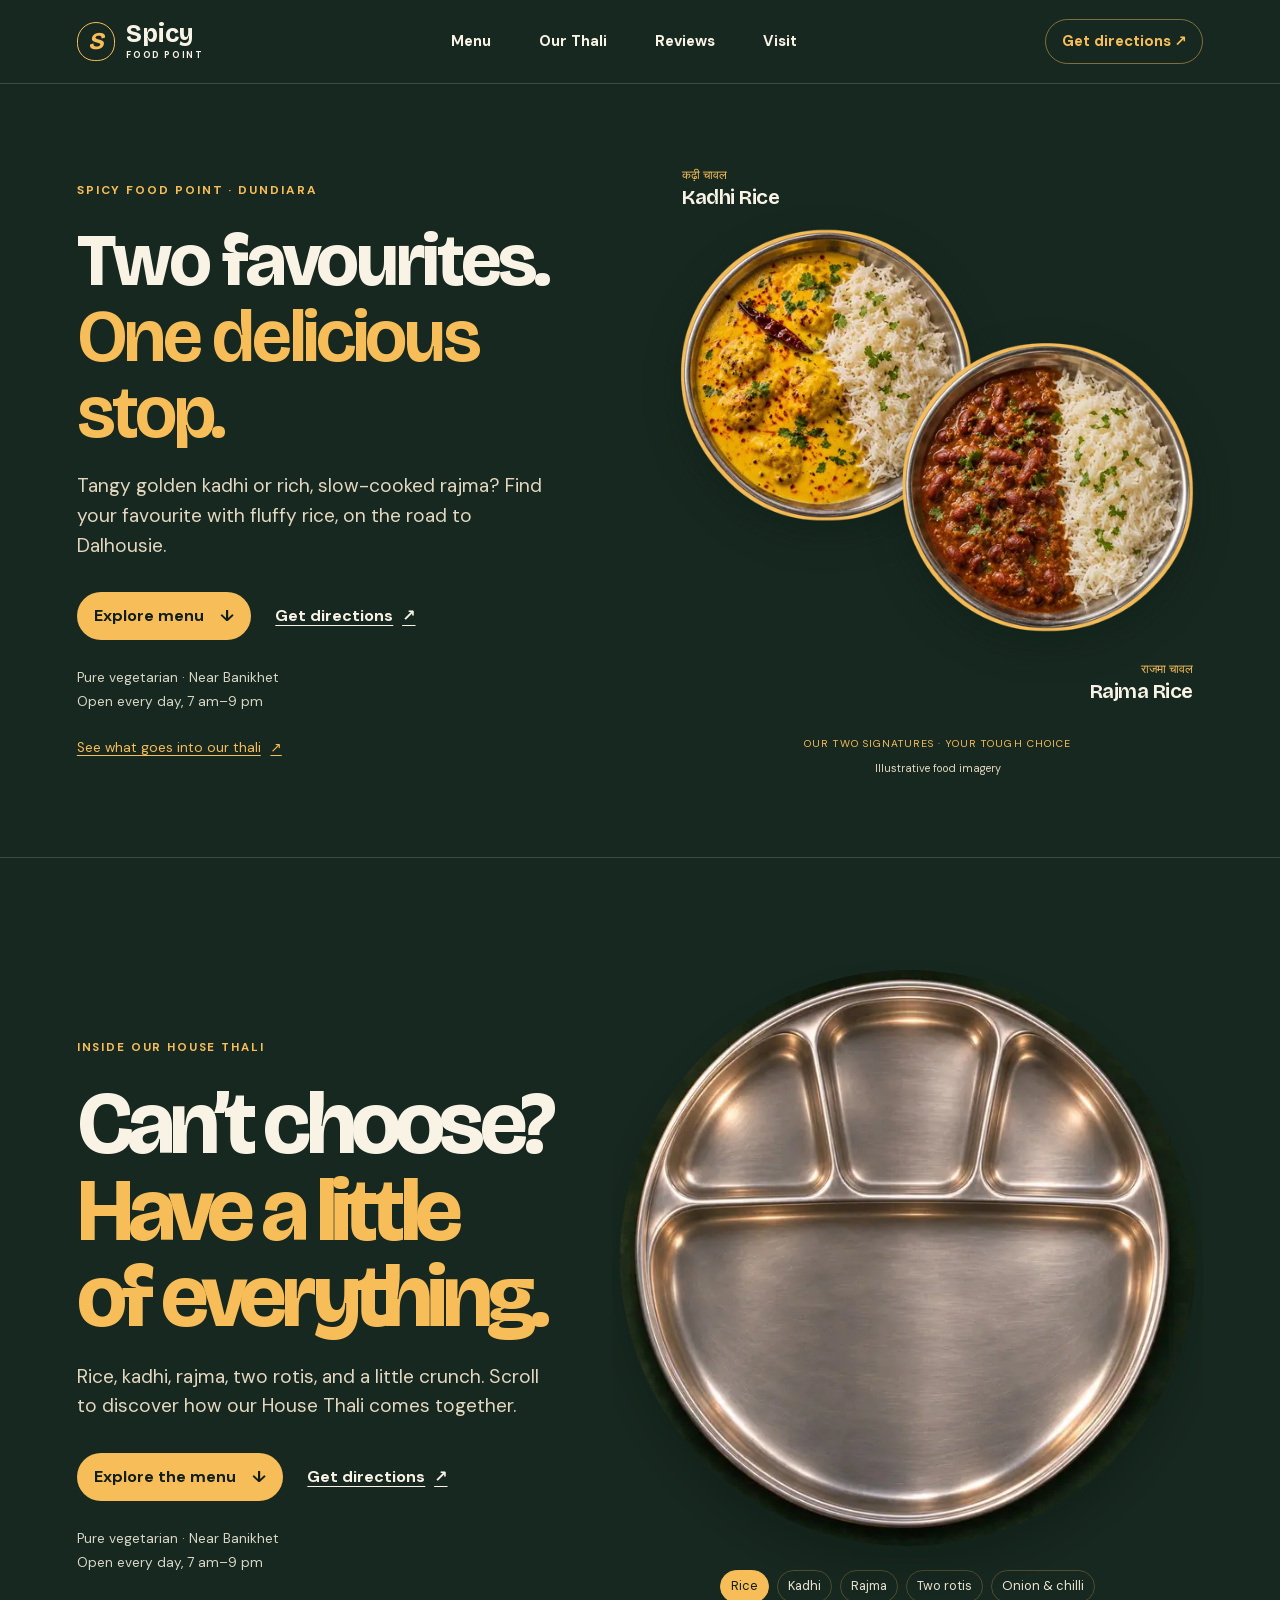
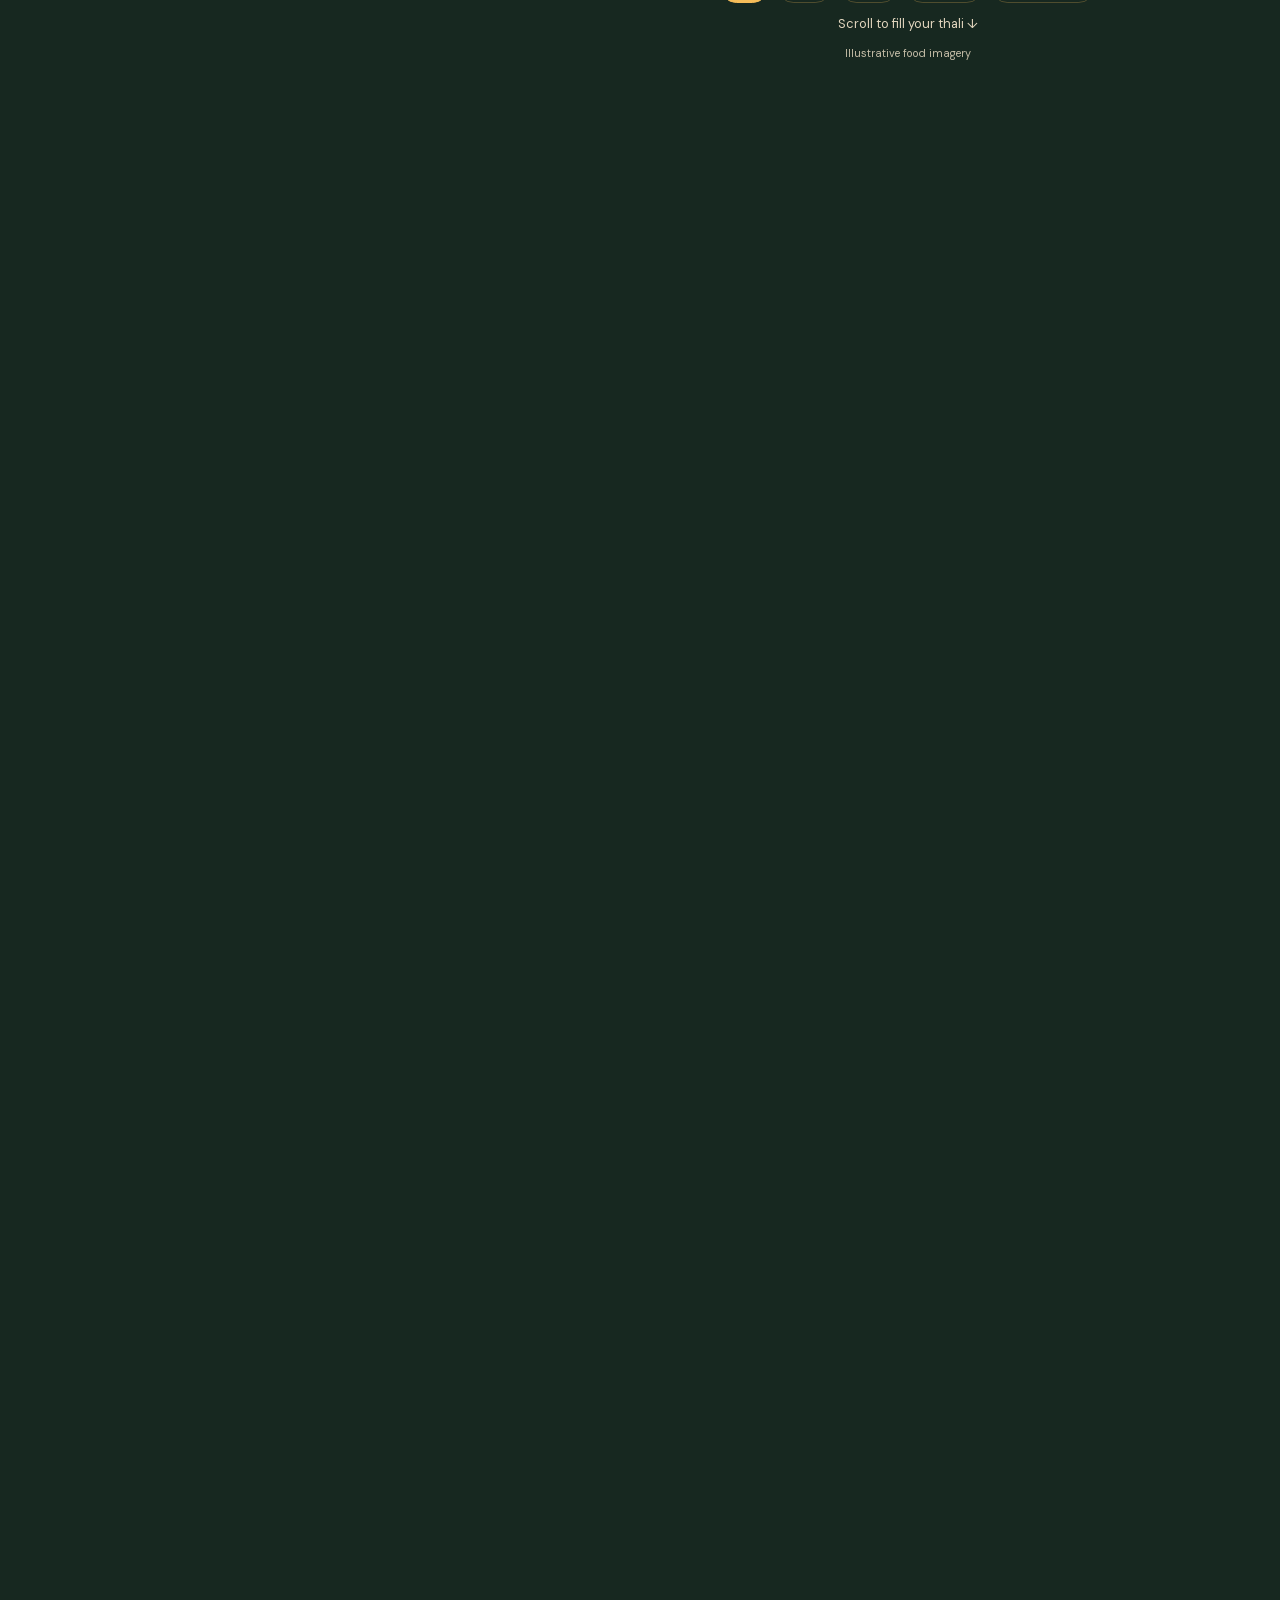
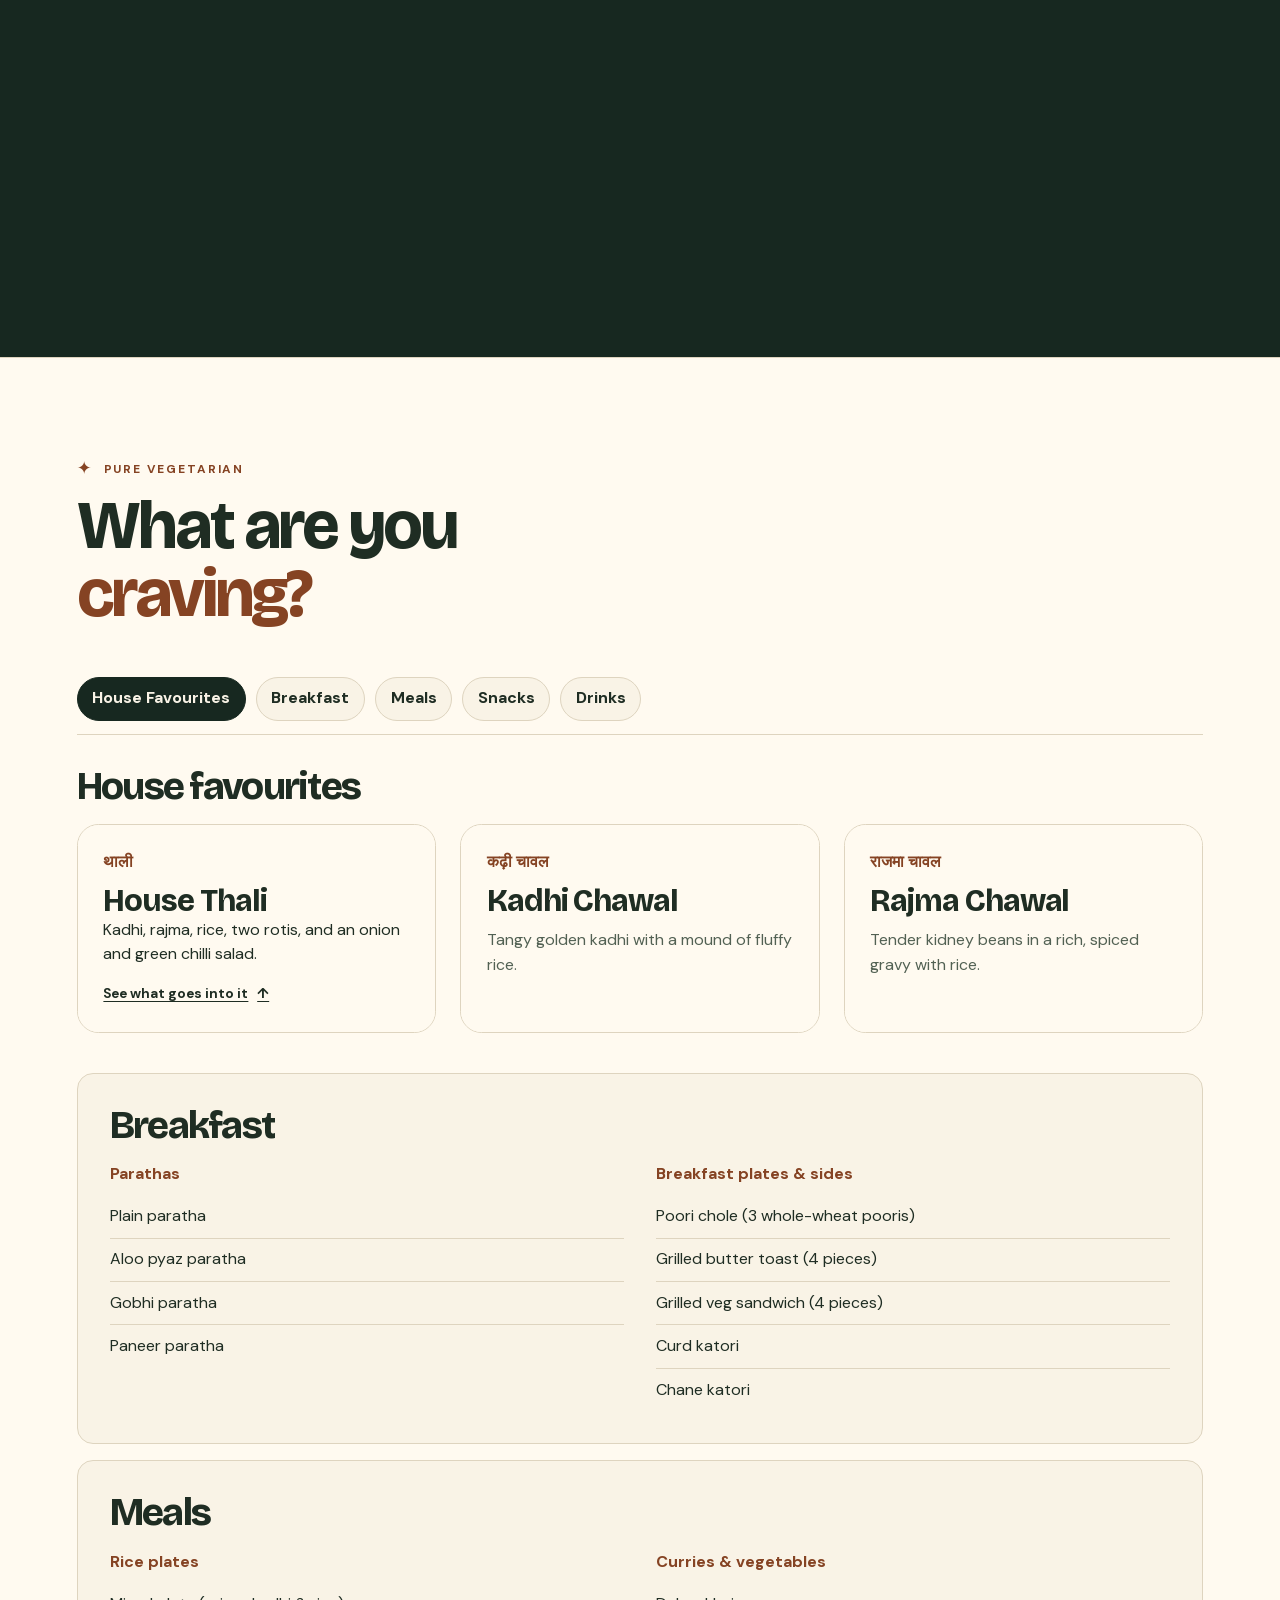
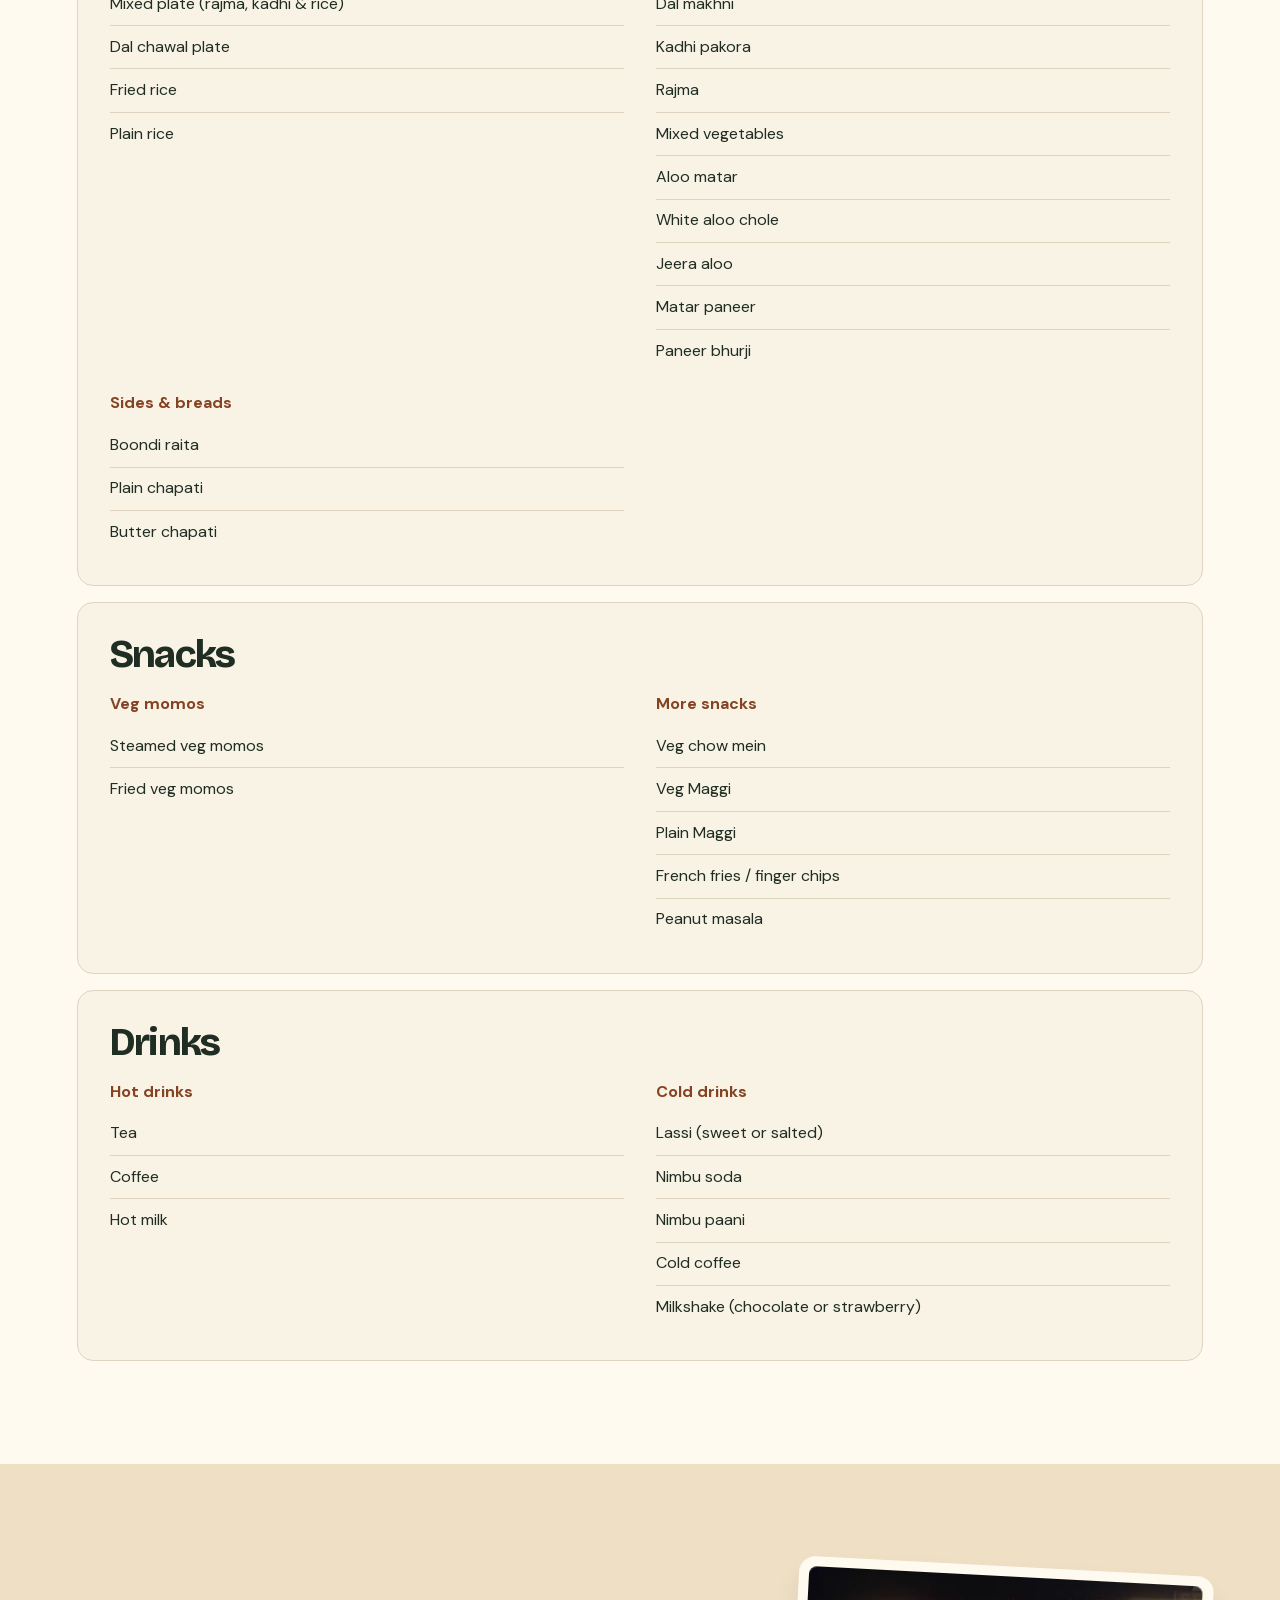
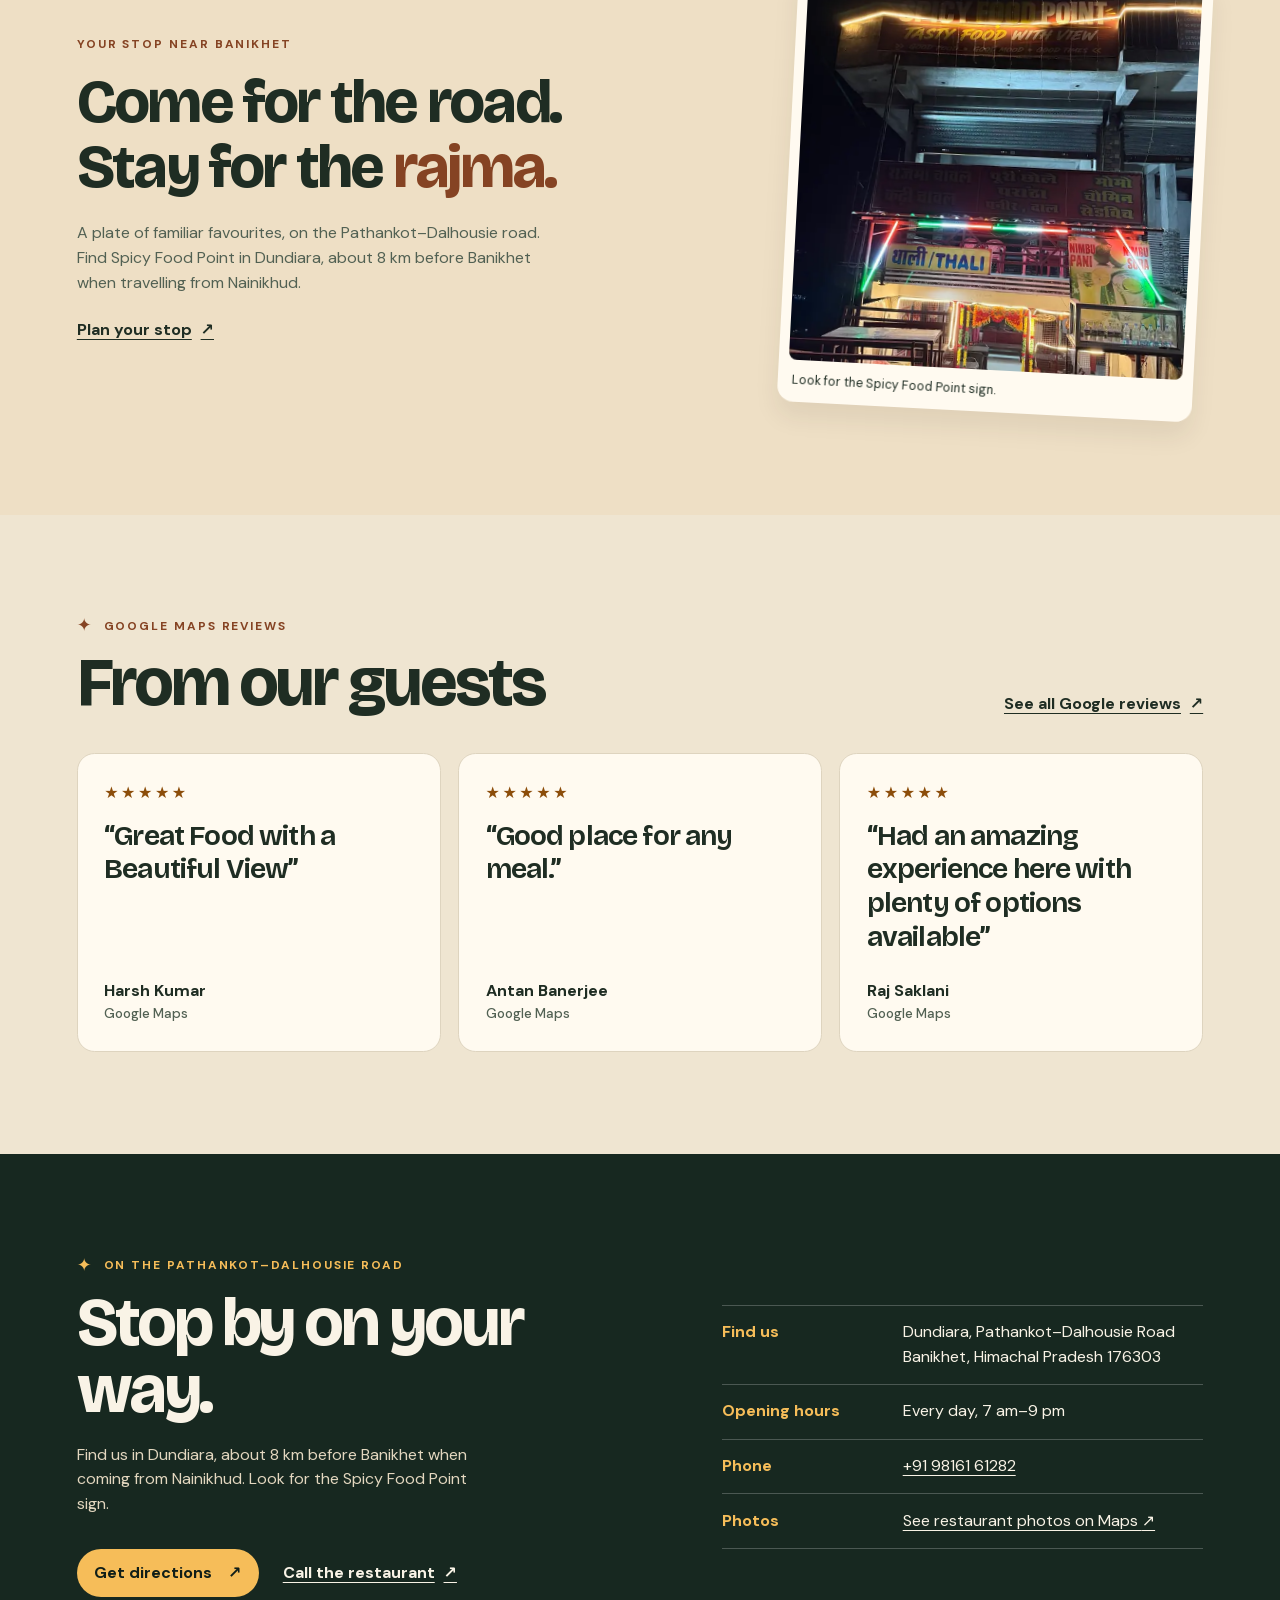
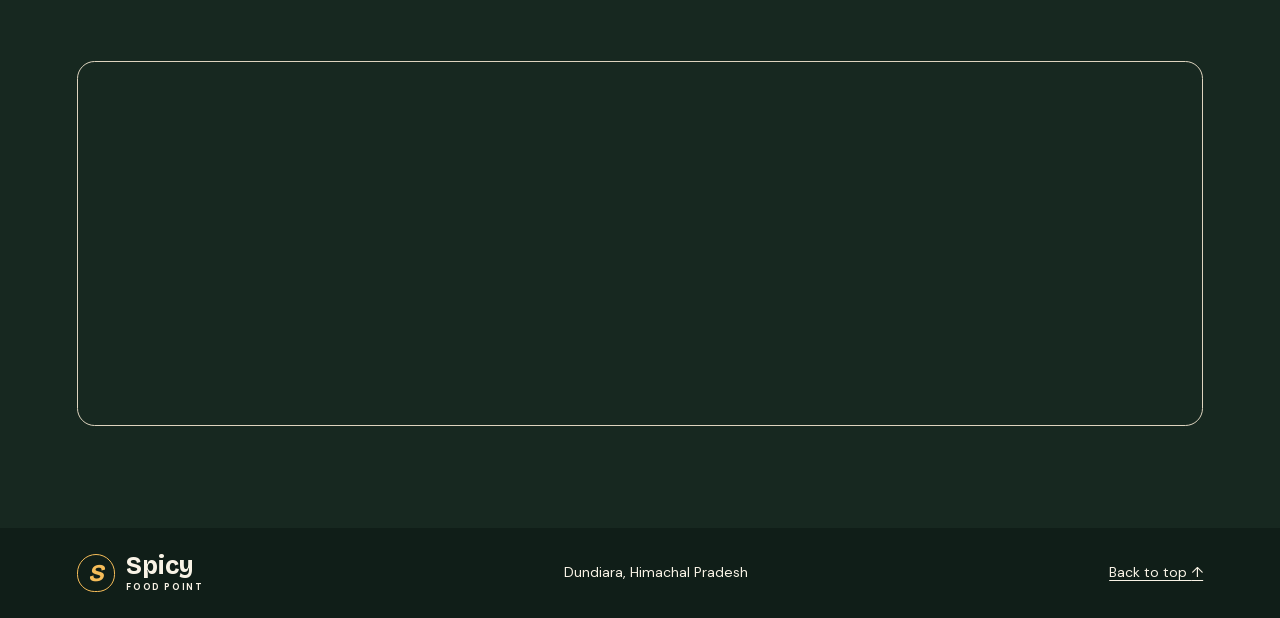
==== index.html @ e5d77de4 "Add a crisp gold border following each plate silhouette" ====
<!doctype html>
<html lang="en-IN">
<head>
  <meta charset="utf-8">
  <meta name="viewport" content="width=device-width, initial-scale=1">
  <meta name="theme-color" content="#172820">
  <meta name="description" content="Stop for kadhi rice and rajma rice at Spicy Food Point on the Pathankot–Dalhousie road near Banikhet, Himachal Pradesh.">
  <meta property="og:title" content="Spicy Food Point | Kadhi &amp; Rajma Rice near Banikhet">
  <meta property="og:description" content="A vegetarian restaurant serving kadhi rice and rajma rice on the road to Dalhousie.">
  <title>Spicy Food Point | Kadhi &amp; Rajma Rice near Banikhet</title>
  <link rel="icon" href="./assets/favicon.svg" type="image/svg+xml">
  <link rel="preload" href="./assets/fonts/bricolage.woff2" as="font" type="font/woff2" crossorigin>
  <link rel="stylesheet" href="./styles.css">
</head>
<body>
  <svg class="image-filters" width="0" height="0" aria-hidden="true" focusable="false" xmlns="http://www.w3.org/2000/svg">
    <defs>
      <filter id="plate-outline" x="-15%" y="-15%" width="130%" height="130%" color-interpolation-filters="sRGB">
        <feMorphology in="SourceAlpha" operator="dilate" radius="3" result="plate-edge"/>
        <feFlood flood-color="#f6bd59" result="gold"/>
        <feComposite in="gold" in2="plate-edge" operator="in" result="gold-border"/>
        <feMerge><feMergeNode in="gold-border"/><feMergeNode in="SourceGraphic"/></feMerge>
      </filter>
    </defs>
  </svg>
  <a class="skip" href="#main">Skip to content</a>
  <header class="site-header" id="top">
    <div class="wrap nav">
      <a class="brand" href="#top" aria-label="Spicy Food Point home"><span class="brand-mark" aria-hidden="true">S</span><span>Spicy<span class="brand-sub">Food Point</span></span></a>
      <nav aria-label="Main navigation">
        <a href="#menu">Menu</a>
        <a href="#our-thali">Our Thali</a>
        <a href="#reviews">Reviews</a>
        <a href="#visit">Visit</a>
      </nav>
      <a class="nav-cta" href="https://www.google.com/maps/dir/?api=1&amp;destination=32.508229%2C75.9344517">Get directions <span aria-hidden="true">↗</span></a>
    </div>
  </header>

  <main id="main">
    <section class="hero home-hero" aria-labelledby="hero-title">
      <div class="wrap home-hero-grid">
        <div class="hero-copy">
          <p class="eyebrow">SPICY FOOD POINT · DUNDIARA</p>
          <h1 id="hero-title">Two favourites.<br><em>One delicious stop.</em></h1>
          <p class="intro">Tangy golden kadhi or rich, slow-cooked rajma? Find your favourite with fluffy rice, on the road to Dalhousie.</p>
          <div class="actions">
            <a class="button button-primary" href="#menu">Explore menu <span aria-hidden="true">↓</span></a>
            <a class="text-link" href="https://www.google.com/maps/dir/?api=1&amp;destination=32.508229%2C75.9344517">Get directions <span aria-hidden="true">↗</span></a>
          </div>
          <p class="hero-practical">Pure vegetarian · Near Banikhet<br>Open every day, 7 am–9 pm</p>
          <a class="thali-discover" href="#our-thali">See what goes into our thali <span aria-hidden="true">↗</span></a>
        </div>
        <div class="specialty-showcase" aria-label="Our signature rice plates">
          <figure class="specialty-plate specialty-kadhi">
            <img src="./assets/kadhi-rice-cutout-640.webp" srcset="./assets/kadhi-rice-cutout-360.webp 360w, ./assets/kadhi-rice-cutout-640.webp 640w" sizes="(max-width: 760px) 42vw, 340px" width="640" height="640" fetchpriority="high" alt="Golden kadhi served alongside fluffy white rice">
            <figcaption><span lang="hi">कढ़ी चावल</span><strong>Kadhi Rice</strong></figcaption>
          </figure>
          <figure class="specialty-plate specialty-rajma">
            <img src="./assets/rajma-rice-cutout-640.webp" srcset="./assets/rajma-rice-cutout-360.webp 360w, ./assets/rajma-rice-cutout-640.webp 640w" sizes="(max-width: 760px) 42vw, 340px" width="640" height="640" alt="Rich red kidney bean curry served with white rice">
            <figcaption><span lang="hi">राजमा चावल</span><strong>Rajma Rice</strong></figcaption>
          </figure>
          <p class="specialty-note">OUR TWO SIGNATURES · YOUR TOUGH CHOICE<small>Illustrative food imagery</small></p>
        </div>
      </div>
    </section>

    <section class="hero plating-hero" id="our-thali" aria-labelledby="thali-title">
      <div class="wrap plating-sticky">
        <div class="hero-copy">
          <p class="eyebrow">INSIDE OUR HOUSE THALI</p>
          <h2 class="plating-title" id="thali-title">Can’t choose?<br><em>Have a little<br>of everything.</em></h2>
          <p class="intro">Rice, kadhi, rajma, two rotis, and a little crunch. Scroll to discover how our House Thali comes together.</p>
          <div class="actions">
            <a class="button button-primary" href="#menu">Explore the menu <span aria-hidden="true">↓</span></a>
            <a class="text-link" href="#visit">Get directions <span aria-hidden="true">↗</span></a>
          </div>
          <p class="hero-practical">Pure vegetarian · Near Banikhet<br>Open every day, 7 am–9 pm</p>
        </div>
        <div class="plating-visual">
          <div class="plate-canvas" role="img" aria-label="Rice, kadhi, rajma, two rotis, and onion and green chilli salad settle into a round House Thali as you scroll.">
            <img class="plate-base" src="./assets/empty-thali-640.webp" srcset="./assets/empty-thali-360.webp 360w, ./assets/empty-thali-640.webp 640w" sizes="(max-width: 760px) 36vh, 600px" decoding="async" loading="lazy" alt="" width="1000" height="1000">
            <img class="food-layer layer-rice" data-start="0.01" data-end="0.195" src="./assets/food-rice.webp" decoding="async" loading="lazy" alt="" width="318" height="400">
            <img class="food-layer layer-kadhi" data-start="0.195" data-end="0.38" src="./assets/food-kadhi.webp" decoding="async" loading="lazy" alt="" width="259" height="260">
            <img class="food-layer layer-rajma" data-start="0.38" data-end="0.565" src="./assets/food-rajma.webp" decoding="async" loading="lazy" alt="" width="224" height="260">
            <img class="food-layer layer-roti" data-start="0.565" data-end="0.75" src="./assets/food-roti.webp" decoding="async" loading="lazy" alt="" width="400" height="360">
            <img class="food-layer layer-salad" data-start="0.75" data-end="0.935" src="./assets/food-salad.webp" decoding="async" loading="lazy" alt="" width="227" height="240">
          </div>
          <ol class="plating-steps" aria-label="House Thali ingredients">
            <li>Rice</li><li>Kadhi</li><li>Rajma</li><li>Two rotis</li><li>Onion &amp; chilli</li>
          </ol>
          <p class="plating-hint">Scroll to fill your thali <span aria-hidden="true">↓</span></p>
          <p class="plating-note">Illustrative food imagery</p>
        </div>
      </div>
    </section>

    <section class="section menu" id="menu" aria-labelledby="menu-title">
      <div class="wrap">
        <div class="section-head">
          <div><p class="eyebrow"><span aria-hidden="true">✦</span> PURE VEGETARIAN</p><h2 id="menu-title">What are you<br><em>craving?</em></h2></div>
        </div>
        <nav class="menu-nav" aria-label="Menu categories">
          <a href="#specialities">House Favourites</a>
          <a href="#breakfast">Breakfast</a>
          <a href="#meals">Meals</a>
          <a href="#snacks">Snacks</a>
          <a href="#drinks">Drinks</a>
        </nav>
        <section class="menu-featured" id="specialities" aria-labelledby="specialities-title">
          <h3 id="specialities-title">House favourites</h3>
          <div class="dish-grid">
            <article class="dish">
              <div class="dish-info">
                <p class="dish-name" lang="hi">थाली</p>
                <div class="dish-heading"><h4>House Thali</h4></div>
                <p>Kadhi, rajma, rice, two rotis, and an onion and green chilli salad.</p>
                <a class="text-link dish-link" href="#our-thali">See what goes into it <span aria-hidden="true">↑</span></a>
              </div>
            </article>
            <article class="dish">
              <div class="dish-info"><p class="dish-name" lang="hi">कढ़ी चावल</p><div class="dish-heading"><h4>Kadhi Chawal</h4></div><p>Tangy golden kadhi with a mound of fluffy rice.</p></div>
            </article>
            <article class="dish">
              <div class="dish-info"><p class="dish-name" lang="hi">राजमा चावल</p><div class="dish-heading"><h4>Rajma Chawal</h4></div><p>Tender kidney beans in a rich, spiced gravy with rice.</p></div>
            </article>
          </div>
        </section>
        <div class="menu-grid">
          <section class="menu-group" id="breakfast" aria-labelledby="breakfast-title">
            <h3 id="breakfast-title">Breakfast</h3>
            <div class="menu-columns">
              <div class="menu-subgroup">
                <h4>Parathas</h4>
                <ul class="menu-items">
<li>Plain paratha</li>
                  <li>Aloo pyaz paratha</li>
                  <li>Gobhi paratha</li>
                  <li>Paneer paratha</li>
                </ul>
              </div>
              <div class="menu-subgroup">
                <h4>Breakfast plates & sides</h4>
                <ul class="menu-items">
<li>Poori chole (3 whole-wheat pooris)</li>
                  <li>Grilled butter toast (4 pieces)</li>
                  <li>Grilled veg sandwich (4 pieces)</li>
                  <li>Curd katori</li>
                  <li>Chane katori</li>
                </ul>
              </div>
            </div>
          </section>
          <section class="menu-group" id="meals" aria-labelledby="meals-title">
            <h3 id="meals-title">Meals</h3>
            <div class="menu-columns">
              <div class="menu-subgroup">
                <h4>Rice plates</h4>
                <ul class="menu-items">
<li id="mixed-plate">Mixed plate (rajma, kadhi &amp; rice)</li>
                  <li>Dal chawal plate</li>
                  <li>Fried rice</li>
                  <li>Plain rice</li>
                </ul>
              </div>
              <div class="menu-subgroup">
                <h4>Curries & vegetables</h4>
                <ul class="menu-items">
<li>Dal makhni</li>
                  <li>Kadhi pakora</li>
                  <li>Rajma</li>
                  <li>Mixed vegetables</li>
                  <li>Aloo matar</li>
                  <li>White aloo chole</li>
                  <li>Jeera aloo</li>
                  <li>Matar paneer</li>
                  <li>Paneer bhurji</li>
                </ul>
              </div>
              <div class="menu-subgroup">
                <h4>Sides & breads</h4>
                <ul class="menu-items">
<li>Boondi raita</li>
                  <li>Plain chapati</li>
                  <li>Butter chapati</li>
                </ul>
              </div>
            </div>
          </section>
          <section class="menu-group" id="snacks" aria-labelledby="snacks-title">
            <h3 id="snacks-title">Snacks</h3>
            <div class="menu-columns">
              <div class="menu-subgroup">
                <h4>Veg momos</h4>
                <ul class="menu-items">
<li>Steamed veg momos</li>
                  <li>Fried veg momos</li>
                </ul>
              </div>
              <div class="menu-subgroup">
                <h4>More snacks</h4>
                <ul class="menu-items">
<li>Veg chow mein</li>
                  <li>Veg Maggi</li>
                  <li>Plain Maggi</li>
                  <li>French fries / finger chips</li>
                  <li>Peanut masala</li>
                </ul>
              </div>
            </div>
          </section>
          <section class="menu-group" id="drinks" aria-labelledby="drinks-title">
            <h3 id="drinks-title">Drinks</h3>
            <div class="menu-columns">
              <div class="menu-subgroup">
                <h4>Hot drinks</h4>
                <ul class="menu-items">
<li>Tea</li>
                  <li>Coffee</li>
                  <li>Hot milk</li>
                </ul>
              </div>
              <div class="menu-subgroup">
                <h4>Cold drinks</h4>
                <ul class="menu-items">
<li>Lassi (sweet or salted)</li>
                  <li>Nimbu soda</li>
                  <li>Nimbu paani</li>
                  <li>Cold coffee</li>
                  <li>Milkshake (chocolate or strawberry)</li>
                </ul>
              </div>
            </div>
          </section>
        </div>
      </div>
    </section>

    <section class="section story" aria-labelledby="story-title">
      <div class="wrap story-grid">
        <div>
          <p class="eyebrow">YOUR STOP NEAR BANIKHET</p>
          <h2 id="story-title">Come for the road.<br>Stay for the <em>rajma.</em></h2>
          <p>A plate of familiar favourites, on the Pathankot–Dalhousie road. Find Spicy Food Point in Dundiara, about 8 km before Banikhet when travelling from Nainikhud.</p>
          <a class="text-link" href="#visit">Plan your stop <span aria-hidden="true">↗</span></a>
        </div>
        <figure class="story-photo">
          <img src="./assets/storefront-640.webp" srcset="./assets/storefront-360.webp 360w, ./assets/storefront-640.webp 640w" sizes="(max-width: 760px) 90vw, 400px" decoding="async" alt="The illuminated Spicy Food Point sign above the restaurant entrance in Dundiara" width="1126" height="1126" loading="lazy">
          <figcaption>Look for the Spicy Food Point sign.</figcaption>
        </figure>
      </div>
    </section>

    <section class="reviews section" id="reviews" aria-labelledby="reviews-title">
      <div class="wrap">
        <div class="section-head">
          <div><p class="eyebrow"><span aria-hidden="true">✦</span> GOOGLE MAPS REVIEWS</p><h2 id="reviews-title">From our guests</h2></div>
          <a class="text-link" href="https://www.google.com/maps?cid=849003724971903692">See all Google reviews <span aria-hidden="true">↗</span></a>
        </div>
        <div class="review-grid">
          <figure class="review">
            <div class="stars" role="img" aria-label="5 out of 5 stars">★★★★★</div>
            <blockquote>“Great Food with a Beautiful View”</blockquote>
            <figcaption>Harsh Kumar <span>Google Maps</span></figcaption>
          </figure>
          <figure class="review">
            <div class="stars" role="img" aria-label="5 out of 5 stars">★★★★★</div>
            <blockquote>“Good place for any meal.”</blockquote>
            <figcaption>Antan Banerjee <span>Google Maps</span></figcaption>
          </figure>
          <figure class="review">
            <div class="stars" role="img" aria-label="5 out of 5 stars">★★★★★</div>
            <blockquote>“Had an amazing experience here with plenty of options available”</blockquote>
            <figcaption>Raj Saklani <span>Google Maps</span></figcaption>
          </figure>
        </div>
      </div>
    </section>

    <section class="visit section" id="visit" aria-labelledby="visit-title">
      <div class="wrap visit-grid">
        <div class="visit-intro">
          <p class="eyebrow"><span aria-hidden="true">✦</span> ON THE PATHANKOT–DALHOUSIE ROAD</p>
          <h2 id="visit-title">Stop by on your way.</h2>
          <p>Find us in Dundiara, about 8 km before Banikhet when coming from Nainikhud. Look for the Spicy Food Point sign.</p>
          <div class="actions">
            <a class="button button-primary" href="https://www.google.com/maps/dir/?api=1&amp;destination=32.508229%2C75.9344517">Get directions <span aria-hidden="true">↗</span></a>
            <a class="text-link" href="tel:+919816161282">Call the restaurant <span aria-hidden="true">↗</span></a>
          </div>
        </div>
        <dl class="visit-details">
          <div><dt>Find us</dt><dd>Dundiara, Pathankot–Dalhousie Road<br>Banikhet, Himachal Pradesh 176303</dd></div>
          <div><dt>Opening hours</dt><dd>Every day, 7 am–9 pm</dd></div>
          <div><dt>Phone</dt><dd><a href="tel:+919816161282">+91 98161 61282</a></dd></div>
          <div><dt>Photos</dt><dd><a href="https://www.google.com/maps?cid=849003724971903692">See restaurant photos on Maps <span aria-hidden="true">↗</span></a></dd></div>
        </dl>
      </div>
      <div class="wrap map-wrap">
        <iframe class="map" title="Map of Spicy Food Point near Banikhet" src="https://www.google.com/maps?cid=849003724971903692&amp;output=embed" loading="lazy" referrerpolicy="no-referrer-when-downgrade" allowfullscreen></iframe>
      </div>
    </section>
  </main>
  <footer>
    <div class="wrap footer-inner">
      <a class="brand" href="#top" aria-label="Spicy Food Point, back to top"><span class="brand-mark" aria-hidden="true">S</span><span>Spicy<span class="brand-sub">Food Point</span></span></a>
      <span>Dundiara, Himachal Pradesh</span>
      <a href="#top">Back to top <span aria-hidden="true">↑</span></a>
    </div>
  </footer>
  <script src="./script.js" defer></script>
</body>
</html>
---- styles.css ----
@font-face { font-family: "Bricolage Grotesque"; font-style: normal; font-weight: 650 750; font-display: swap; src: url("./assets/fonts/bricolage.woff2") format("woff2"); }
@font-face { font-family: "DM Sans"; font-style: normal; font-weight: 400 700; font-display: swap; src: url("./assets/fonts/dm-sans.woff2") format("woff2"); }
:root {
  color-scheme: light;
  --paper: #f9f3e6;
  --surface: #fffaf0;
  --soft: #efe5d1;
  --ink: #1f2d23;
  --muted: #526153;
  --accent: #854323;
  --accent-dark: #6c351b;
  --rule: #ded4bf;
  --deep-green: #101e18;
  --forest: #172820;
  --gold: #f6bd59;
  --display: "Bricolage Grotesque", system-ui, sans-serif;
  --body: "DM Sans", system-ui, sans-serif;
}
* { box-sizing: border-box; }
html { scroll-behavior: smooth; }
body { margin: 0; background: var(--paper); color: var(--ink); font: 16px/1.55 var(--body); }
img { display: block; width: 100%; height: auto; }
figure, blockquote, dl, dd { margin: 0; }
h1, h2, h3, h4, p { margin: 0; }
a { color: inherit; text-underline-offset: .22em; }
a:focus-visible { outline: 3px solid #b55d2e; outline-offset: 5px; }
.wrap { width: min(88%, 1200px); margin-inline: auto; }
.skip { position: fixed; top: .5rem; left: .5rem; padding: .75rem; z-index: 2; background: var(--paper); transform: translateY(-150%); }
.skip:focus { transform: none; }
.site-header { color: var(--paper); background: var(--forest); border-bottom: 1px solid #ffffff28; }
.nav { min-height: 83px; display: flex; align-items: center; justify-content: space-between; gap: 1.4rem; }
.brand { display: inline-flex; align-items: center; gap: .7rem; text-decoration: none; font: 750 1.55rem/.96 var(--display); }
.brand-mark { display: grid; place-items: center; inline-size: 2.4rem; block-size: 2.4rem; border: 1px solid currentColor; color: var(--accent); border-radius: 50% 50% 46% 46%; font-size: 1.5rem; font-style: italic; }
.brand-sub { display: block; margin-top: .29rem; font: 700 .56rem/1 var(--body); text-transform: uppercase; letter-spacing: .18em; }
.nav nav { display: flex; gap: clamp(1rem, 4vw, 3rem); }
.nav nav a, .nav-cta { text-decoration: none; font-size: .93rem; font-weight: 700; }
.nav nav a:hover, footer a:hover { text-decoration: underline; }
.nav-cta { color: var(--gold); border: 1px solid #f6bd5978; border-radius: 999px; padding: .63rem .95rem; white-space: nowrap; }
.nav-cta:hover { color: var(--deep-green); background: var(--gold); border-color: var(--gold); }
.hero { color: var(--paper); background: var(--forest); }
.hero .intro { color: #e3d7bf; }
.hero .button-primary { color: var(--deep-green); background: var(--gold); }
.hero .button-primary:hover { background: #ffcf80; }
.site-header a:focus-visible, .hero a:focus-visible, .visit a:focus-visible, footer a:focus-visible { outline-color: var(--gold); }
.eyebrow { display: flex; gap: .62rem; align-items: center; font-weight: 700; font-size: .75rem; letter-spacing: .16em; }
.eyebrow span { font-size: 1.11rem; line-height: 1; }
.hero .eyebrow, .hero h1 em { color: var(--gold); }
.site-header .brand-mark { color: var(--gold); }
h1, h2, h3 { font-family: var(--display); font-weight: 750; letter-spacing: -.045em; line-height: 1; }
h1 { margin-block: 1.5rem 1.3rem; font-size: clamp(3rem, 6vw, 5.35rem); }
h1 em { color: var(--accent); font-weight: 650; }
h2 { font-size: clamp(2.55rem, 5.3vw, 4.65rem); }
h3 { font-size: clamp(2rem, 3vw, 3rem); }
.intro { max-width: 36ch; color: var(--muted); font-size: clamp(1.02rem, 1.5vw, 1.2rem); }
.actions { margin-top: 2rem; display: flex; flex-wrap: wrap; align-items: center; gap: .95rem 1.5rem; }
.button { display: inline-flex; gap: 1rem; align-items: center; justify-content: center; min-height: 48px; padding: .7rem 1.08rem; font-weight: 700; text-decoration: none; border-radius: 999px; }
.button-primary { color: #fff; background: var(--accent); }
.button-primary:hover { background: var(--accent-dark); }
.text-link { display: inline-flex; gap: .55rem; align-items: center; width: fit-content; font-weight: 700; }
.section { padding-block: clamp(3.6rem, 8vw, 7rem); }
.section-head { display: flex; justify-content: space-between; align-items: flex-end; flex-wrap: wrap; gap: 1.2rem; margin-bottom: 2.25rem; }
.section-head .eyebrow, .visit .eyebrow { margin-bottom: .85rem; }
.section-head > p, .dish-info > p:last-child, .photo-note { color: var(--muted); }
.reviews .eyebrow { color: var(--accent); }
.dish-grid { display: grid; grid-template-columns: repeat(3, minmax(0, 1fr)); gap: clamp(1rem, 2vw, 1.5rem); }
.dish { transition: transform .3s ease, box-shadow .3s ease; overflow: hidden; border: 1px solid var(--rule); border-radius: 1.35rem; background: var(--surface); }
.dish img { aspect-ratio: 1; object-fit: cover; transition: transform .5s ease; }
.dish-info { position: relative; background: var(--surface); padding: clamp(1.2rem, 2vw, 1.6rem); }
.dish-name { margin-bottom: .55rem; color: var(--accent); font-weight: 700; }
.dish-info > p:last-child { margin-top: .65rem; }
.photo-note { margin-top: 1rem; font-size: .82rem; }
.reviews { background: var(--soft); }
.review-grid { display: grid; grid-template-columns: repeat(3, minmax(0, 1fr)); gap: 1.1rem; }
.review { display: flex; flex-direction: column; padding: 1.65rem; background: var(--surface); border: 1px solid var(--rule); border-radius: 1.1rem; }
.stars { color: #8c4d0a; letter-spacing: .16em; }
.review blockquote { flex: 1; margin-block: .9rem 1.5rem; font: 650 clamp(1.35rem, 2.2vw, 1.85rem)/1.2 var(--display); letter-spacing: -.03em; }
.review figcaption { font-weight: 700; }
.review figcaption span { display: block; color: var(--muted); font-size: .83rem; font-weight: 500; }
.visit { color: var(--paper); background: var(--forest); }
.visit-details { --rule: #ffffff39; }
.visit .eyebrow, .visit-details dt { color: var(--gold); }
.visit .button-primary { color: var(--deep-green); background: var(--gold); }
.visit .button-primary:hover { background: #ffcf80; }
.visit-grid { display: grid; grid-template-columns: 1.13fr 1fr; align-items: center; gap: clamp(2.5rem, 8vw, 8rem); }
.visit-intro > p:not(.eyebrow) { color: #e3d7bf; max-width: 38ch; margin-top: 1.15rem; }
.visit-details { border-top: 1px solid var(--rule); }
.visit-details div { display: grid; grid-template-columns: minmax(95px, .56fr) 1fr; gap: .75rem; border-bottom: 1px solid var(--rule); padding: .9rem 0; }
.visit-details dt { font-weight: 700; }
.map-wrap { margin-top: clamp(2rem, 5vw, 4rem); }
.map { display: block; width: 100%; height: clamp(265px, 37vw, 365px); border: 1px solid var(--rule); border-radius: 1.1rem; }
footer { padding-block: 1.6rem; color: var(--paper); background: var(--deep-green); }
footer .brand-mark { color: var(--gold); }
.footer-inner { display: flex; align-items: center; justify-content: space-between; flex-wrap: wrap; gap: 1.1rem; font-size: .88rem; }
@media (max-width: 850px) {
  .review { padding: 1.2rem; }
}
@media (max-width: 660px) {
  .wrap { width: 90%; }
  .nav { flex-wrap: wrap; min-height: auto; padding-block: .9rem .7rem; gap: .9rem .7rem; }
  .nav nav { order: 1; width: 100%; justify-content: center; border-top: 1px solid #ffffff28; padding-top: .58rem; gap: clamp(1.4rem, 8vw, 2.65rem); }
  .visit-grid { grid-template-columns: 1fr; gap: 2.15rem; }
  h1 { font-size: clamp(2.55rem, 12.1vw, 4.75rem); margin-block: 1rem; }
  .actions { margin-top: 1.4rem; }
  .review-grid { grid-template-columns: 1fr; }
}
@media (max-width: 760px) { .dish-grid { grid-template-columns: 1fr; } }
@media (prefers-reduced-motion: reduce) { html { scroll-behavior: auto; } }

.dish-heading { display: flex; flex-wrap: wrap; align-items: baseline; justify-content: space-between; gap: .6rem; }
.section-head > p { max-width: 34ch; }
.menu { background: var(--surface); border-top: 1px solid var(--rule); }
.menu .eyebrow { color: var(--accent); }
.menu-nav { display: flex; flex-wrap: wrap; gap: .65rem; padding-bottom: 1.2rem; border-bottom: 1px solid var(--rule); }
.menu-nav a { display: inline-flex; align-items: center; min-height: 44px; border: 1px solid var(--rule); border-radius: 999px; padding: .55rem .9rem; background: var(--paper); font-weight: 700; text-decoration: none; }
.menu-nav a:hover { background: var(--soft); border-color: var(--accent); }
.menu-featured, .menu-group, #mixed-plate { scroll-margin-top: 1rem; }
.menu-featured { margin-block: 2rem 2.5rem; }
.menu-featured > h3, .menu-group > h3 { margin-bottom: 1.15rem; }
.dish-heading h4 { font: 750 clamp(1.5rem, 2.4vw, 2rem)/1.1 var(--display); letter-spacing: -.035em; }
.menu-grid { display: grid; gap: 1rem; }
.menu-group { padding: clamp(1.05rem, 3vw, 2rem); background: var(--paper); border: 1px solid var(--rule); border-radius: 1rem; }
.menu-columns { display: grid; grid-template-columns: repeat(2, minmax(0, 1fr)); gap: 1.2rem 2rem; }
.menu-subgroup h4 { color: var(--accent); margin-bottom: .5rem; font-size: 1rem; }
.menu-items { list-style: none; padding: 0; margin: 0; }
.menu-items li { padding: .55rem 0; border-bottom: 1px solid var(--rule); }
.menu-items li:last-child { border-bottom: 0; }
#mixed-plate:target { background: #ffe2a4; padding-inline: .5rem; }
@media (max-width: 660px) {
  .menu-columns { grid-template-columns: 1fr; }
  .nav nav { gap: clamp(1rem, 6vw, 2rem); }
}


.button, .nav-cta, .menu-nav a { transition: background-color .2s ease, color .2s ease, border-color .2s ease, transform .2s ease; }
.button span, .text-link span { transition: transform .25s ease; }
.menu-nav a:focus-visible { outline-color: var(--accent); }
@media (hover: hover) and (prefers-reduced-motion: no-preference) {
  .dish:hover { box-shadow: 0 16px 36px #17282014; }
  .dish:hover img { transform: scale(1.035); }
  .button:hover, .nav-cta:hover { transform: translateY(-2px); }
  .button:hover span, .text-link:hover span { transform: translateY(3px); }
}
@keyframes reveal {
  from { opacity: .2; transform: translateY(20px); }
  to { opacity: 1; transform: translateY(0); }
}
.reveal-in { animation: reveal .65s cubic-bezier(.2,.65,.3,1) both; }
@media (prefers-reduced-motion: reduce) {
  .reveal-in { animation: none; }
  .dish, .dish img, .button, .nav-cta, .menu-nav a, .button span, .text-link span { transition: none; }
}


h1 em, h2 em { font-style: normal; }
h2 em { color: var(--accent); }
.plating-hero { position: relative; }
.plating-sticky { display: grid; grid-template-columns: .9fr 1.1fr; align-items: center; gap: clamp(1rem, 4vw, 4rem); min-height: 90svh; padding-block: 3rem; }
.plating-hero .plating-title { font-size: clamp(3.4rem, 6.9vw, 7rem); line-height: .98; letter-spacing: -.065em; }
.plating-hero .eyebrow { font-size: .72rem; }
.hero-practical { margin-top: 1.6rem; color: #d8d7c6; font-size: .85rem; line-height: 1.8; }
.plating-visual { min-width: 0; position: relative; overflow: clip; padding-top: 1rem; }
.plate-canvas { position: relative; width: min(100%, 64svh); aspect-ratio: 1; margin-inline: auto; isolation: isolate; border-radius: 50%; box-shadow: 0 20px 30px #07150d40; }
.plate-canvas img { position: absolute; }
.plate-base { inset: 0; width: 100%; height: 100%; border-radius: 50%; }
.plate-base { z-index: 0; }
.food-layer { z-index: 1; object-fit: fill; }
.layer-rice { left: 8%; top: 43%; width: 41%; height: 48%; }
.layer-kadhi { left: 10%; top: 13%; width: 27%; height: 27%; }
.layer-rajma { left: 36%; top: 7%; width: 28%; height: 32%; }
.layer-roti { left: 39%; top: 43%; width: 51%; height: 46%; }
.layer-salad { left: 66%; top: 15%; width: 23%; height: 24%; }
.plating-steps { display: flex; flex-wrap: wrap; list-style: none; justify-content: center; gap: .45rem; padding: 0; margin: 1.5rem 0 .7rem; }
.plating-steps li { font-size: .8rem; padding: .35rem .65rem; border: 1px solid #f6bd5940; border-radius: 999px; color: #eee6d3; }
.plating-steps li[aria-current="step"] { color: var(--deep-green); background: var(--gold); border-color: var(--gold); }
.plating-hint, .plating-note { text-align: center; font-size: .8rem; color: #e3d7bf; }
.plating-hint { display: none; }
.plating-note { font-size: .68rem; opacity: .85; margin-top: .7rem; }
.story { background: #eedfc5; }
.story-grid { display: grid; grid-template-columns: 1.2fr .8fr; align-items: center; gap: clamp(2rem, 7vw, 6rem); }
.story .eyebrow { color: var(--accent); margin-bottom: 1rem; }
.story h2 { font-size: clamp(2.8rem, 4.8vw, 4.6rem); line-height: 1.05; }
.story p:not(.eyebrow) { max-width: 45ch; margin-block: 1.4rem; color: var(--muted); }
.story-photo { padding: .65rem; background: var(--surface); border-radius: 1rem; rotate: 3deg; box-shadow: 0 15px 25px #38271714; }
.story-photo img { border-radius: .5rem; aspect-ratio: 1; object-fit: cover; }
.story-photo figcaption { padding: .65rem .2rem .1rem; font-size: .78rem; }
.menu-nav { position: sticky; top: 0; z-index: 2; padding: .8rem 0; background: var(--surface); }
.menu-nav a[aria-current="location"] { background: var(--forest); border-color: var(--forest); color: var(--paper); }
.menu-featured, .menu-group, #mixed-plate { scroll-margin-top: 8rem; }
@media (prefers-reduced-motion: no-preference) {
  .plating-motion { height: 300svh; }
  .plating-motion .plating-sticky { position: sticky; top: 0; min-height: 100svh; }
  .plating-motion .food-layer { opacity: var(--food-opacity, 0); transform: translateY(var(--food-y, -22px)); }
  .plating-motion .plating-hint { display: block; }

}
@media (max-width: 760px) {
  .plating-sticky { grid-template-columns: 1fr; gap: 1.6rem; padding-block: 2rem; }
  .plating-hero .plating-title { font-size: clamp(2.8rem, 11vw, 4.7rem); margin-top: .8rem; }
  .plating-hero .intro { font-size: .96rem; max-width: 40ch; }
  .plating-hero .actions { margin-top: 1rem; gap: 1rem; }
  .hero-practical { margin-top: .8rem; font-size: .76rem; line-height: 1.5; }
  .plate-canvas { width: min(82%, 36svh); }
  .plating-steps { margin-top: .75rem; gap: .3rem; }
  .plating-steps li { font-size: .65rem; padding: .25rem .45rem; }
  .plating-note { margin-top: .5rem; }
  .story-grid { grid-template-columns: 1fr; }
  .story-photo { width: min(90%, 410px); margin-inline: auto; }
}
@media (max-width: 760px) and (prefers-reduced-motion: no-preference) {
  .plating-motion { height: 270svh; }
  .plating-motion .plating-sticky { gap: .8rem; padding-block: 1.25rem; align-content: center; }
}

/* Signature rice plates introduce the food before the thali reveal. */
.home-hero-grid { display: grid; grid-template-columns: 1fr 1fr; gap: clamp(2rem, 5vw, 5rem); align-items: center; padding-block: clamp(2.5rem, 5vw, 5rem); }
.home-hero h1 { font-size: clamp(3rem, 5.8vw, 6rem); line-height: 1.02; }
.thali-discover { display: inline-flex; gap: .6rem; margin-top: 1.4rem; color: var(--gold); font-size: .85rem; }
.nav nav a[aria-current="page"] { color: var(--gold); text-decoration: underline; }
.thali-next .eyebrow { color: var(--accent); margin-bottom: 1rem; }
.thali-next > .wrap > p:not(.eyebrow) { margin-top: 1.25rem; color: var(--muted); }
@media (max-width: 760px) {
  .home-hero-grid { grid-template-columns: 1fr; gap: 2rem; padding-block: 2rem 2.5rem; }
  .home-hero h1 { font-size: clamp(2.8rem, 10vw, 4.5rem); }
  .nav nav { gap: clamp(.8rem, 4vw, 2rem); }
  .nav nav a { font-size: .85rem; }
}

#our-thali { scroll-margin-top: 0; border-top: 1px solid #ffffff28; }
.plating-title { margin-block: 1.5rem 1.3rem; }
.hero .plating-title em { color: var(--gold); }

.specialty-showcase { display: grid; grid-template-columns: repeat(12, minmax(0, 1fr)); align-items: start; width: 100%; max-width: 580px; justify-self: center; padding-block: 1rem; }
.specialty-plate { grid-row: 1; min-width: 0; display: flex; flex-direction: column; gap: .85rem; }
.specialty-kadhi { grid-column: 1 / 8; }
.specialty-rajma { grid-column: 6 / -1; margin-top: 55%; }
.specialty-plate img { width: 100%; aspect-ratio: 1; object-fit: contain; filter: url(#plate-outline) drop-shadow(0 14px 18px #07150d50); }
.specialty-plate figcaption { width: fit-content; line-height: 1.2; }
.specialty-kadhi figcaption { order: -1; padding-left: .65rem; }
.specialty-rajma figcaption { align-self: flex-end; text-align: right; padding-right: .65rem; }
.specialty-plate figcaption > span { color: var(--gold); font-size: .75rem; }
.specialty-plate strong { display: block; color: var(--paper); font: 650 clamp(1.1rem, 1.6vw, 1.5rem)/1.1 var(--display); letter-spacing: -.025em; margin-top: .25rem; }
.specialty-note { grid-column: 1 / -1; color: var(--gold); text-align: center; font-size: .65rem; letter-spacing: .1em; margin-top: 2rem; }
.specialty-note small { display: block; color: #e3d7bf; font-size: .68rem; letter-spacing: normal; margin-top: .5rem; }
.dish-link { margin-top: 1rem; font-size: .85rem; }
#specialities .dish-info { height: 100%; }
@keyframes signature-arrive { from { opacity: 0; transform: translateY(24px); } to { opacity: 1; transform: translateY(0); } }
@media (prefers-reduced-motion: no-preference) {
  .specialty-kadhi { animation: signature-arrive .75s .05s both; }
  .specialty-rajma { animation: signature-arrive .75s .2s both; }
}
@media (max-width: 760px) {
  .specialty-showcase { grid-template-columns: repeat(2, minmax(0, 1fr)); width: min(100%, 500px); gap: 1rem; padding-block: .5rem; }
  .specialty-kadhi { grid-column: 1; }
  .specialty-rajma { grid-column: 2; margin-top: 1.5rem; }
  .specialty-kadhi figcaption { order: 0; padding-left: 0; }
  .specialty-rajma figcaption { padding-right: 0; }
  .specialty-note { font-size: .6rem; margin-top: .5rem; }
}

.image-filters { position: absolute; width: 0; height: 0; overflow: hidden; pointer-events: none; }
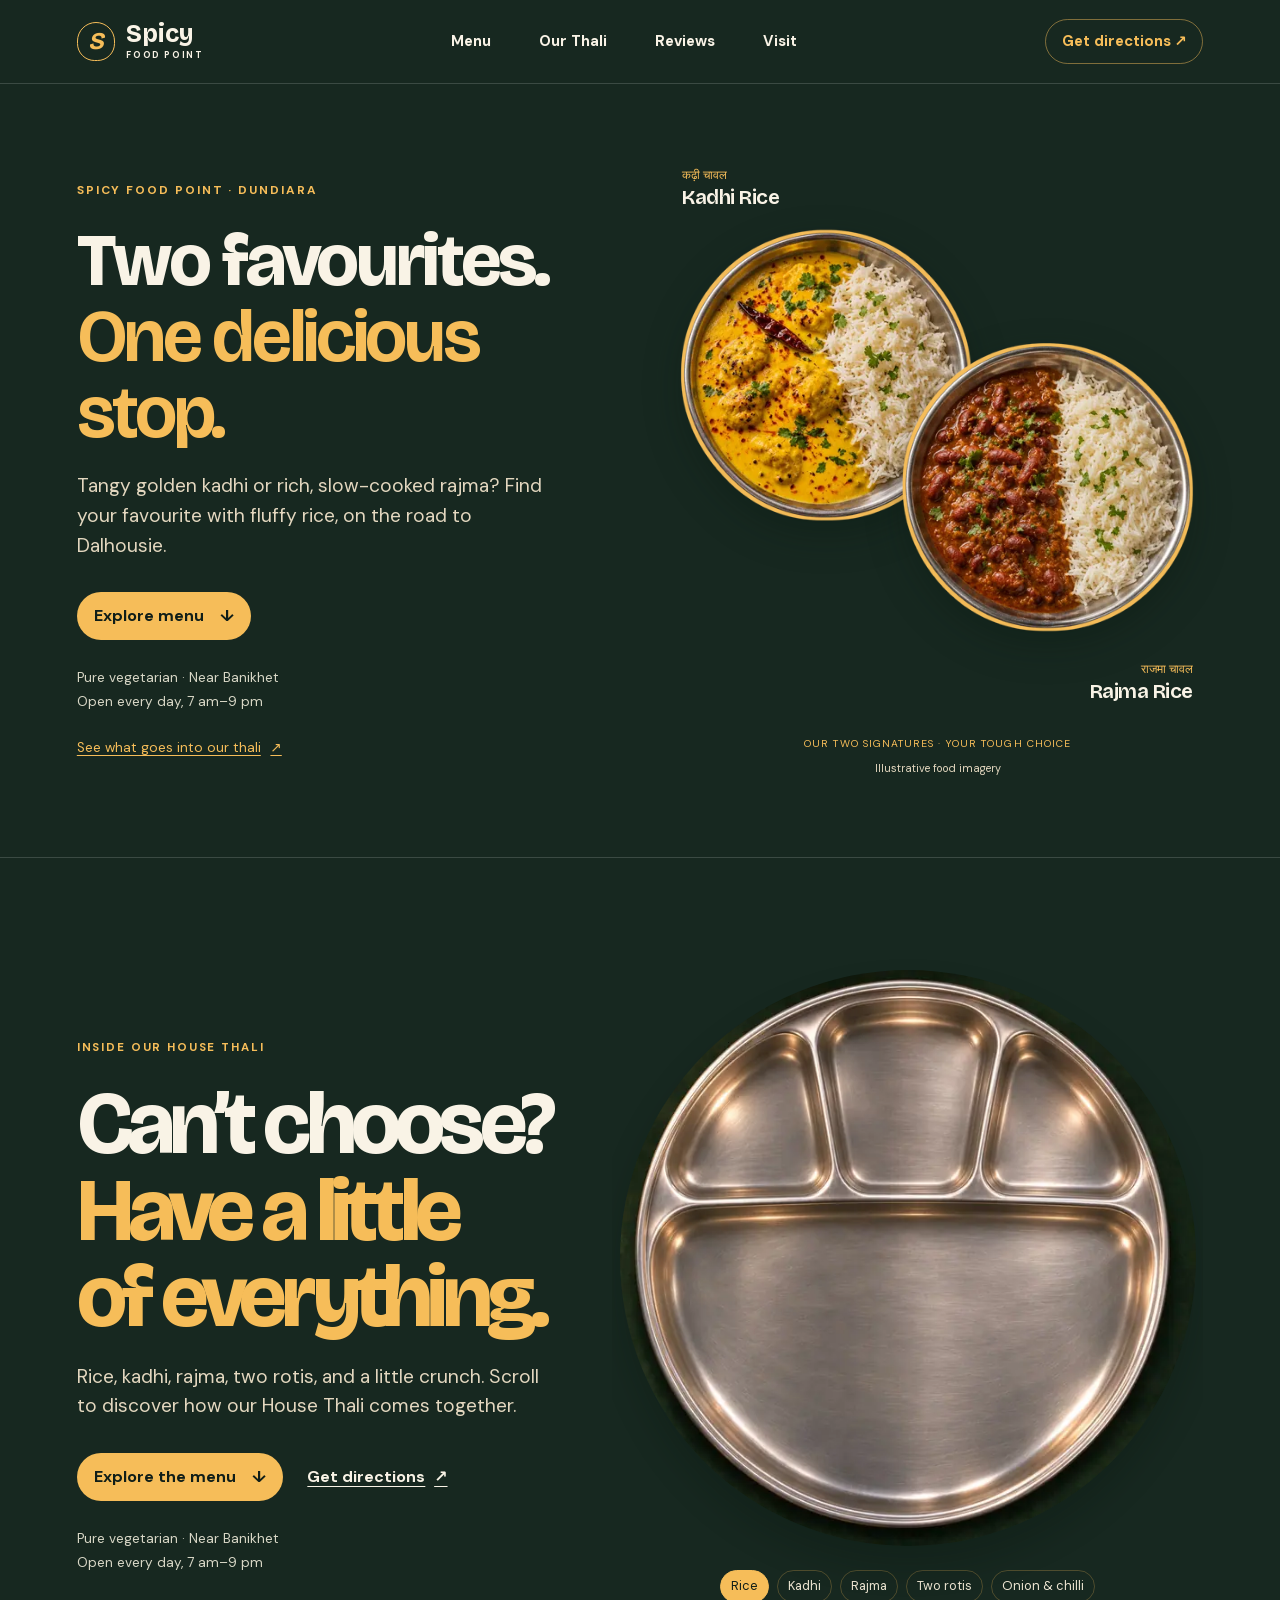
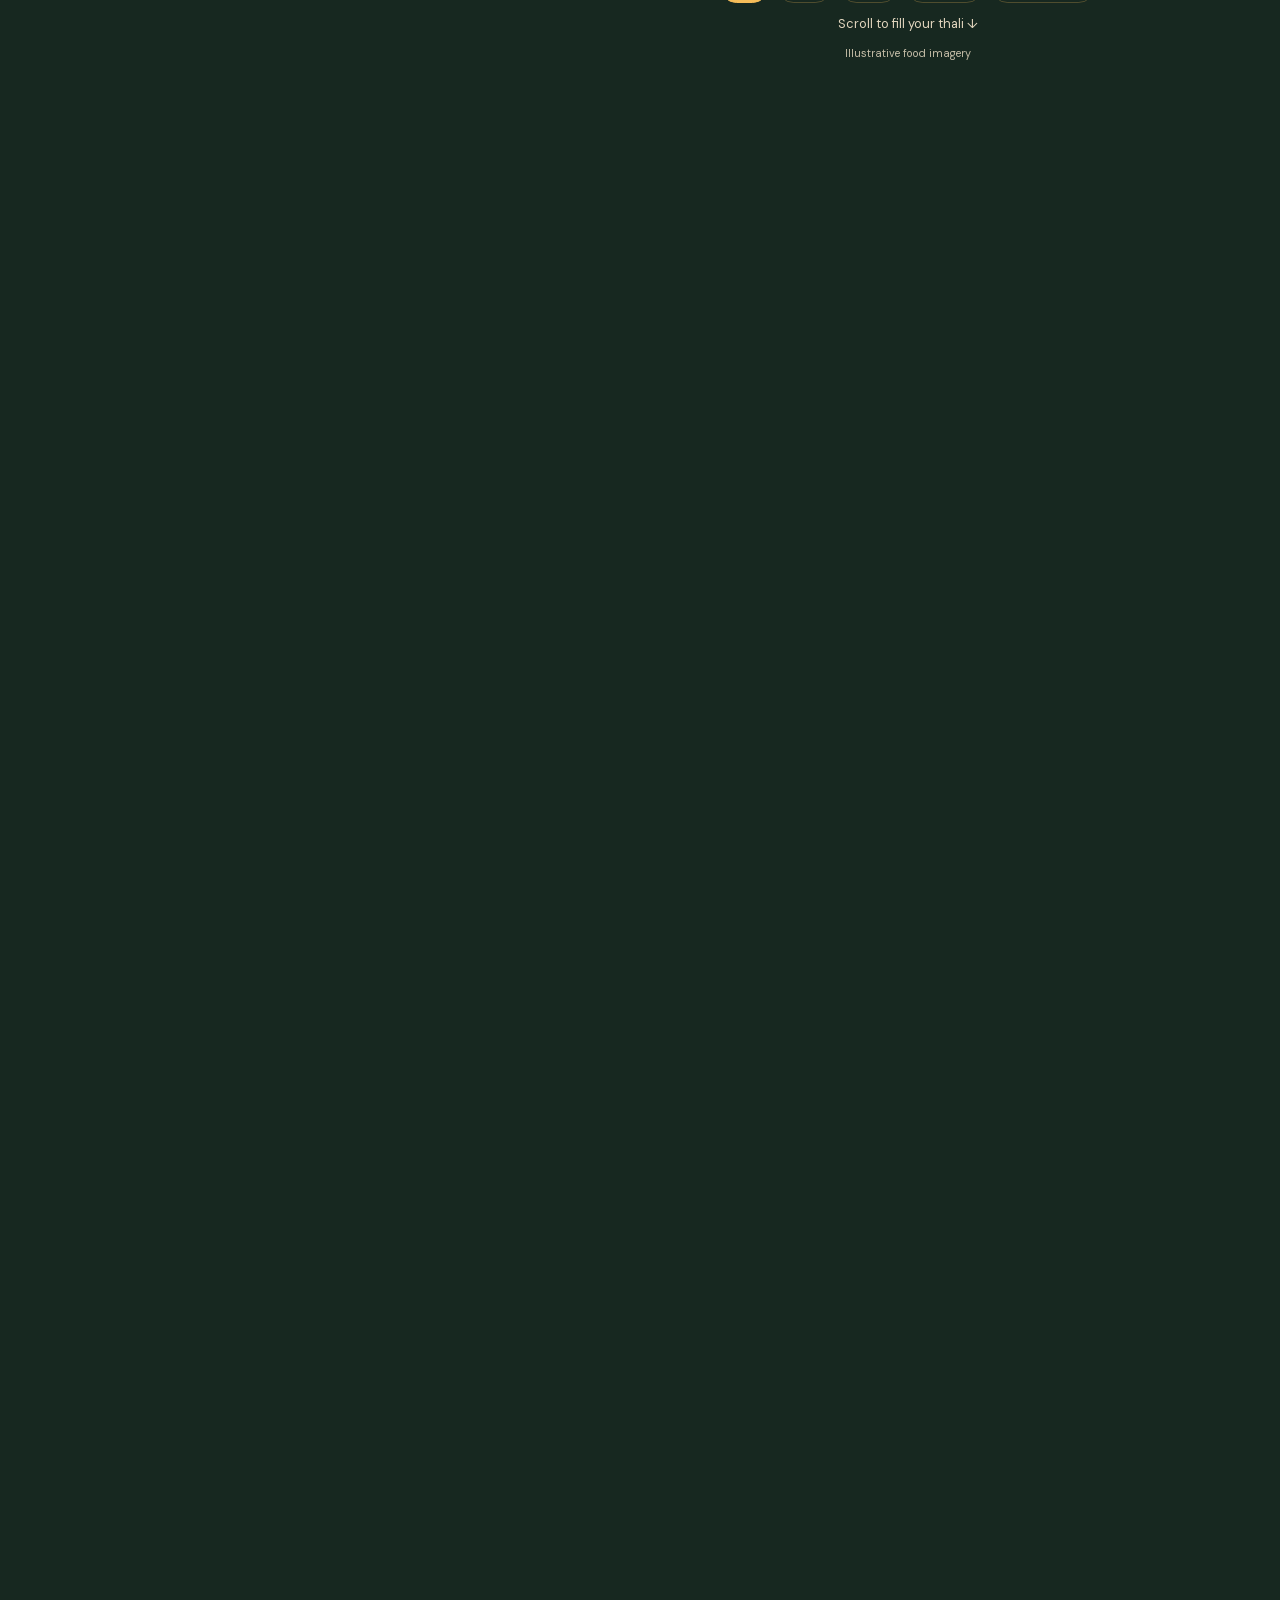
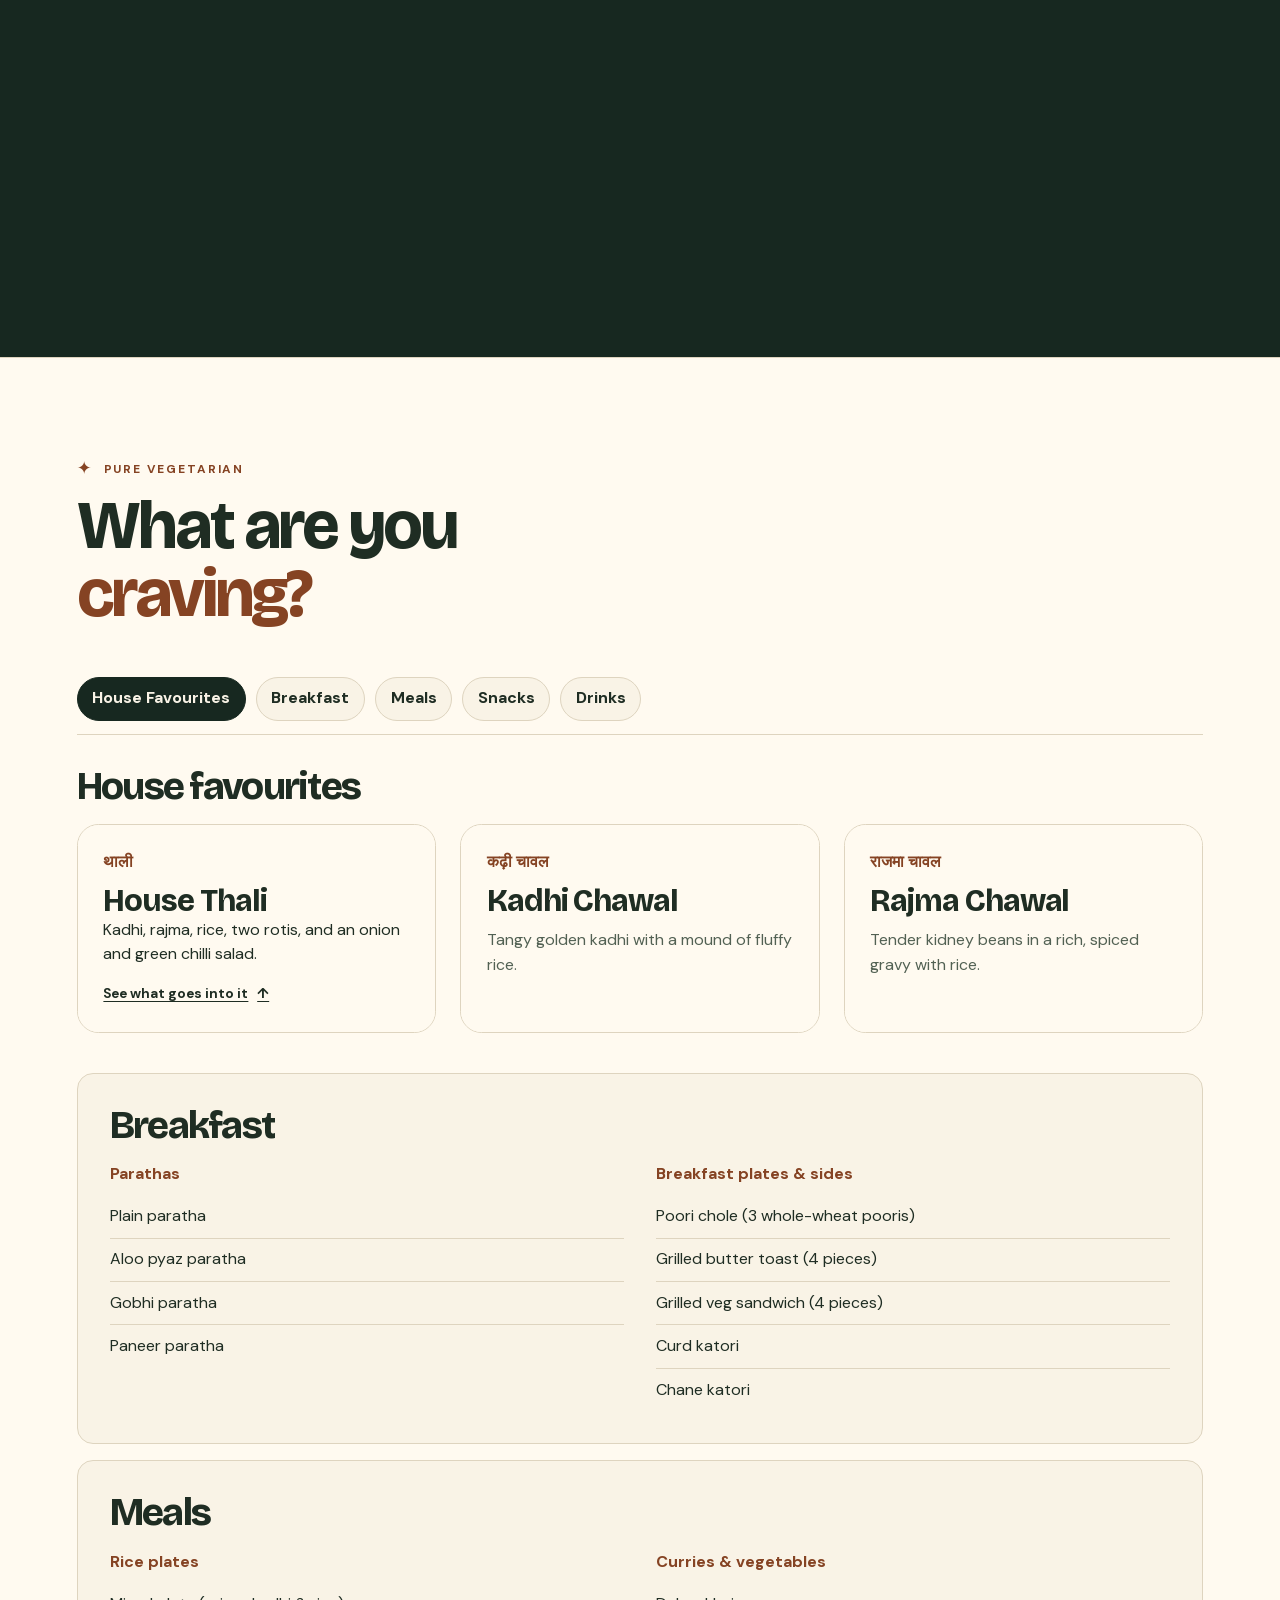
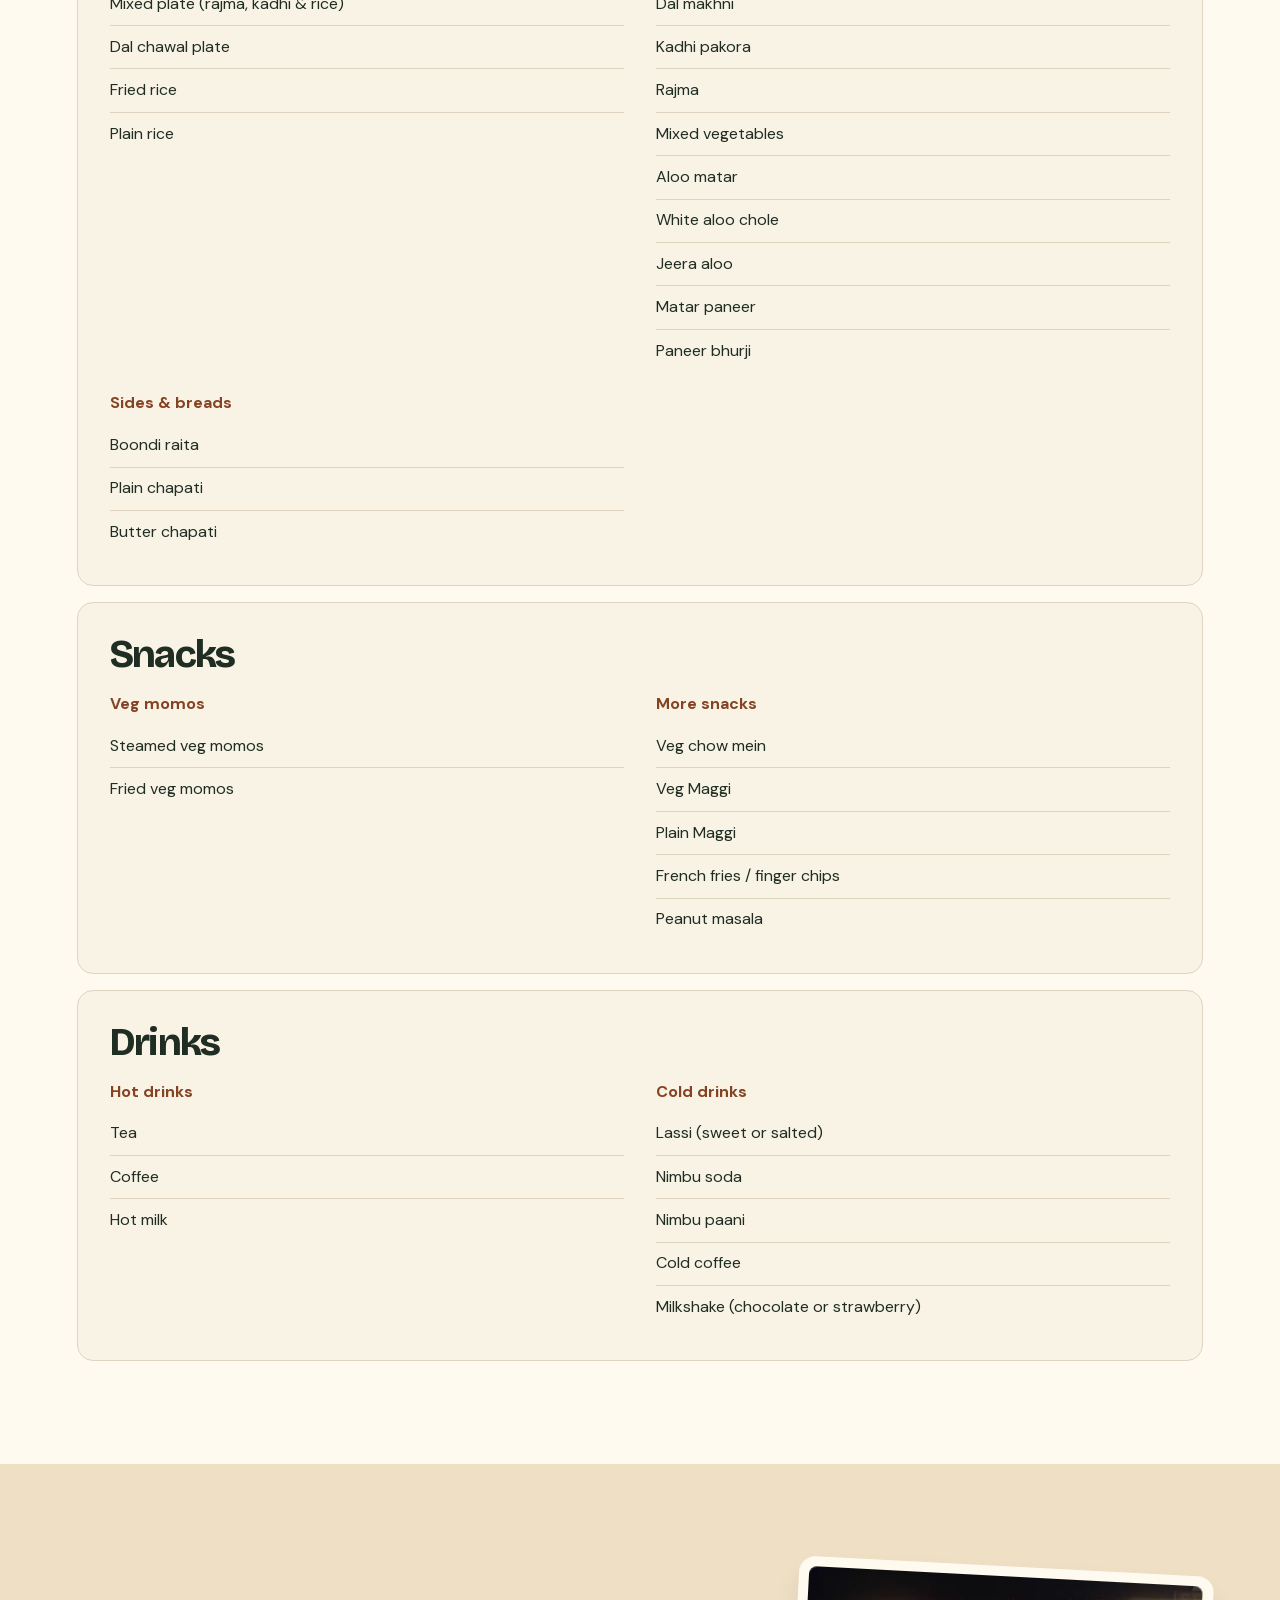
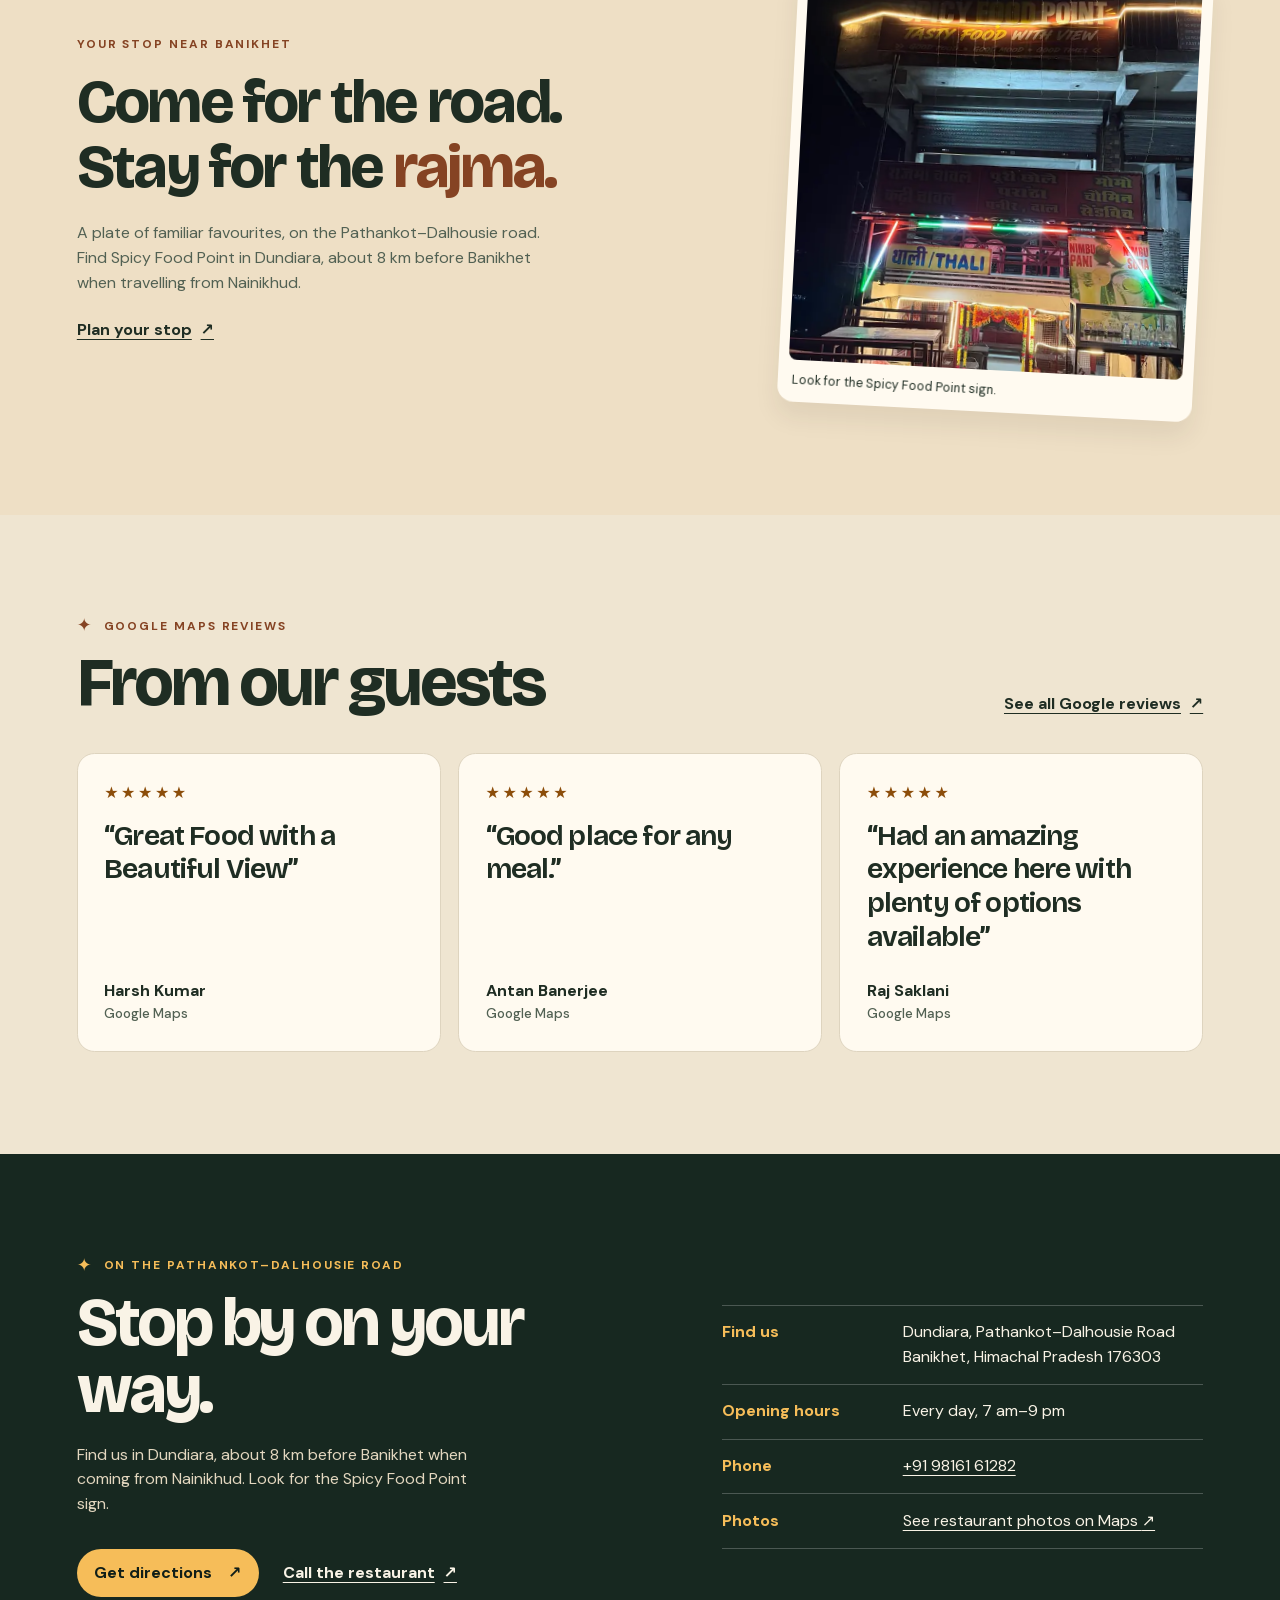
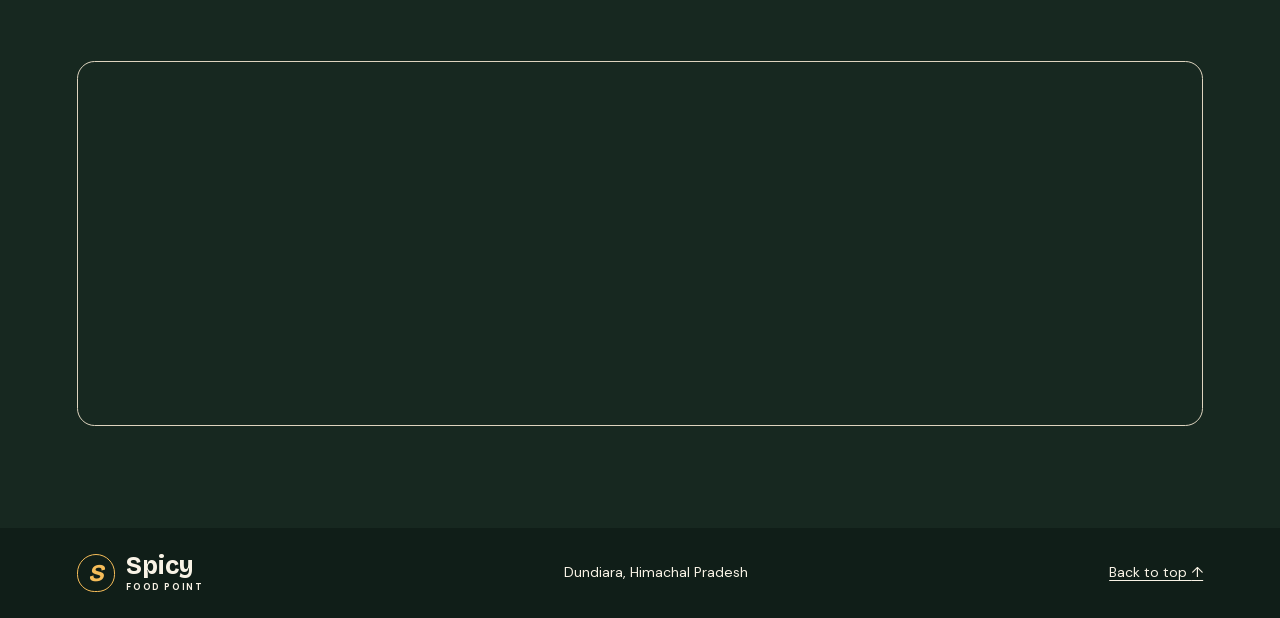
==== commit 37bb0825: "Remove directions link beside the homepage menu button" ====
--- a/index.html
+++ b/index.html
@@ -46,7 +46,6 @@
           <p class="intro">Tangy golden kadhi or rich, slow-cooked rajma? Find your favourite with fluffy rice, on the road to Dalhousie.</p>
           <div class="actions">
             <a class="button button-primary" href="#menu">Explore menu <span aria-hidden="true">↓</span></a>
-            <a class="text-link" href="https://www.google.com/maps/dir/?api=1&amp;destination=32.508229%2C75.9344517">Get directions <span aria-hidden="true">↗</span></a>
           </div>
           <p class="hero-practical">Pure vegetarian · Near Banikhet<br>Open every day, 7 am–9 pm</p>
           <a class="thali-discover" href="#our-thali">See what goes into our thali <span aria-hidden="true">↗</span></a>
--- a/styles.css
+++ b/styles.css
@@ -154,7 +154,7 @@
 h1 em, h2 em { font-style: normal; }
 h2 em { color: var(--accent); }
 .plating-hero { position: relative; }
-.plating-sticky { display: grid; grid-template-columns: .9fr 1.1fr; align-items: center; gap: clamp(1rem, 4vw, 4rem); min-height: 90svh; padding-block: 3rem; }
+.plating-sticky { display: grid; grid-template-columns: minmax(0, .9fr) minmax(0, 1.1fr); align-items: center; gap: clamp(1rem, 4vw, 4rem); min-height: 90svh; padding-block: 3rem; }
 .plating-hero .plating-title { font-size: clamp(3.4rem, 6.9vw, 7rem); line-height: .98; letter-spacing: -.065em; }
 .plating-hero .eyebrow { font-size: .72rem; }
 .hero-practical { margin-top: 1.6rem; color: #d8d7c6; font-size: .85rem; line-height: 1.8; }
@@ -195,11 +195,12 @@
 }
 @media (max-width: 760px) {
   .plating-sticky { grid-template-columns: 1fr; gap: 1.6rem; padding-block: 2rem; }
-  .plating-hero .plating-title { font-size: clamp(2.8rem, 11vw, 4.7rem); margin-top: .8rem; }
-  .plating-hero .intro { font-size: .96rem; max-width: 40ch; }
+  .plating-hero .plating-title { font-size: clamp(1.9rem, 7vw, 2.6rem); margin-block: .5rem .75rem; }
+  .plating-hero .intro { font-size: .875rem; line-height: 1.45; max-width: 44ch; }
+  .plating-hero .actions, .plating-hero .hero-practical { display: none; }
   .plating-hero .actions { margin-top: 1rem; gap: 1rem; }
   .hero-practical { margin-top: .8rem; font-size: .76rem; line-height: 1.5; }
-  .plate-canvas { width: min(82%, 36svh); }
+  .plate-canvas { width: min(72%, 30svh); }
   .plating-steps { margin-top: .75rem; gap: .3rem; }
   .plating-steps li { font-size: .65rem; padding: .25rem .45rem; }
   .plating-note { margin-top: .5rem; }
@@ -208,7 +209,7 @@
 }
 @media (max-width: 760px) and (prefers-reduced-motion: no-preference) {
   .plating-motion { height: 270svh; }
-  .plating-motion .plating-sticky { gap: .8rem; padding-block: 1.25rem; align-content: center; }
+  .plating-motion .plating-sticky { gap: .65rem; padding-block: 1rem; align-content: center; }
 }
 
 /* Signature rice plates introduce the food before the thali reveal. */
@@ -258,3 +259,13 @@
 }
 
 .image-filters { position: absolute; width: 0; height: 0; overflow: hidden; pointer-events: none; }
+
+/* Keep narrow layouts within their tracks and the menu controls in one row. */
+.home-hero-grid > *, .plating-sticky > *, .visit-grid > *, .story-grid > * { min-width: 0; }
+@media (max-width: 760px) {
+  .menu-nav { flex-wrap: nowrap; overflow-x: auto; gap: .5rem; scrollbar-width: thin; overscroll-behavior-x: contain; }
+  .menu-nav a { flex: 0 0 auto; font-size: .85rem; }
+  .menu-featured, .menu-group, #mixed-plate { scroll-margin-top: 6rem; }
+  .nav nav a { min-height: 44px; display: inline-flex; align-items: center; }
+  .visit-details dd { overflow-wrap: anywhere; }
+}
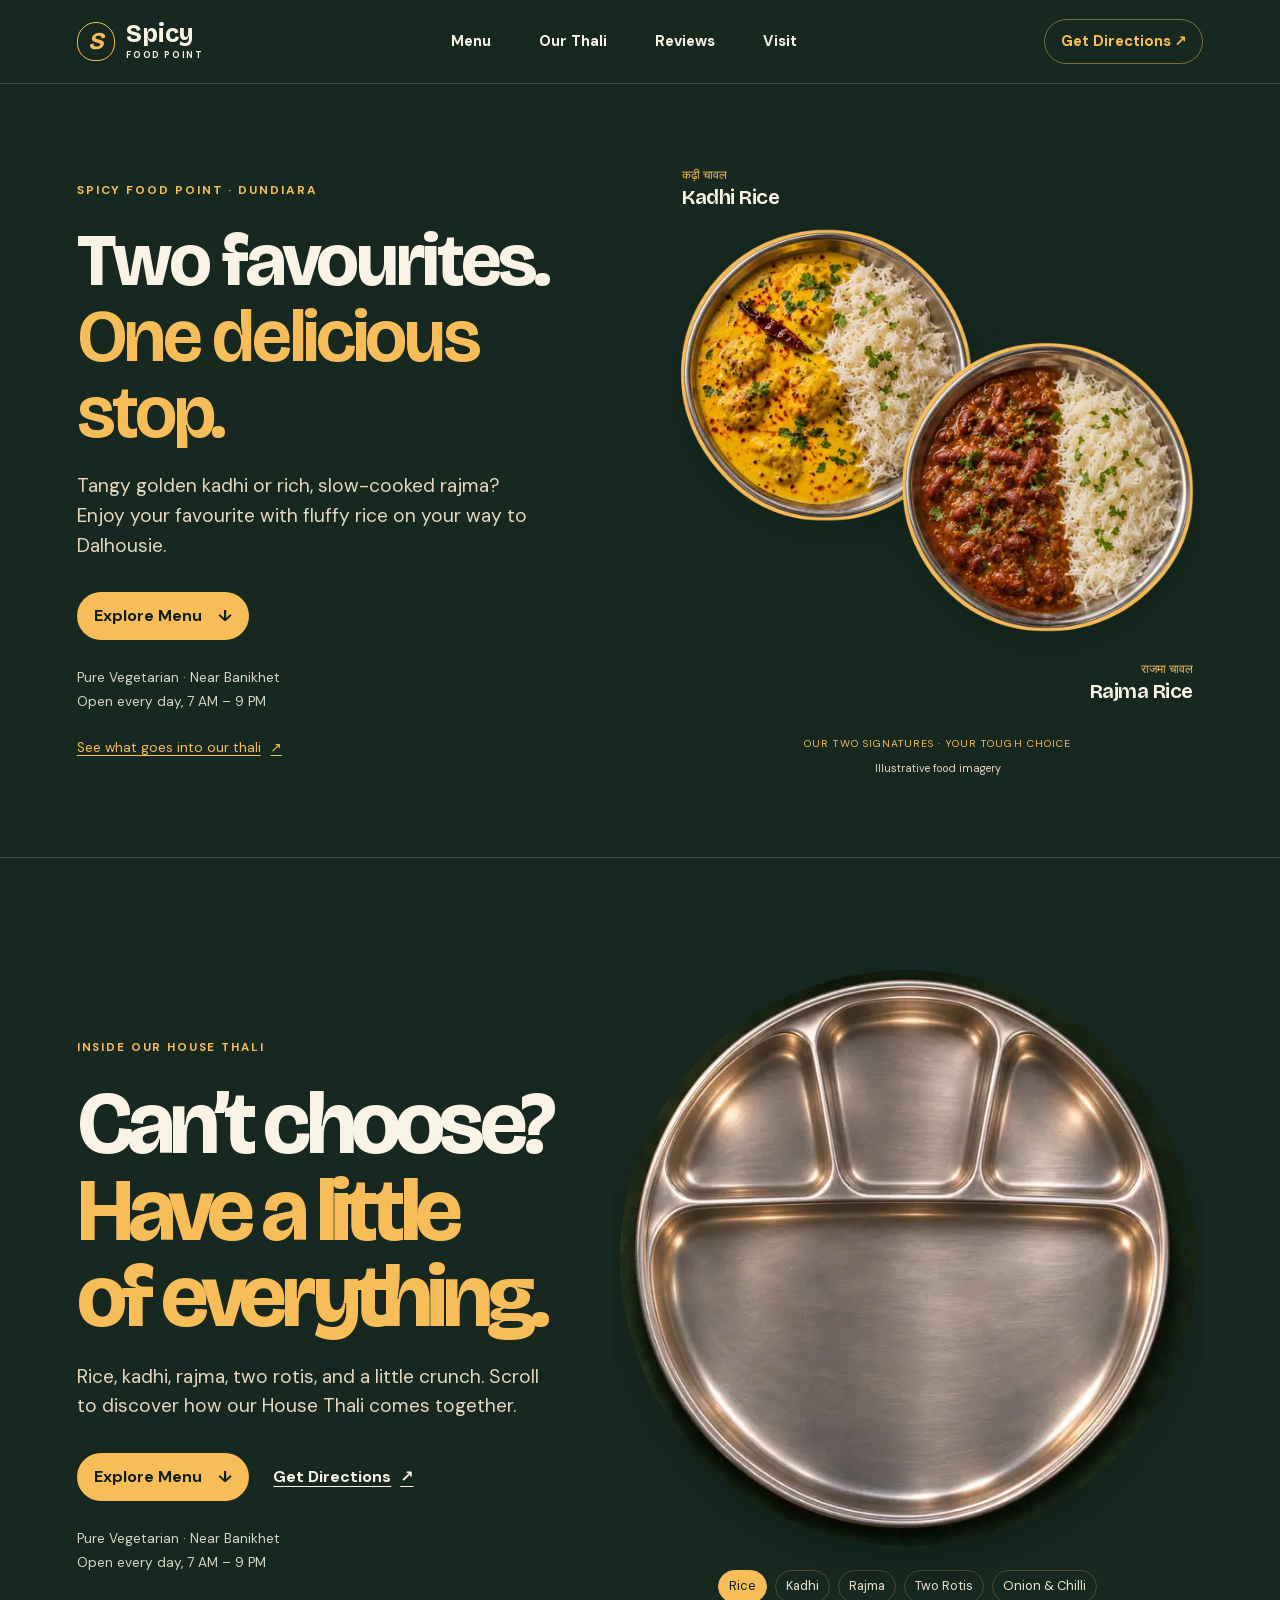
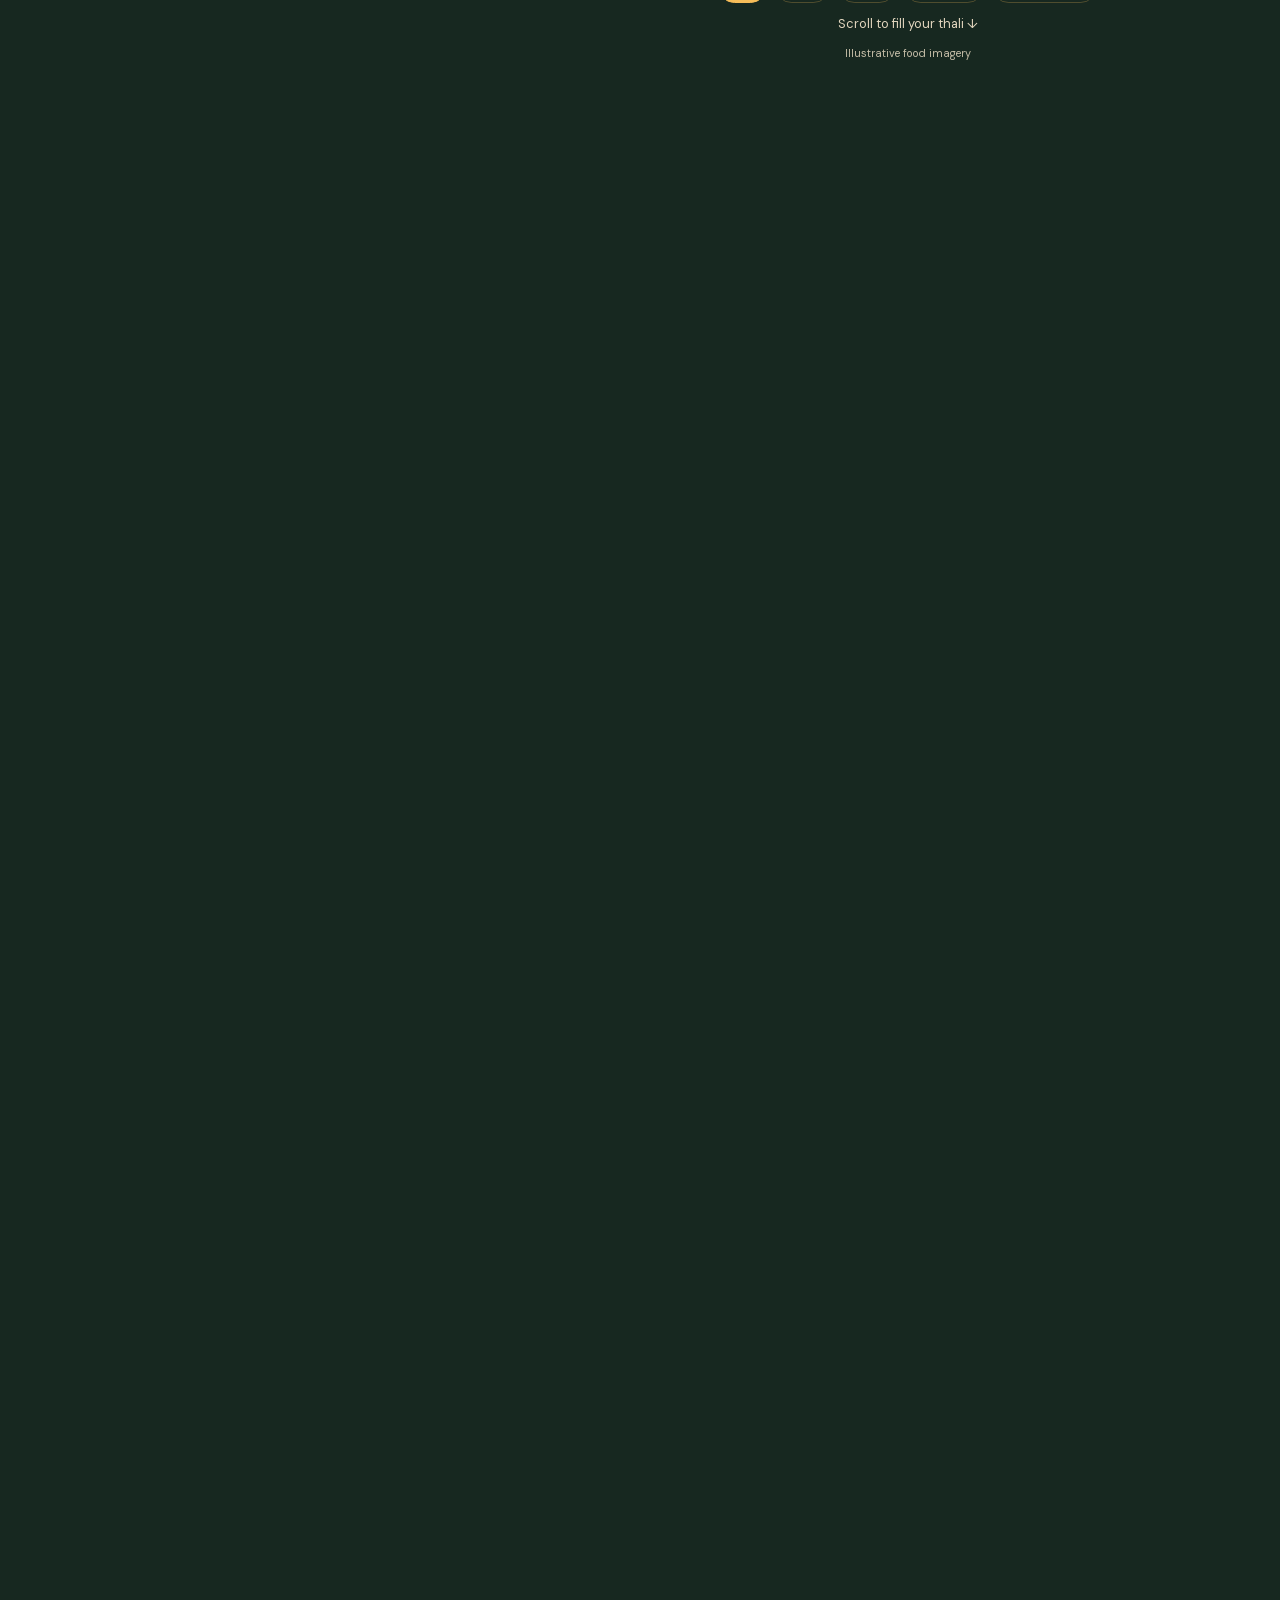
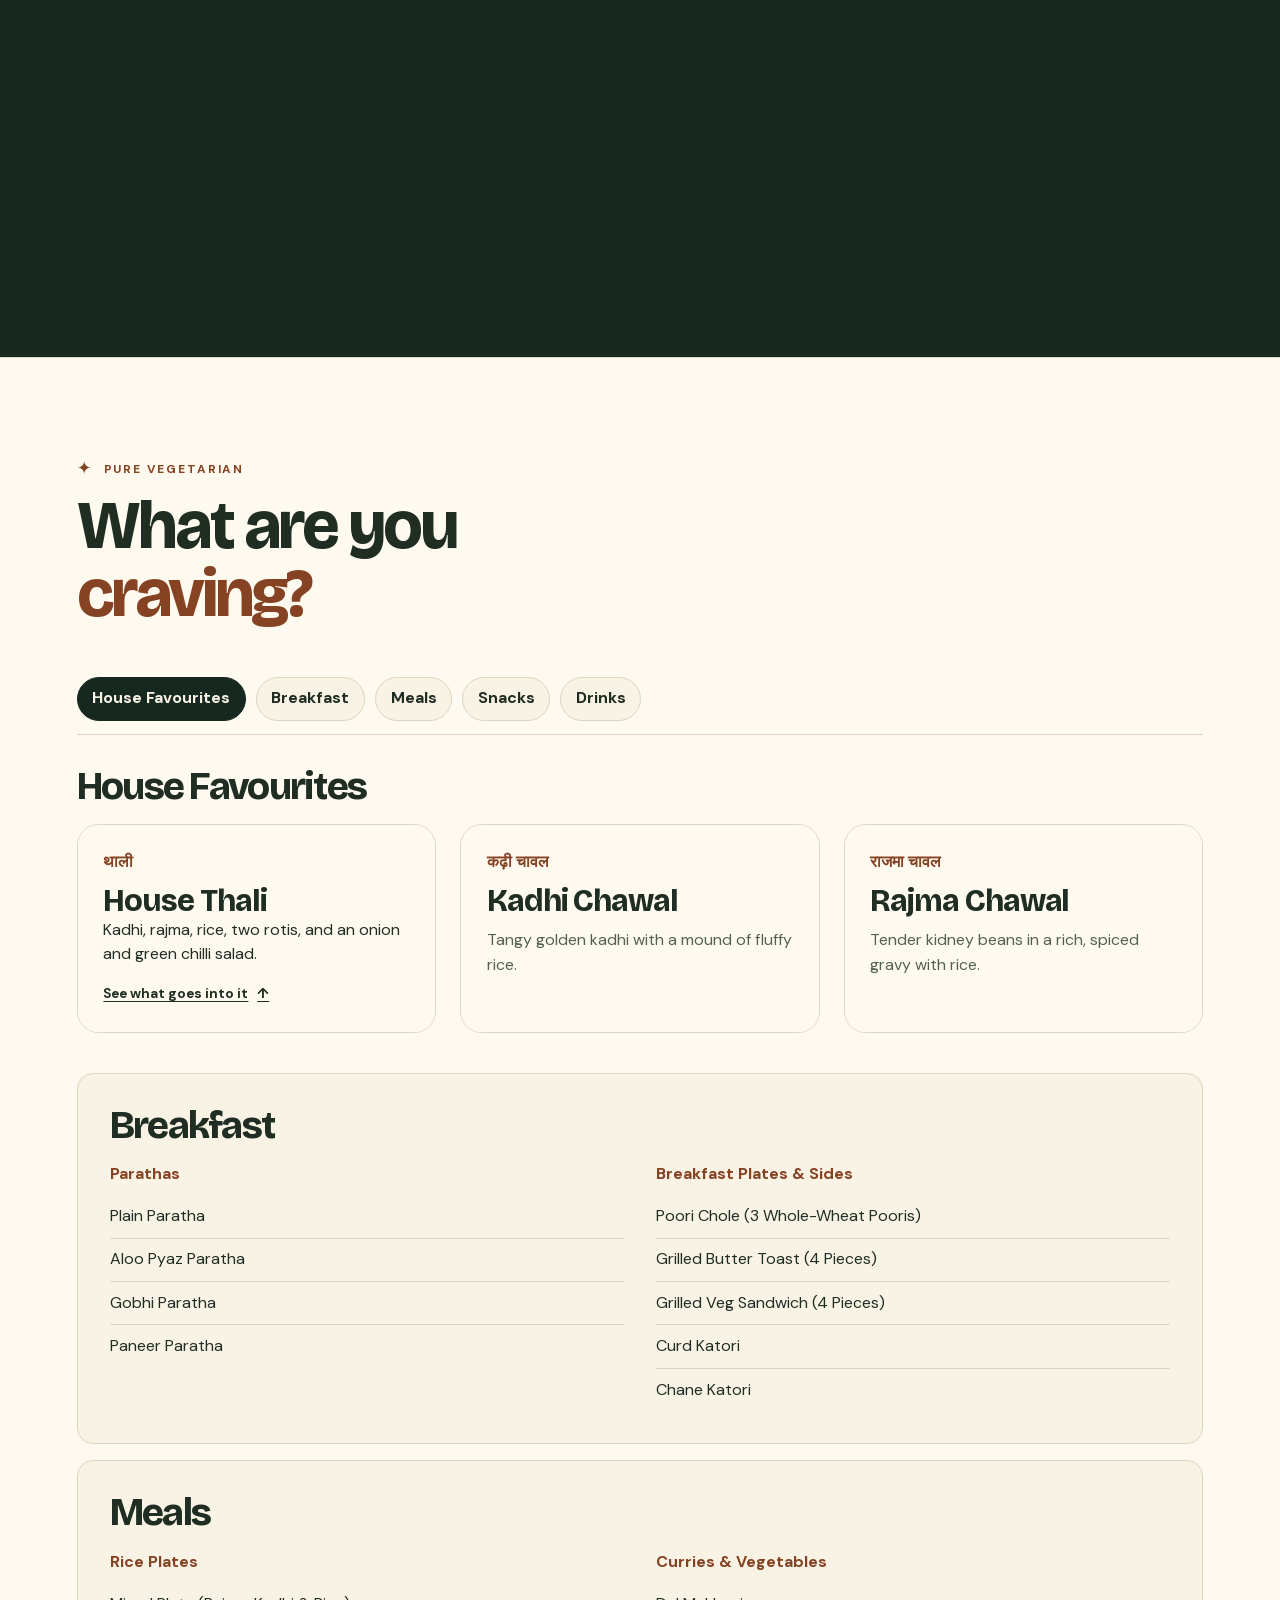
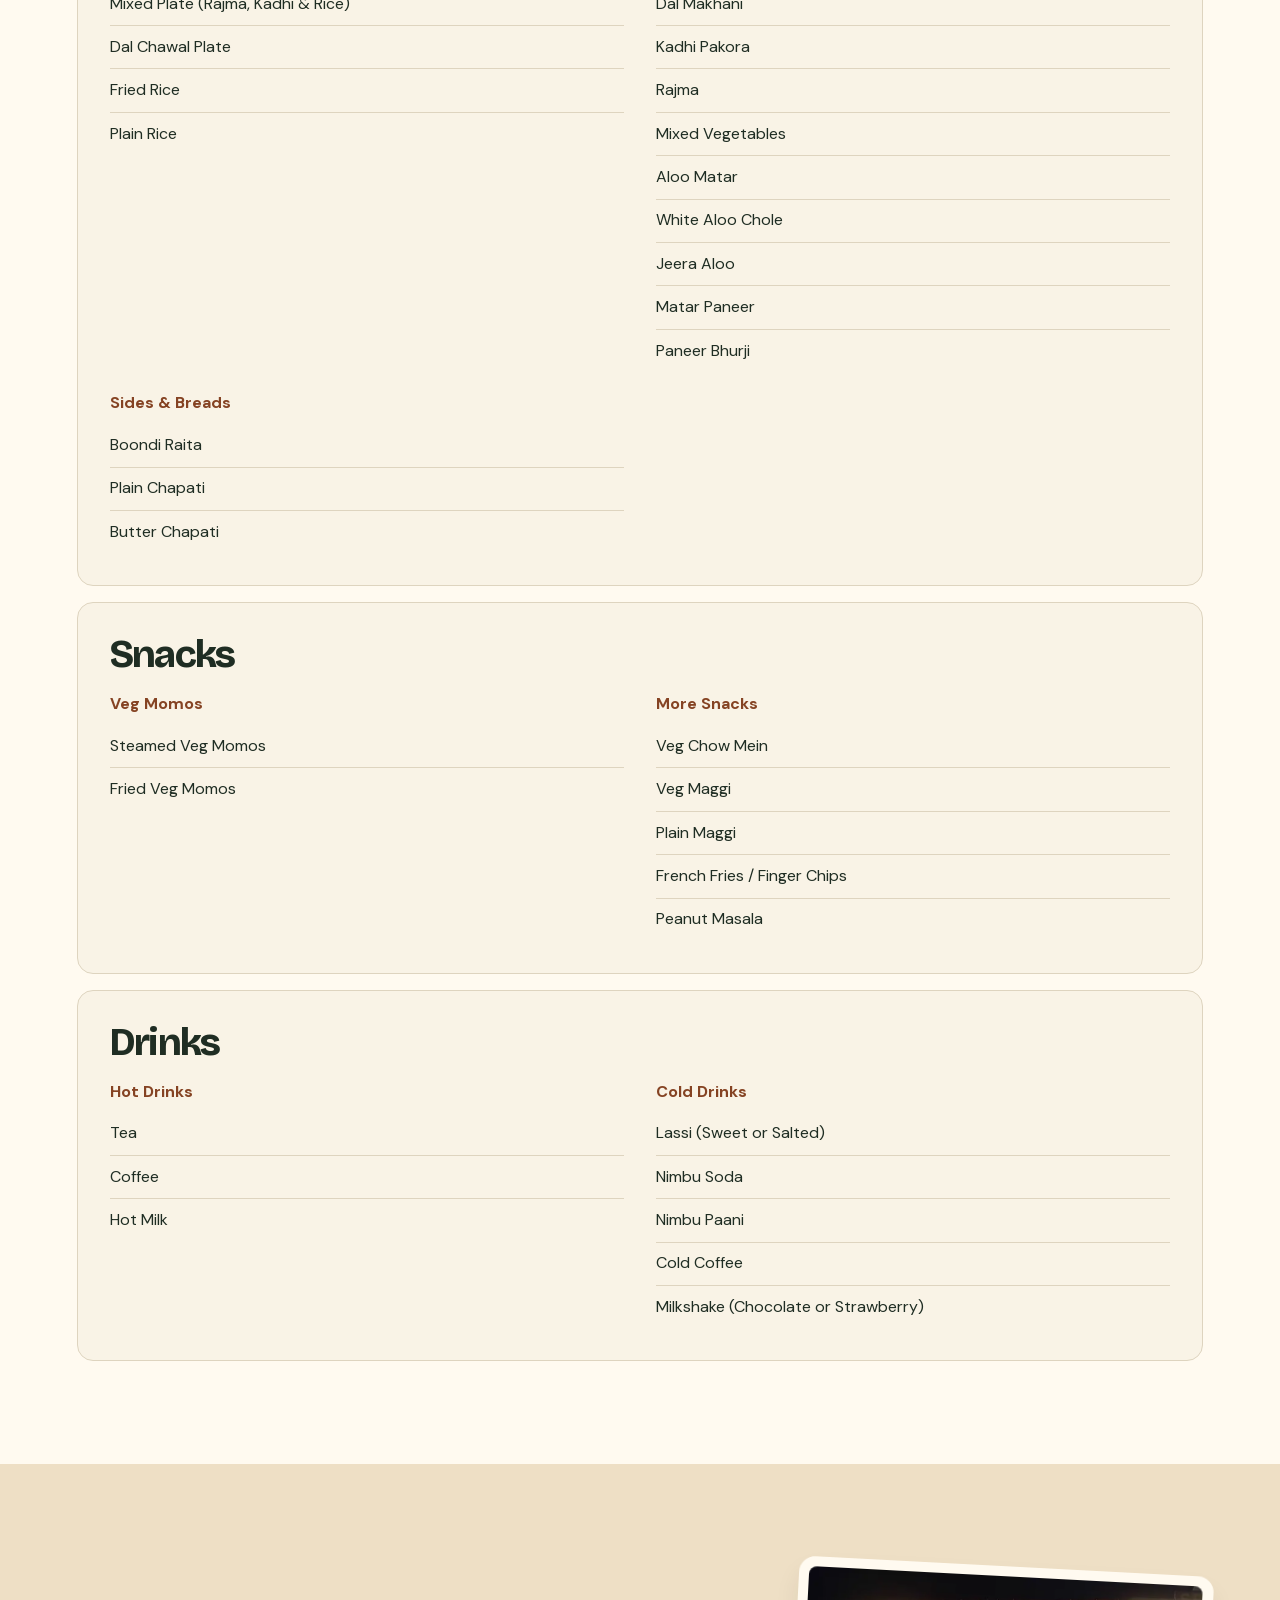
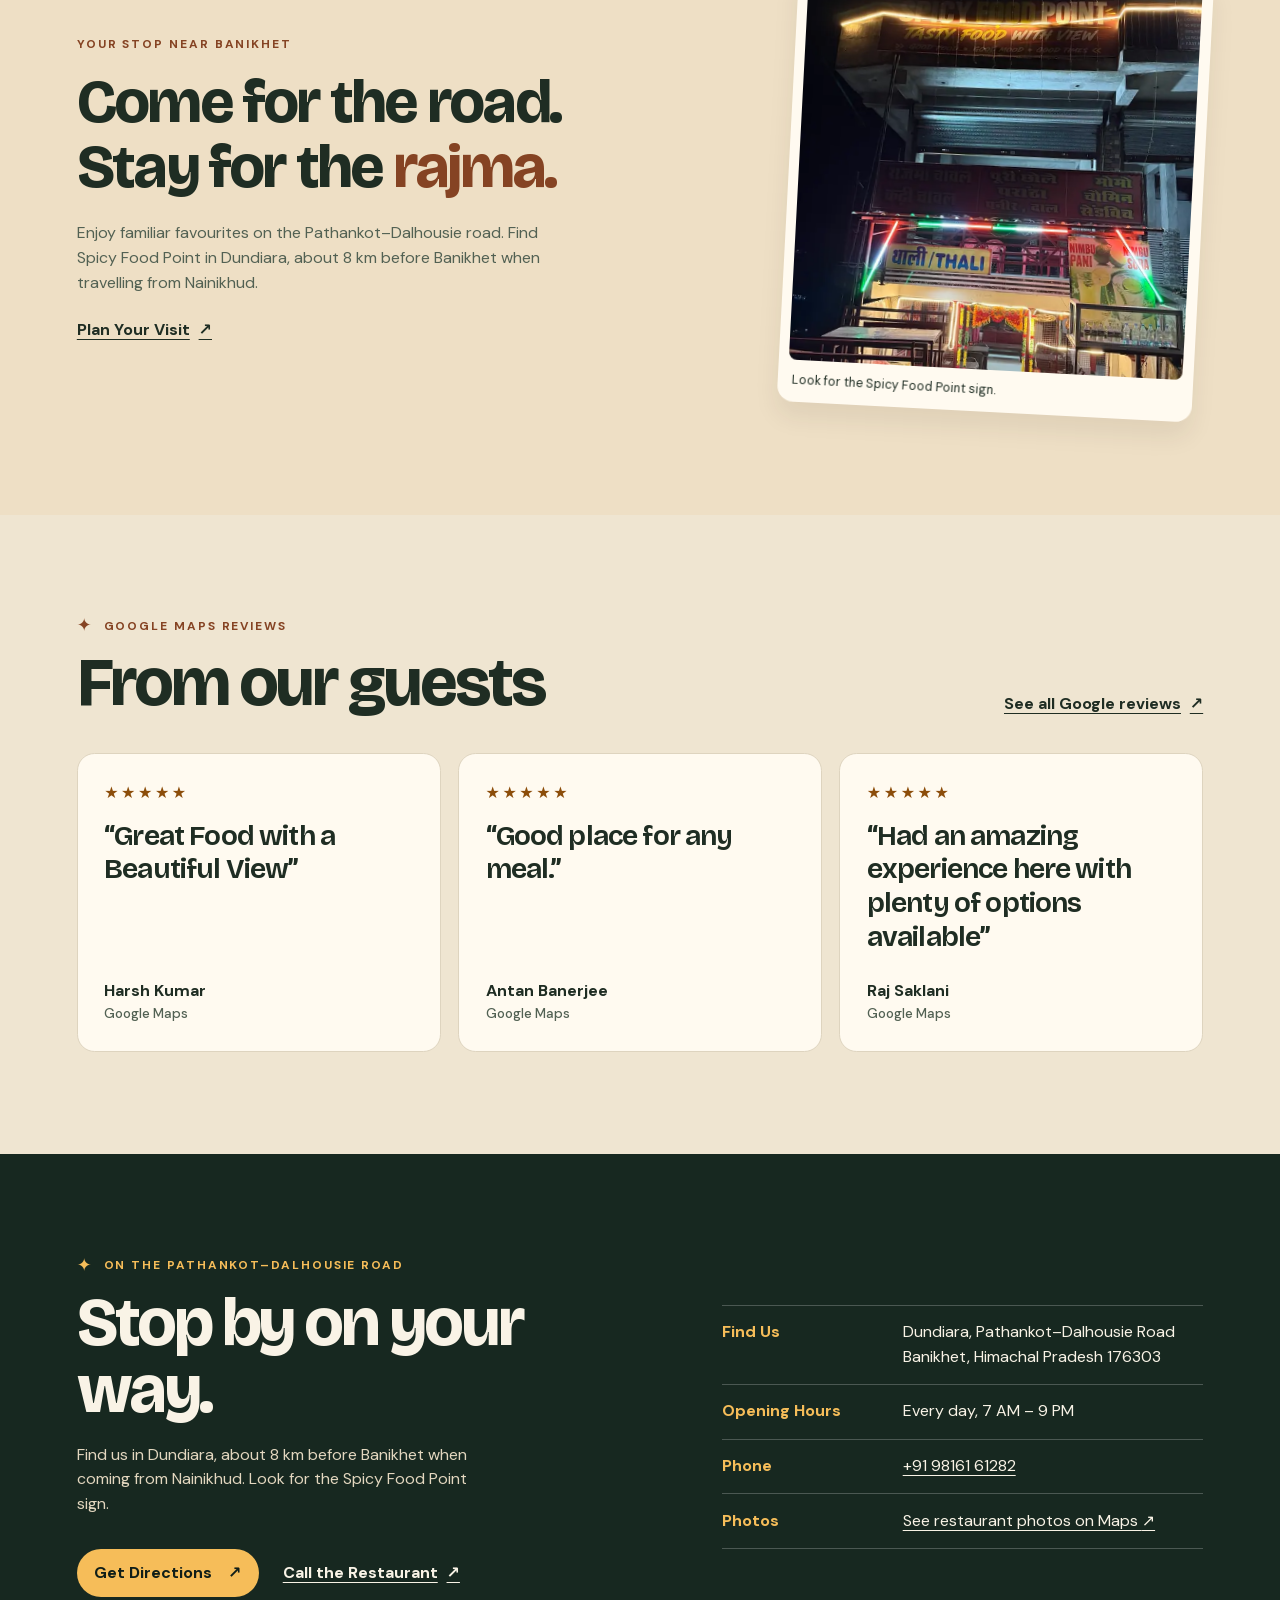
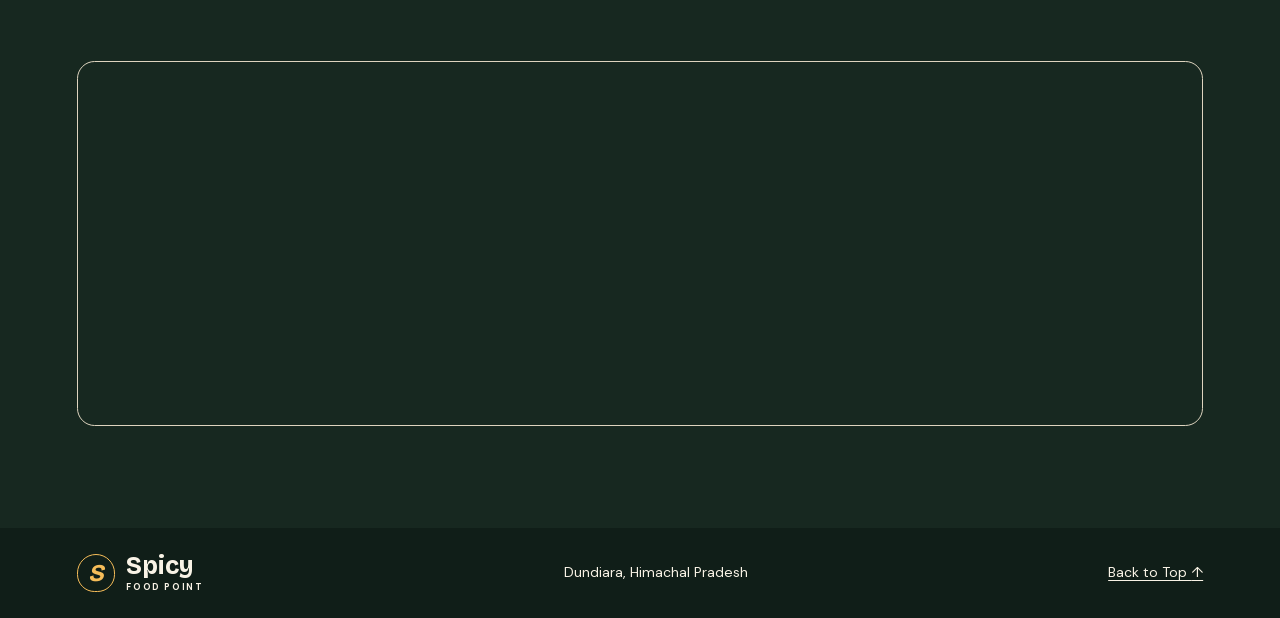
==== commit 14e577b3: "Polish website copy, menu capitalization and opening-hour formatting" ====
--- a/index.html
+++ b/index.html
@@ -33,7 +33,7 @@
         <a href="#reviews">Reviews</a>
         <a href="#visit">Visit</a>
       </nav>
-      <a class="nav-cta" href="https://www.google.com/maps/dir/?api=1&amp;destination=32.508229%2C75.9344517">Get directions <span aria-hidden="true">↗</span></a>
+      <a class="nav-cta" href="https://www.google.com/maps/dir/?api=1&amp;destination=32.508229%2C75.9344517">Get Directions <span aria-hidden="true">↗</span></a>
     </div>
   </header>
 
@@ -43,11 +43,11 @@
         <div class="hero-copy">
           <p class="eyebrow">SPICY FOOD POINT · DUNDIARA</p>
           <h1 id="hero-title">Two favourites.<br><em>One delicious stop.</em></h1>
-          <p class="intro">Tangy golden kadhi or rich, slow-cooked rajma? Find your favourite with fluffy rice, on the road to Dalhousie.</p>
+          <p class="intro">Tangy golden kadhi or rich, slow-cooked rajma? Enjoy your favourite with fluffy rice on your way to Dalhousie.</p>
           <div class="actions">
-            <a class="button button-primary" href="#menu">Explore menu <span aria-hidden="true">↓</span></a>
-          </div>
-          <p class="hero-practical">Pure vegetarian · Near Banikhet<br>Open every day, 7 am–9 pm</p>
+            <a class="button button-primary" href="#menu">Explore Menu <span aria-hidden="true">↓</span></a>
+          </div>
+          <p class="hero-practical">Pure Vegetarian · Near Banikhet<br>Open every day, 7 AM – 9 PM</p>
           <a class="thali-discover" href="#our-thali">See what goes into our thali <span aria-hidden="true">↗</span></a>
         </div>
         <div class="specialty-showcase" aria-label="Our signature rice plates">
@@ -71,10 +71,10 @@
           <h2 class="plating-title" id="thali-title">Can’t choose?<br><em>Have a little<br>of everything.</em></h2>
           <p class="intro">Rice, kadhi, rajma, two rotis, and a little crunch. Scroll to discover how our House Thali comes together.</p>
           <div class="actions">
-            <a class="button button-primary" href="#menu">Explore the menu <span aria-hidden="true">↓</span></a>
-            <a class="text-link" href="#visit">Get directions <span aria-hidden="true">↗</span></a>
-          </div>
-          <p class="hero-practical">Pure vegetarian · Near Banikhet<br>Open every day, 7 am–9 pm</p>
+            <a class="button button-primary" href="#menu">Explore Menu <span aria-hidden="true">↓</span></a>
+            <a class="text-link" href="#visit">Get Directions <span aria-hidden="true">↗</span></a>
+          </div>
+          <p class="hero-practical">Pure Vegetarian · Near Banikhet<br>Open every day, 7 AM – 9 PM</p>
         </div>
         <div class="plating-visual">
           <div class="plate-canvas" role="img" aria-label="Rice, kadhi, rajma, two rotis, and onion and green chilli salad settle into a round House Thali as you scroll.">
@@ -86,7 +86,7 @@
             <img class="food-layer layer-salad" data-start="0.75" data-end="0.935" src="./assets/food-salad.webp" decoding="async" loading="lazy" alt="" width="227" height="240">
           </div>
           <ol class="plating-steps" aria-label="House Thali ingredients">
-            <li>Rice</li><li>Kadhi</li><li>Rajma</li><li>Two rotis</li><li>Onion &amp; chilli</li>
+            <li>Rice</li><li>Kadhi</li><li>Rajma</li><li>Two Rotis</li><li>Onion &amp; Chilli</li>
           </ol>
           <p class="plating-hint">Scroll to fill your thali <span aria-hidden="true">↓</span></p>
           <p class="plating-note">Illustrative food imagery</p>
@@ -107,7 +107,7 @@
           <a href="#drinks">Drinks</a>
         </nav>
         <section class="menu-featured" id="specialities" aria-labelledby="specialities-title">
-          <h3 id="specialities-title">House favourites</h3>
+          <h3 id="specialities-title">House Favourites</h3>
           <div class="dish-grid">
             <article class="dish">
               <div class="dish-info">
@@ -132,20 +132,20 @@
               <div class="menu-subgroup">
                 <h4>Parathas</h4>
                 <ul class="menu-items">
-<li>Plain paratha</li>
-                  <li>Aloo pyaz paratha</li>
-                  <li>Gobhi paratha</li>
-                  <li>Paneer paratha</li>
-                </ul>
-              </div>
-              <div class="menu-subgroup">
-                <h4>Breakfast plates & sides</h4>
-                <ul class="menu-items">
-<li>Poori chole (3 whole-wheat pooris)</li>
-                  <li>Grilled butter toast (4 pieces)</li>
-                  <li>Grilled veg sandwich (4 pieces)</li>
-                  <li>Curd katori</li>
-                  <li>Chane katori</li>
+<li>Plain Paratha</li>
+                  <li>Aloo Pyaz Paratha</li>
+                  <li>Gobhi Paratha</li>
+                  <li>Paneer Paratha</li>
+                </ul>
+              </div>
+              <div class="menu-subgroup">
+                <h4>Breakfast Plates &amp; Sides</h4>
+                <ul class="menu-items">
+<li>Poori Chole (3 Whole-Wheat Pooris)</li>
+                  <li>Grilled Butter Toast (4 Pieces)</li>
+                  <li>Grilled Veg Sandwich (4 Pieces)</li>
+                  <li>Curd Katori</li>
+                  <li>Chane Katori</li>
                 </ul>
               </div>
             </div>
@@ -154,34 +154,34 @@
             <h3 id="meals-title">Meals</h3>
             <div class="menu-columns">
               <div class="menu-subgroup">
-                <h4>Rice plates</h4>
-                <ul class="menu-items">
-<li id="mixed-plate">Mixed plate (rajma, kadhi &amp; rice)</li>
-                  <li>Dal chawal plate</li>
-                  <li>Fried rice</li>
-                  <li>Plain rice</li>
-                </ul>
-              </div>
-              <div class="menu-subgroup">
-                <h4>Curries & vegetables</h4>
-                <ul class="menu-items">
-<li>Dal makhni</li>
-                  <li>Kadhi pakora</li>
+                <h4>Rice Plates</h4>
+                <ul class="menu-items">
+<li id="mixed-plate">Mixed Plate (Rajma, Kadhi &amp; Rice)</li>
+                  <li>Dal Chawal Plate</li>
+                  <li>Fried Rice</li>
+                  <li>Plain Rice</li>
+                </ul>
+              </div>
+              <div class="menu-subgroup">
+                <h4>Curries &amp; Vegetables</h4>
+                <ul class="menu-items">
+<li>Dal Makhani</li>
+                  <li>Kadhi Pakora</li>
                   <li>Rajma</li>
-                  <li>Mixed vegetables</li>
-                  <li>Aloo matar</li>
-                  <li>White aloo chole</li>
-                  <li>Jeera aloo</li>
-                  <li>Matar paneer</li>
-                  <li>Paneer bhurji</li>
-                </ul>
-              </div>
-              <div class="menu-subgroup">
-                <h4>Sides & breads</h4>
-                <ul class="menu-items">
-<li>Boondi raita</li>
-                  <li>Plain chapati</li>
-                  <li>Butter chapati</li>
+                  <li>Mixed Vegetables</li>
+                  <li>Aloo Matar</li>
+                  <li>White Aloo Chole</li>
+                  <li>Jeera Aloo</li>
+                  <li>Matar Paneer</li>
+                  <li>Paneer Bhurji</li>
+                </ul>
+              </div>
+              <div class="menu-subgroup">
+                <h4>Sides &amp; Breads</h4>
+                <ul class="menu-items">
+<li>Boondi Raita</li>
+                  <li>Plain Chapati</li>
+                  <li>Butter Chapati</li>
                 </ul>
               </div>
             </div>
@@ -190,20 +190,20 @@
             <h3 id="snacks-title">Snacks</h3>
             <div class="menu-columns">
               <div class="menu-subgroup">
-                <h4>Veg momos</h4>
-                <ul class="menu-items">
-<li>Steamed veg momos</li>
-                  <li>Fried veg momos</li>
-                </ul>
-              </div>
-              <div class="menu-subgroup">
-                <h4>More snacks</h4>
-                <ul class="menu-items">
-<li>Veg chow mein</li>
+                <h4>Veg Momos</h4>
+                <ul class="menu-items">
+<li>Steamed Veg Momos</li>
+                  <li>Fried Veg Momos</li>
+                </ul>
+              </div>
+              <div class="menu-subgroup">
+                <h4>More Snacks</h4>
+                <ul class="menu-items">
+<li>Veg Chow Mein</li>
                   <li>Veg Maggi</li>
                   <li>Plain Maggi</li>
-                  <li>French fries / finger chips</li>
-                  <li>Peanut masala</li>
+                  <li>French Fries / Finger Chips</li>
+                  <li>Peanut Masala</li>
                 </ul>
               </div>
             </div>
@@ -212,21 +212,21 @@
             <h3 id="drinks-title">Drinks</h3>
             <div class="menu-columns">
               <div class="menu-subgroup">
-                <h4>Hot drinks</h4>
+                <h4>Hot Drinks</h4>
                 <ul class="menu-items">
 <li>Tea</li>
                   <li>Coffee</li>
-                  <li>Hot milk</li>
-                </ul>
-              </div>
-              <div class="menu-subgroup">
-                <h4>Cold drinks</h4>
-                <ul class="menu-items">
-<li>Lassi (sweet or salted)</li>
-                  <li>Nimbu soda</li>
-                  <li>Nimbu paani</li>
-                  <li>Cold coffee</li>
-                  <li>Milkshake (chocolate or strawberry)</li>
+                  <li>Hot Milk</li>
+                </ul>
+              </div>
+              <div class="menu-subgroup">
+                <h4>Cold Drinks</h4>
+                <ul class="menu-items">
+<li>Lassi (Sweet or Salted)</li>
+                  <li>Nimbu Soda</li>
+                  <li>Nimbu Paani</li>
+                  <li>Cold Coffee</li>
+                  <li>Milkshake (Chocolate or Strawberry)</li>
                 </ul>
               </div>
             </div>
@@ -240,8 +240,8 @@
         <div>
           <p class="eyebrow">YOUR STOP NEAR BANIKHET</p>
           <h2 id="story-title">Come for the road.<br>Stay for the <em>rajma.</em></h2>
-          <p>A plate of familiar favourites, on the Pathankot–Dalhousie road. Find Spicy Food Point in Dundiara, about 8 km before Banikhet when travelling from Nainikhud.</p>
-          <a class="text-link" href="#visit">Plan your stop <span aria-hidden="true">↗</span></a>
+          <p>Enjoy familiar favourites on the Pathankot–Dalhousie road. Find Spicy Food Point in Dundiara, about 8 km before Banikhet when travelling from Nainikhud.</p>
+          <a class="text-link" href="#visit">Plan Your Visit <span aria-hidden="true">↗</span></a>
         </div>
         <figure class="story-photo">
           <img src="./assets/storefront-640.webp" srcset="./assets/storefront-360.webp 360w, ./assets/storefront-640.webp 640w" sizes="(max-width: 760px) 90vw, 400px" decoding="async" alt="The illuminated Spicy Food Point sign above the restaurant entrance in Dundiara" width="1126" height="1126" loading="lazy">
@@ -283,13 +283,13 @@
           <h2 id="visit-title">Stop by on your way.</h2>
           <p>Find us in Dundiara, about 8 km before Banikhet when coming from Nainikhud. Look for the Spicy Food Point sign.</p>
           <div class="actions">
-            <a class="button button-primary" href="https://www.google.com/maps/dir/?api=1&amp;destination=32.508229%2C75.9344517">Get directions <span aria-hidden="true">↗</span></a>
-            <a class="text-link" href="tel:+919816161282">Call the restaurant <span aria-hidden="true">↗</span></a>
+            <a class="button button-primary" href="https://www.google.com/maps/dir/?api=1&amp;destination=32.508229%2C75.9344517">Get Directions <span aria-hidden="true">↗</span></a>
+            <a class="text-link" href="tel:+919816161282">Call the Restaurant <span aria-hidden="true">↗</span></a>
           </div>
         </div>
         <dl class="visit-details">
-          <div><dt>Find us</dt><dd>Dundiara, Pathankot–Dalhousie Road<br>Banikhet, Himachal Pradesh 176303</dd></div>
-          <div><dt>Opening hours</dt><dd>Every day, 7 am–9 pm</dd></div>
+          <div><dt>Find Us</dt><dd>Dundiara, Pathankot–Dalhousie Road<br>Banikhet, Himachal Pradesh 176303</dd></div>
+          <div><dt>Opening Hours</dt><dd>Every day, 7 AM – 9 PM</dd></div>
           <div><dt>Phone</dt><dd><a href="tel:+919816161282">+91 98161 61282</a></dd></div>
           <div><dt>Photos</dt><dd><a href="https://www.google.com/maps?cid=849003724971903692">See restaurant photos on Maps <span aria-hidden="true">↗</span></a></dd></div>
         </dl>
@@ -303,7 +303,7 @@
     <div class="wrap footer-inner">
       <a class="brand" href="#top" aria-label="Spicy Food Point, back to top"><span class="brand-mark" aria-hidden="true">S</span><span>Spicy<span class="brand-sub">Food Point</span></span></a>
       <span>Dundiara, Himachal Pradesh</span>
-      <a href="#top">Back to top <span aria-hidden="true">↑</span></a>
+      <a href="#top">Back to Top <span aria-hidden="true">↑</span></a>
     </div>
   </footer>
   <script src="./script.js" defer></script>
--- a/styles.css
+++ b/styles.css
@@ -250,11 +250,7 @@
   .specialty-rajma { animation: signature-arrive .75s .2s both; }
 }
 @media (max-width: 760px) {
-  .specialty-showcase { grid-template-columns: repeat(2, minmax(0, 1fr)); width: min(100%, 500px); gap: 1rem; padding-block: .5rem; }
-  .specialty-kadhi { grid-column: 1; }
-  .specialty-rajma { grid-column: 2; margin-top: 1.5rem; }
-  .specialty-kadhi figcaption { order: 0; padding-left: 0; }
-  .specialty-rajma figcaption { padding-right: 0; }
+  .specialty-showcase { width: min(100%, 500px); padding-block: .5rem; }
   .specialty-note { font-size: .6rem; margin-top: .5rem; }
 }
 
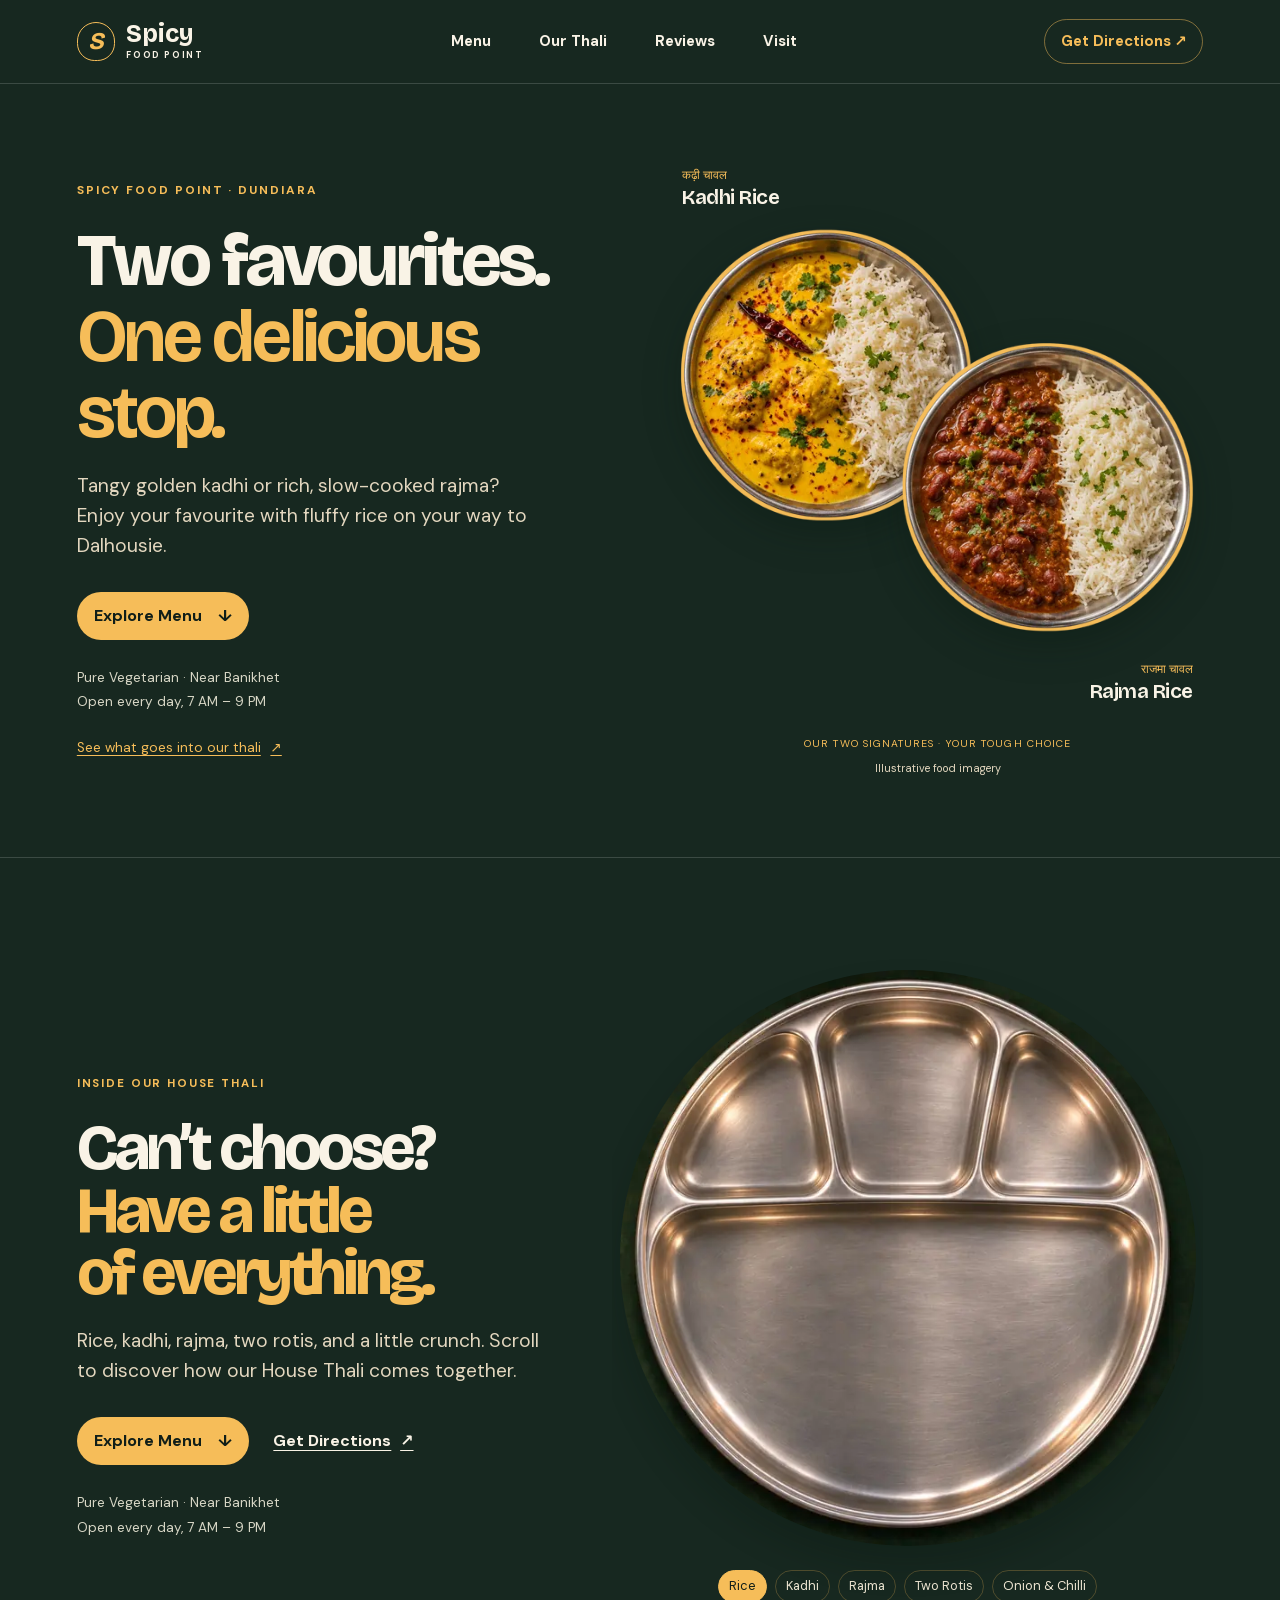
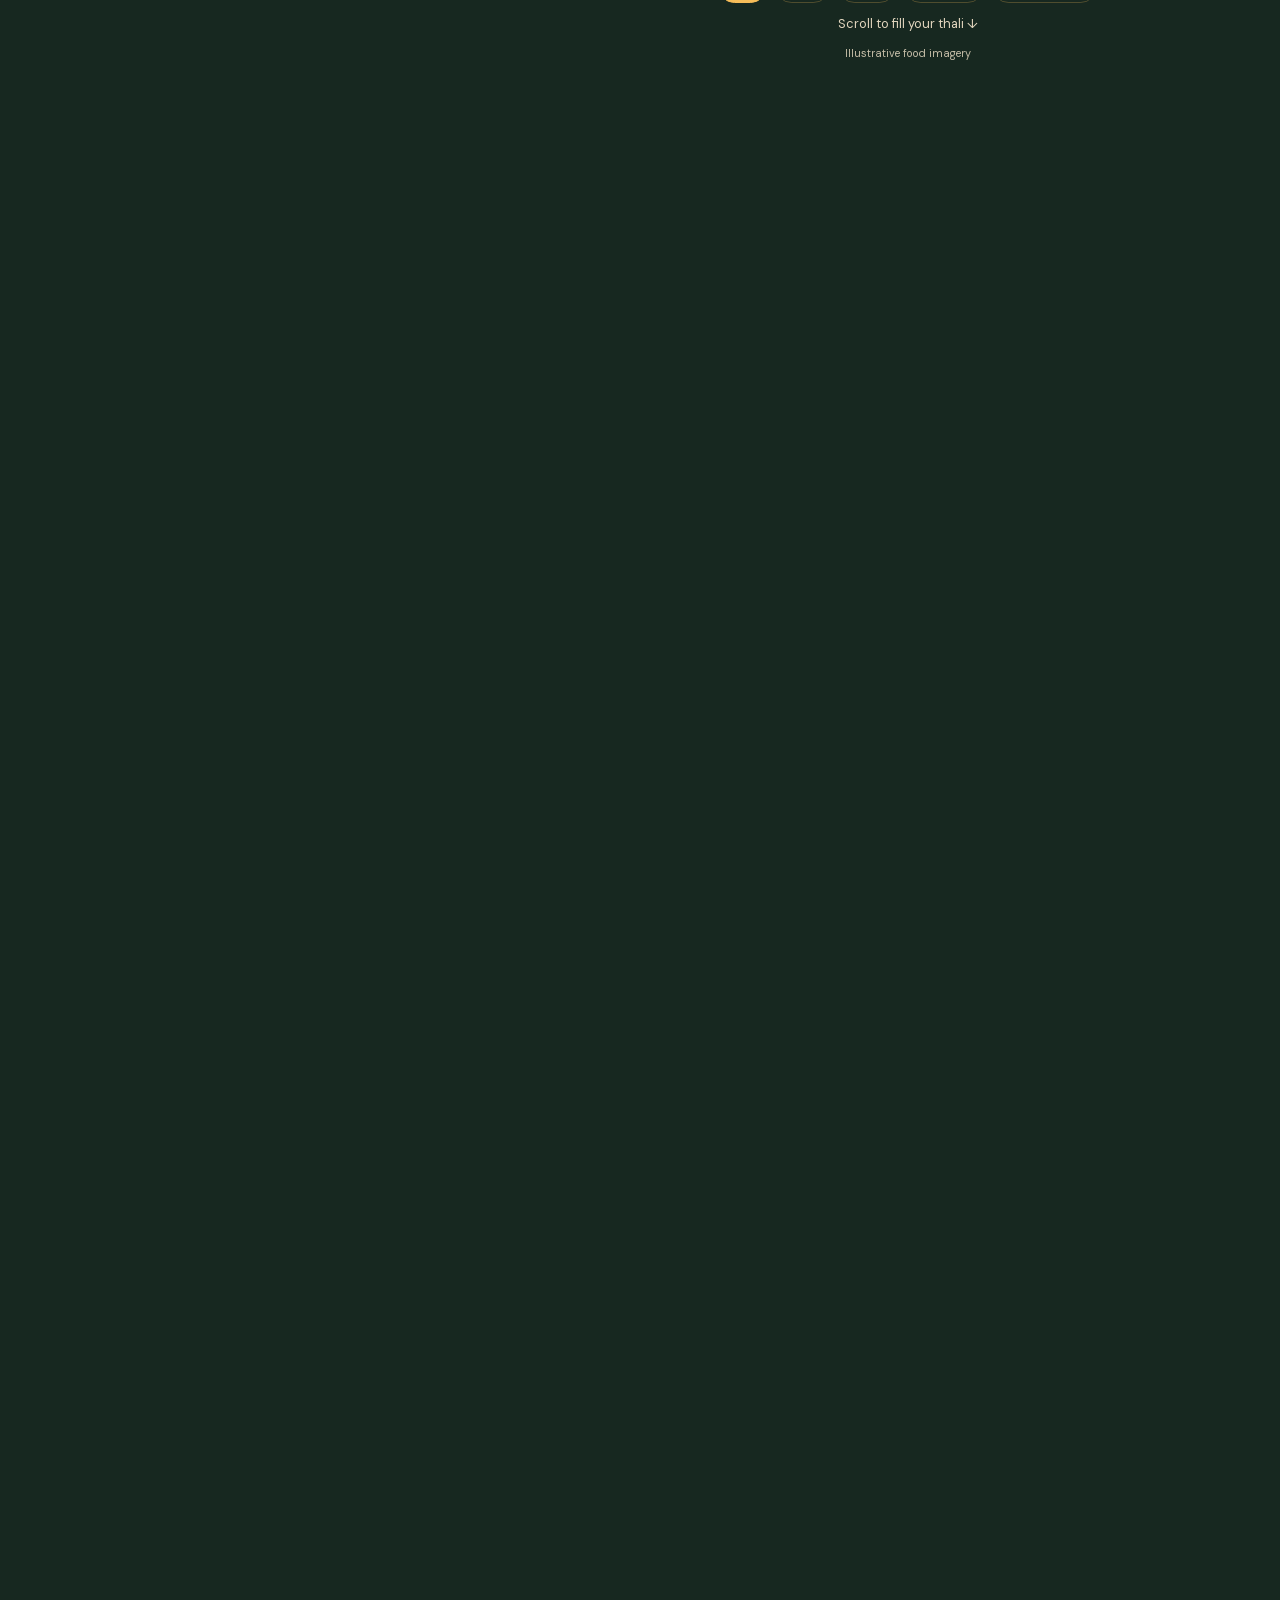
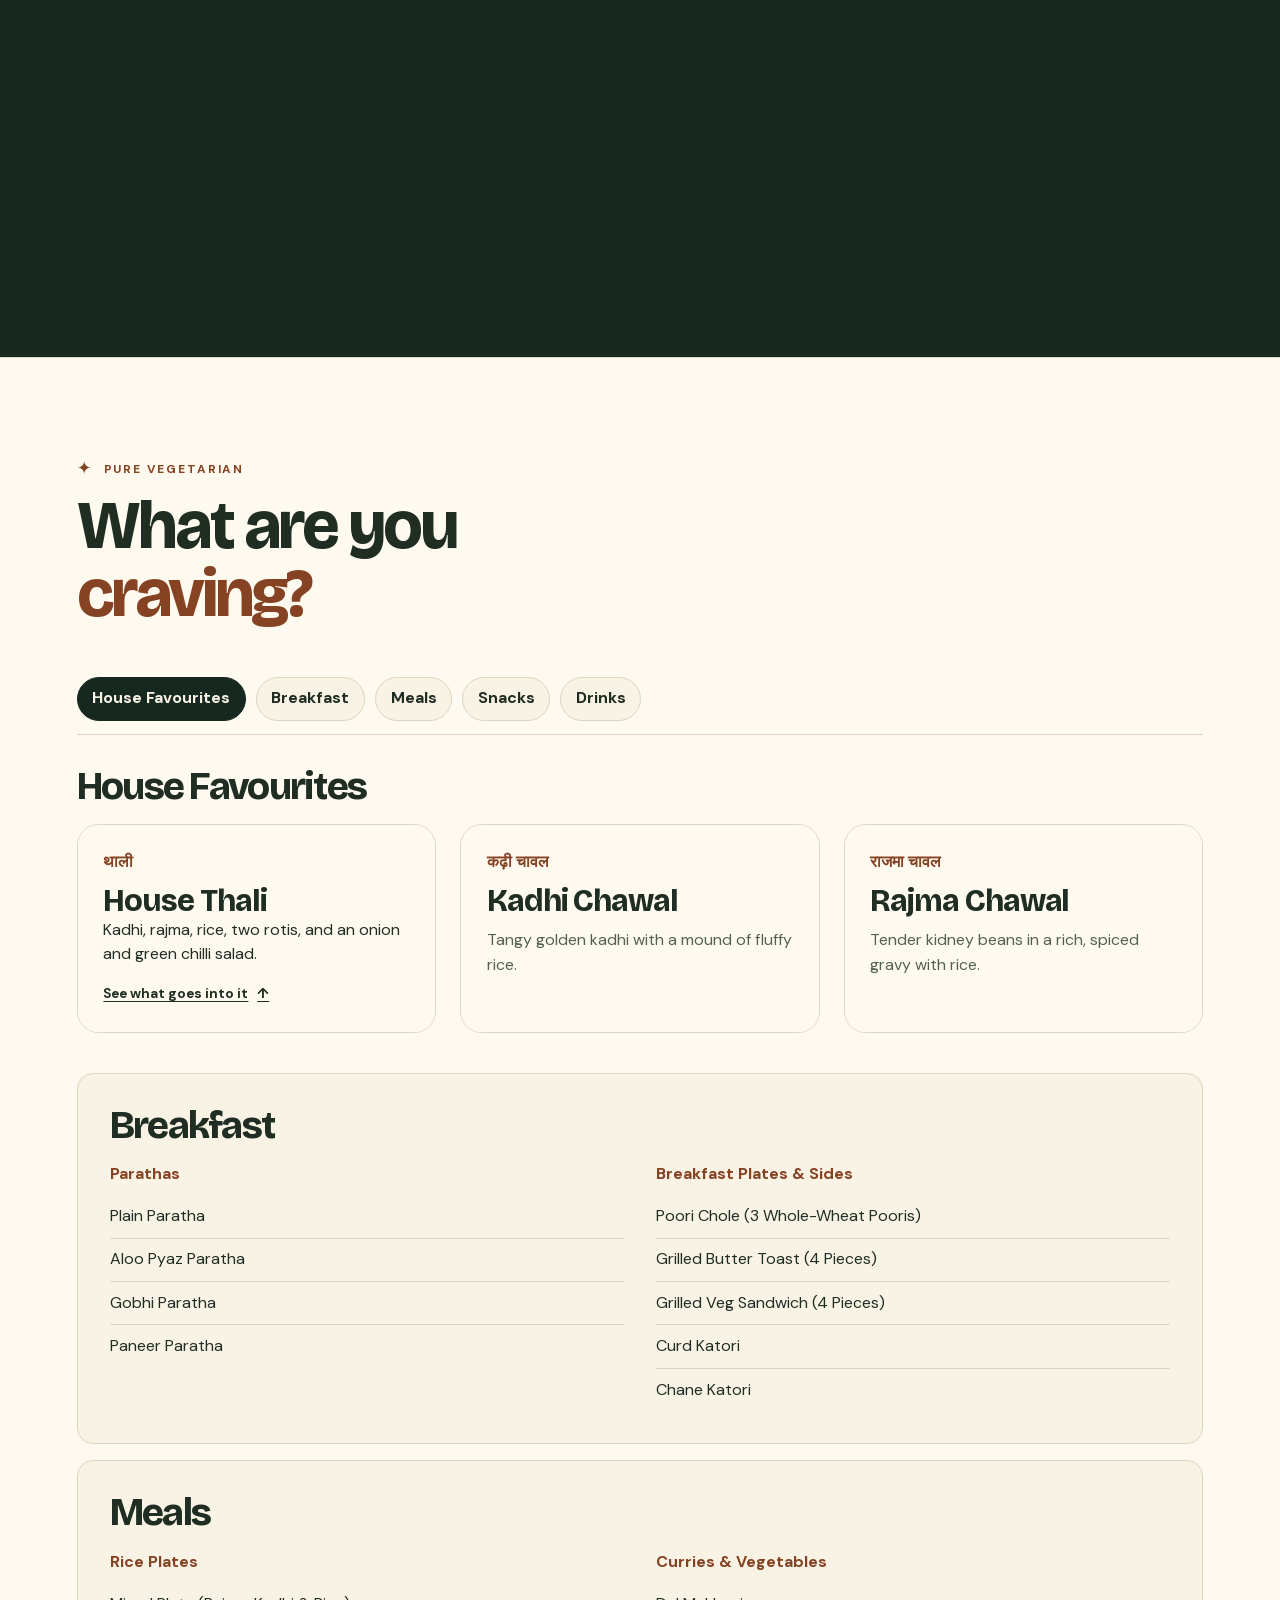
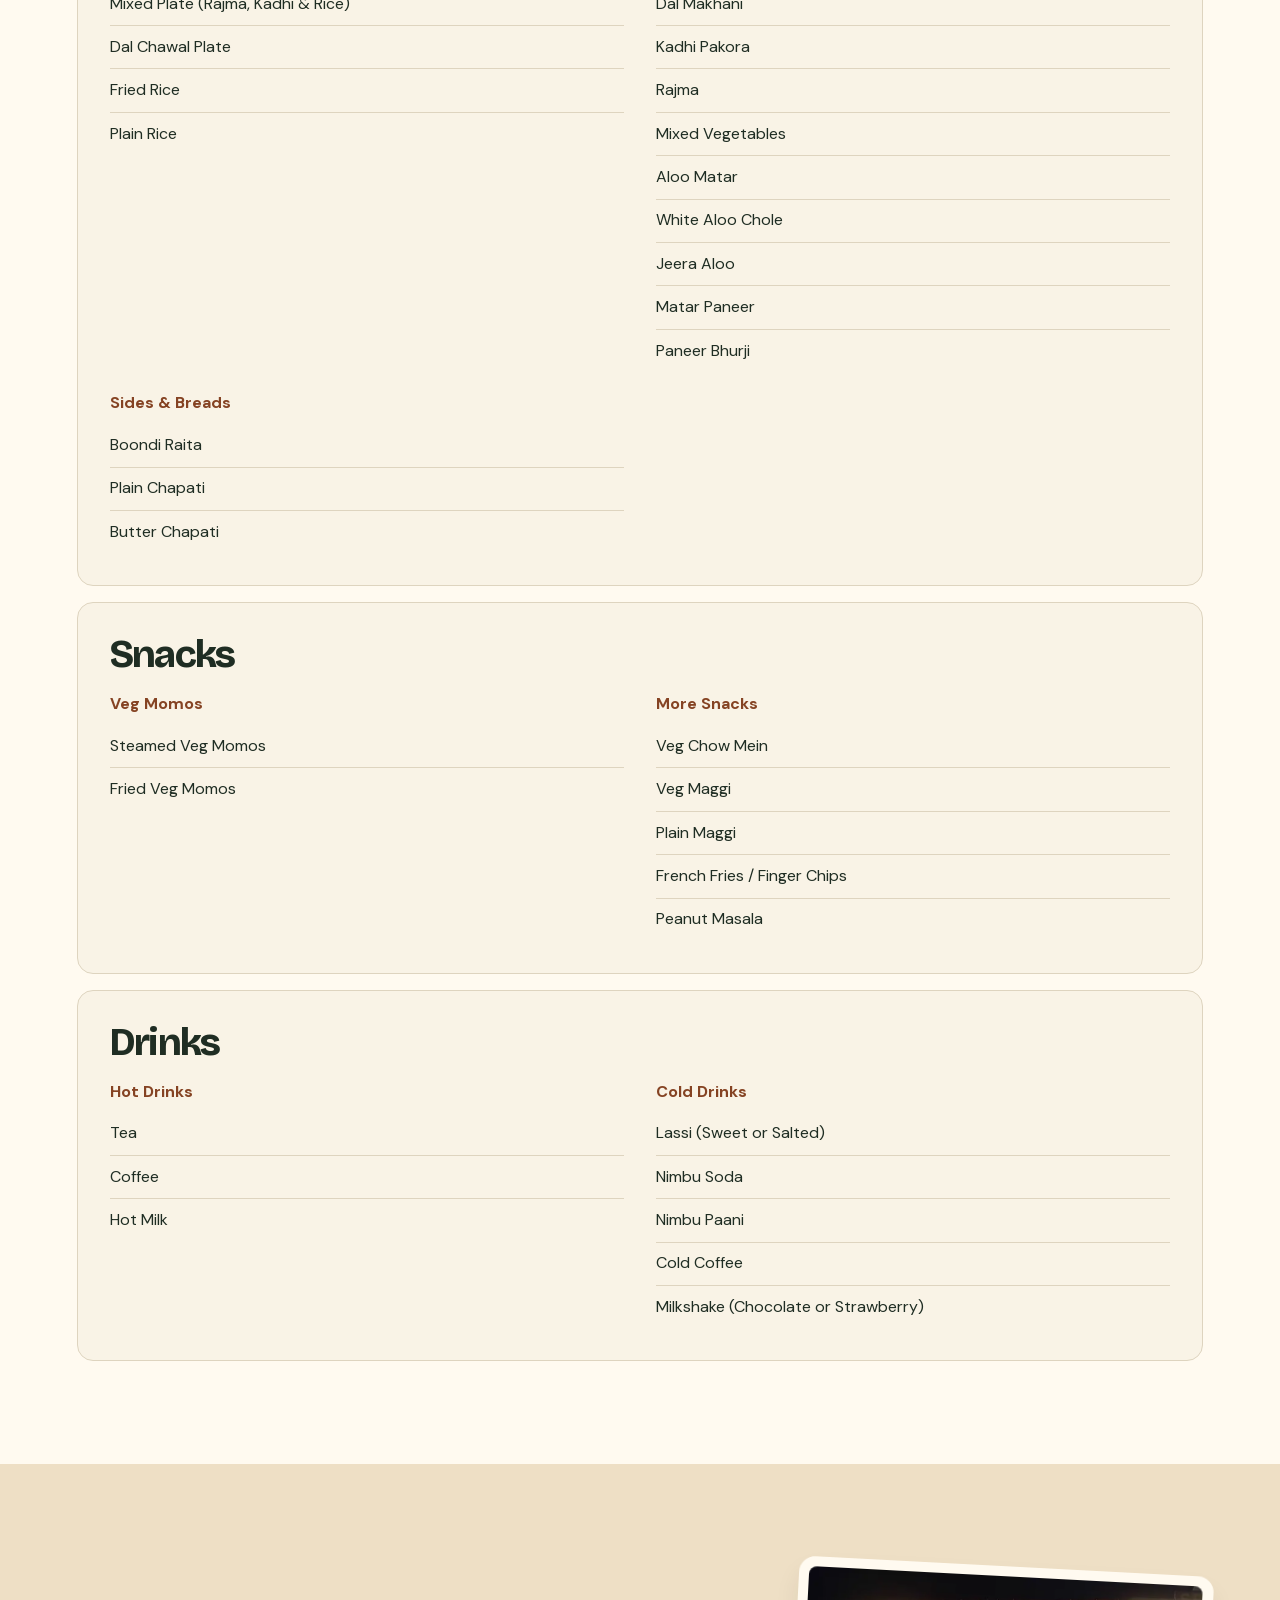
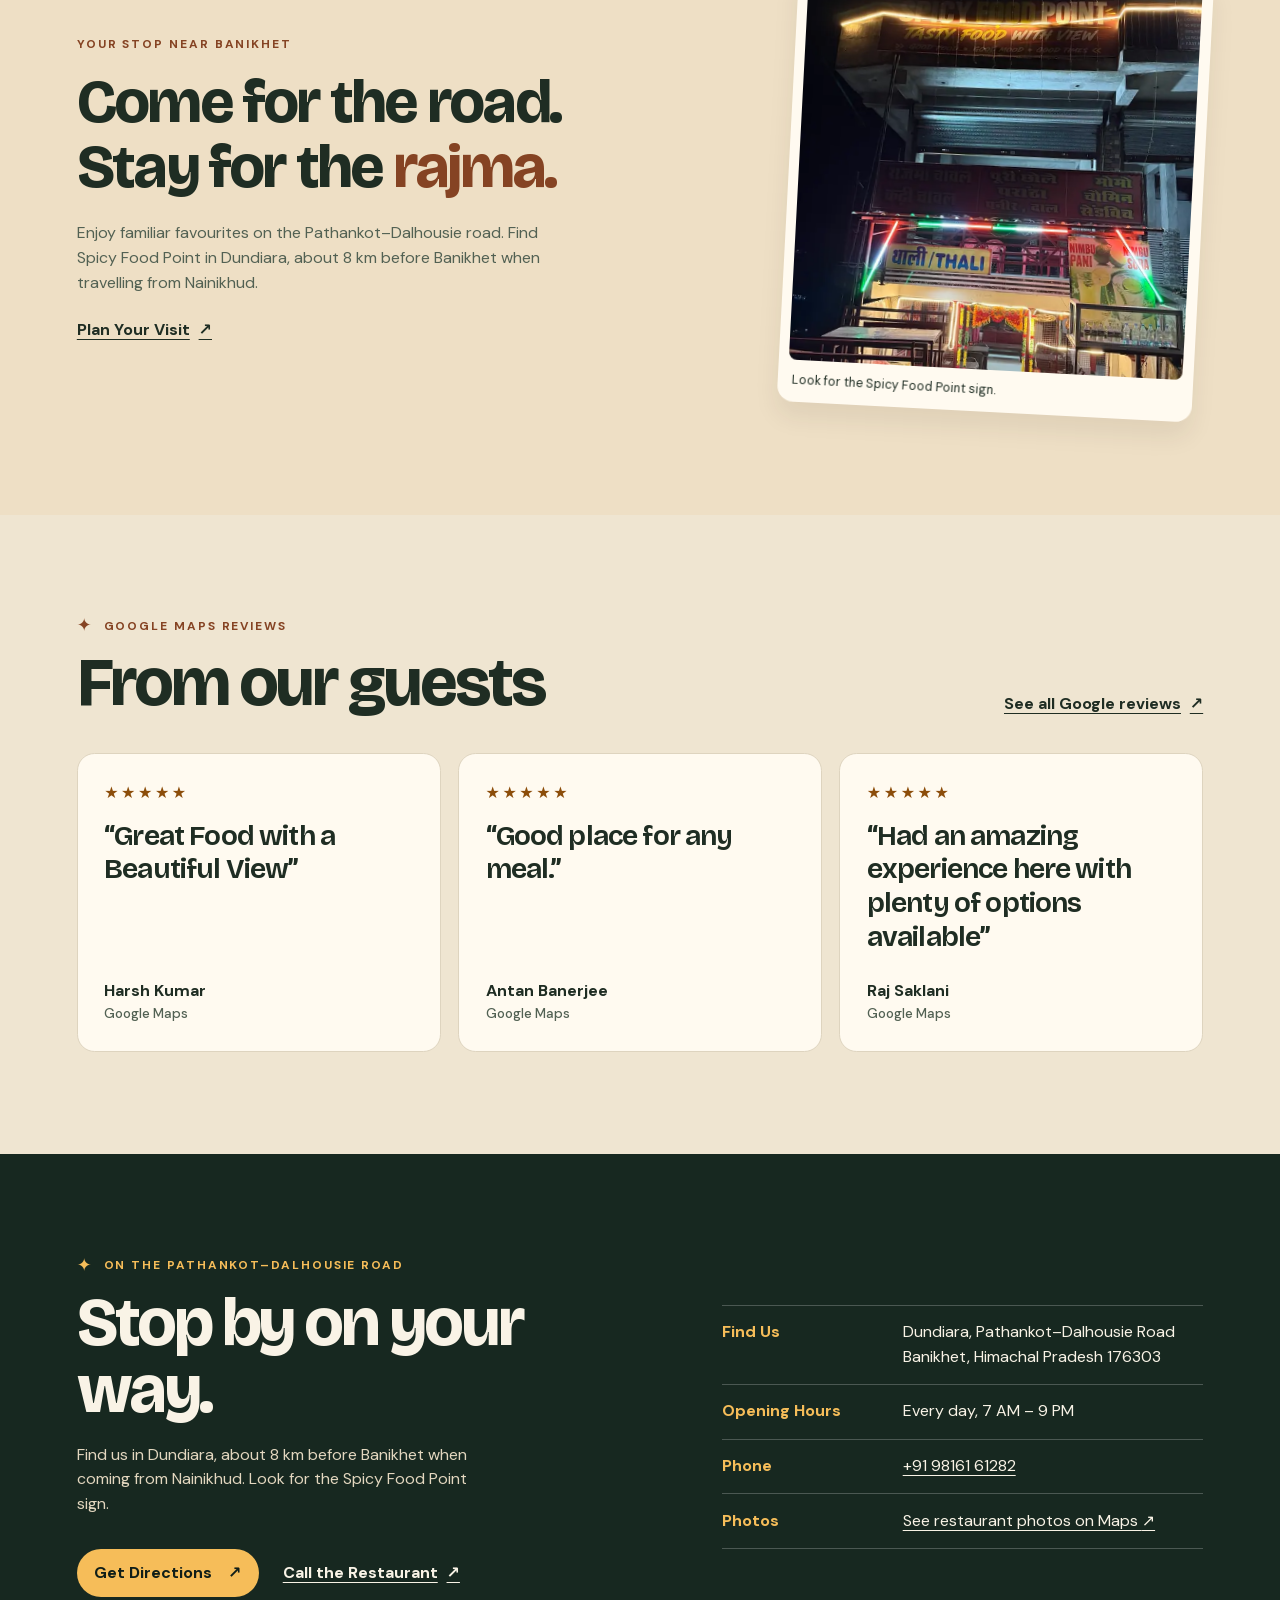
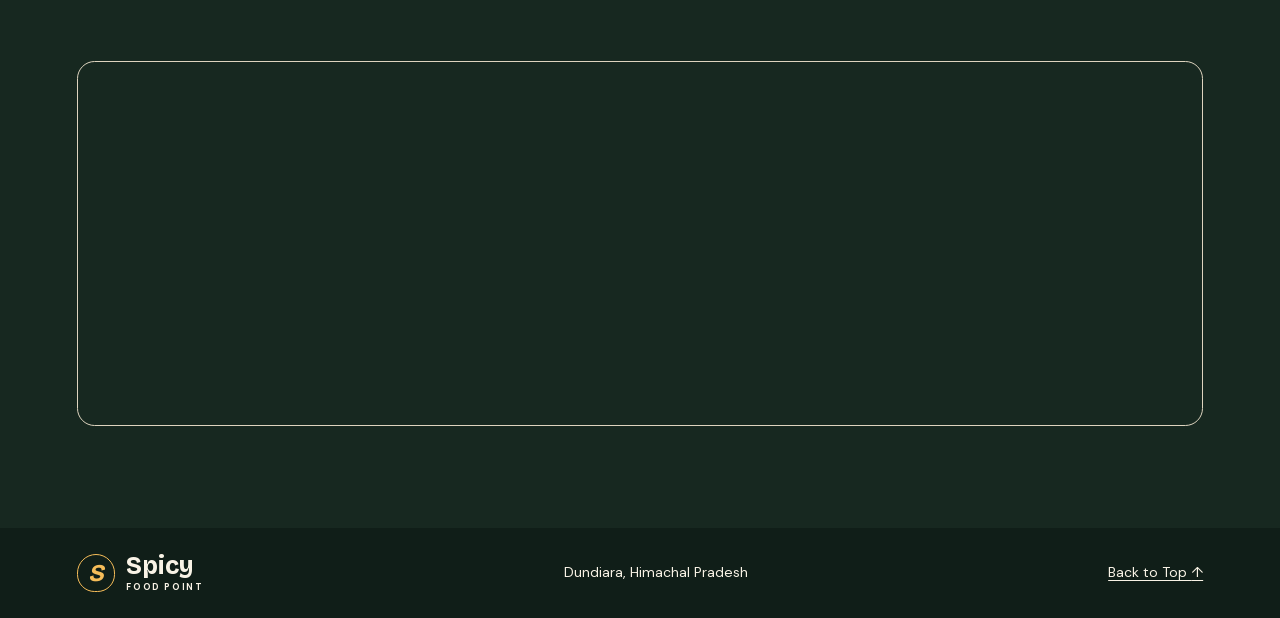
==== commit 41010fda: "Audit navigation, accessibility and metadata with regression coverage" ====
--- a/index.html
+++ b/index.html
@@ -5,6 +5,14 @@
   <meta name="viewport" content="width=device-width, initial-scale=1">
   <meta name="theme-color" content="#172820">
   <meta name="description" content="Stop for kadhi rice and rajma rice at Spicy Food Point on the Pathankot–Dalhousie road near Banikhet, Himachal Pradesh.">
+  <link rel="canonical" href="https://spicy-banikhet.netlify.app/">
+  <meta property="og:type" content="website">
+  <meta property="og:url" content="https://spicy-banikhet.netlify.app/">
+  <meta property="og:image" content="https://spicy-banikhet.netlify.app/assets/storefront.jpg">
+  <meta property="og:image:width" content="1126">
+  <meta property="og:image:height" content="1126">
+  <meta property="og:image:alt" content="The illuminated Spicy Food Point storefront in Dundiara">
+  <meta name="twitter:card" content="summary">
   <meta property="og:title" content="Spicy Food Point | Kadhi &amp; Rajma Rice near Banikhet">
   <meta property="og:description" content="A vegetarian restaurant serving kadhi rice and rajma rice on the road to Dalhousie.">
   <title>Spicy Food Point | Kadhi &amp; Rajma Rice near Banikhet</title>
@@ -37,7 +45,7 @@
     </div>
   </header>
 
-  <main id="main">
+  <main id="main" tabindex="-1">
     <section class="hero home-hero" aria-labelledby="hero-title">
       <div class="wrap home-hero-grid">
         <div class="hero-copy">
@@ -52,11 +60,11 @@
         </div>
         <div class="specialty-showcase" aria-label="Our signature rice plates">
           <figure class="specialty-plate specialty-kadhi">
-            <img src="./assets/kadhi-rice-cutout-640.webp" srcset="./assets/kadhi-rice-cutout-360.webp 360w, ./assets/kadhi-rice-cutout-640.webp 640w" sizes="(max-width: 760px) 42vw, 340px" width="640" height="640" fetchpriority="high" alt="Golden kadhi served alongside fluffy white rice">
+            <img src="./assets/kadhi-rice-cutout-640.webp" srcset="./assets/kadhi-rice-cutout-360.webp 360w, ./assets/kadhi-rice-cutout-640.webp 640w" sizes="(max-width: 760px) 53vw, 340px" width="640" height="640" fetchpriority="high" alt="Golden kadhi served alongside fluffy white rice">
             <figcaption><span lang="hi">कढ़ी चावल</span><strong>Kadhi Rice</strong></figcaption>
           </figure>
           <figure class="specialty-plate specialty-rajma">
-            <img src="./assets/rajma-rice-cutout-640.webp" srcset="./assets/rajma-rice-cutout-360.webp 360w, ./assets/rajma-rice-cutout-640.webp 640w" sizes="(max-width: 760px) 42vw, 340px" width="640" height="640" alt="Rich red kidney bean curry served with white rice">
+            <img src="./assets/rajma-rice-cutout-640.webp" srcset="./assets/rajma-rice-cutout-360.webp 360w, ./assets/rajma-rice-cutout-640.webp 640w" sizes="(max-width: 760px) 53vw, 340px" width="640" height="640" alt="Rich red kidney bean curry served with white rice">
             <figcaption><span lang="hi">राजमा चावल</span><strong>Rajma Rice</strong></figcaption>
           </figure>
           <p class="specialty-note">OUR TWO SIGNATURES · YOUR TOUGH CHOICE<small>Illustrative food imagery</small></p>
--- a/styles.css
+++ b/styles.css
@@ -155,7 +155,7 @@
 h2 em { color: var(--accent); }
 .plating-hero { position: relative; }
 .plating-sticky { display: grid; grid-template-columns: minmax(0, .9fr) minmax(0, 1.1fr); align-items: center; gap: clamp(1rem, 4vw, 4rem); min-height: 90svh; padding-block: 3rem; }
-.plating-hero .plating-title { font-size: clamp(3.4rem, 6.9vw, 7rem); line-height: .98; letter-spacing: -.065em; }
+.plating-hero .plating-title { font-size: clamp(2.6rem, min(5vw, 8svh), 5rem); line-height: .98; letter-spacing: -.065em; }
 .plating-hero .eyebrow { font-size: .72rem; }
 .hero-practical { margin-top: 1.6rem; color: #d8d7c6; font-size: .85rem; line-height: 1.8; }
 .plating-visual { min-width: 0; position: relative; overflow: clip; padding-top: 1rem; }
@@ -265,3 +265,12 @@
   .nav nav a { min-height: 44px; display: inline-flex; align-items: center; }
   .visit-details dd { overflow-wrap: anywhere; }
 }
+
+/* Fit the complete desktop scene inside shorter laptop windows. */
+@media (min-width: 761px) and (max-height: 740px) {
+  .plating-sticky { padding-block: 1.25rem; }
+  .plate-canvas { width: min(100%, 54svh); }
+  .plating-hero .hero-practical { display: none; }
+  .plating-hero .actions { margin-top: 1.25rem; }
+  .plating-steps { margin-top: .75rem; }
+}
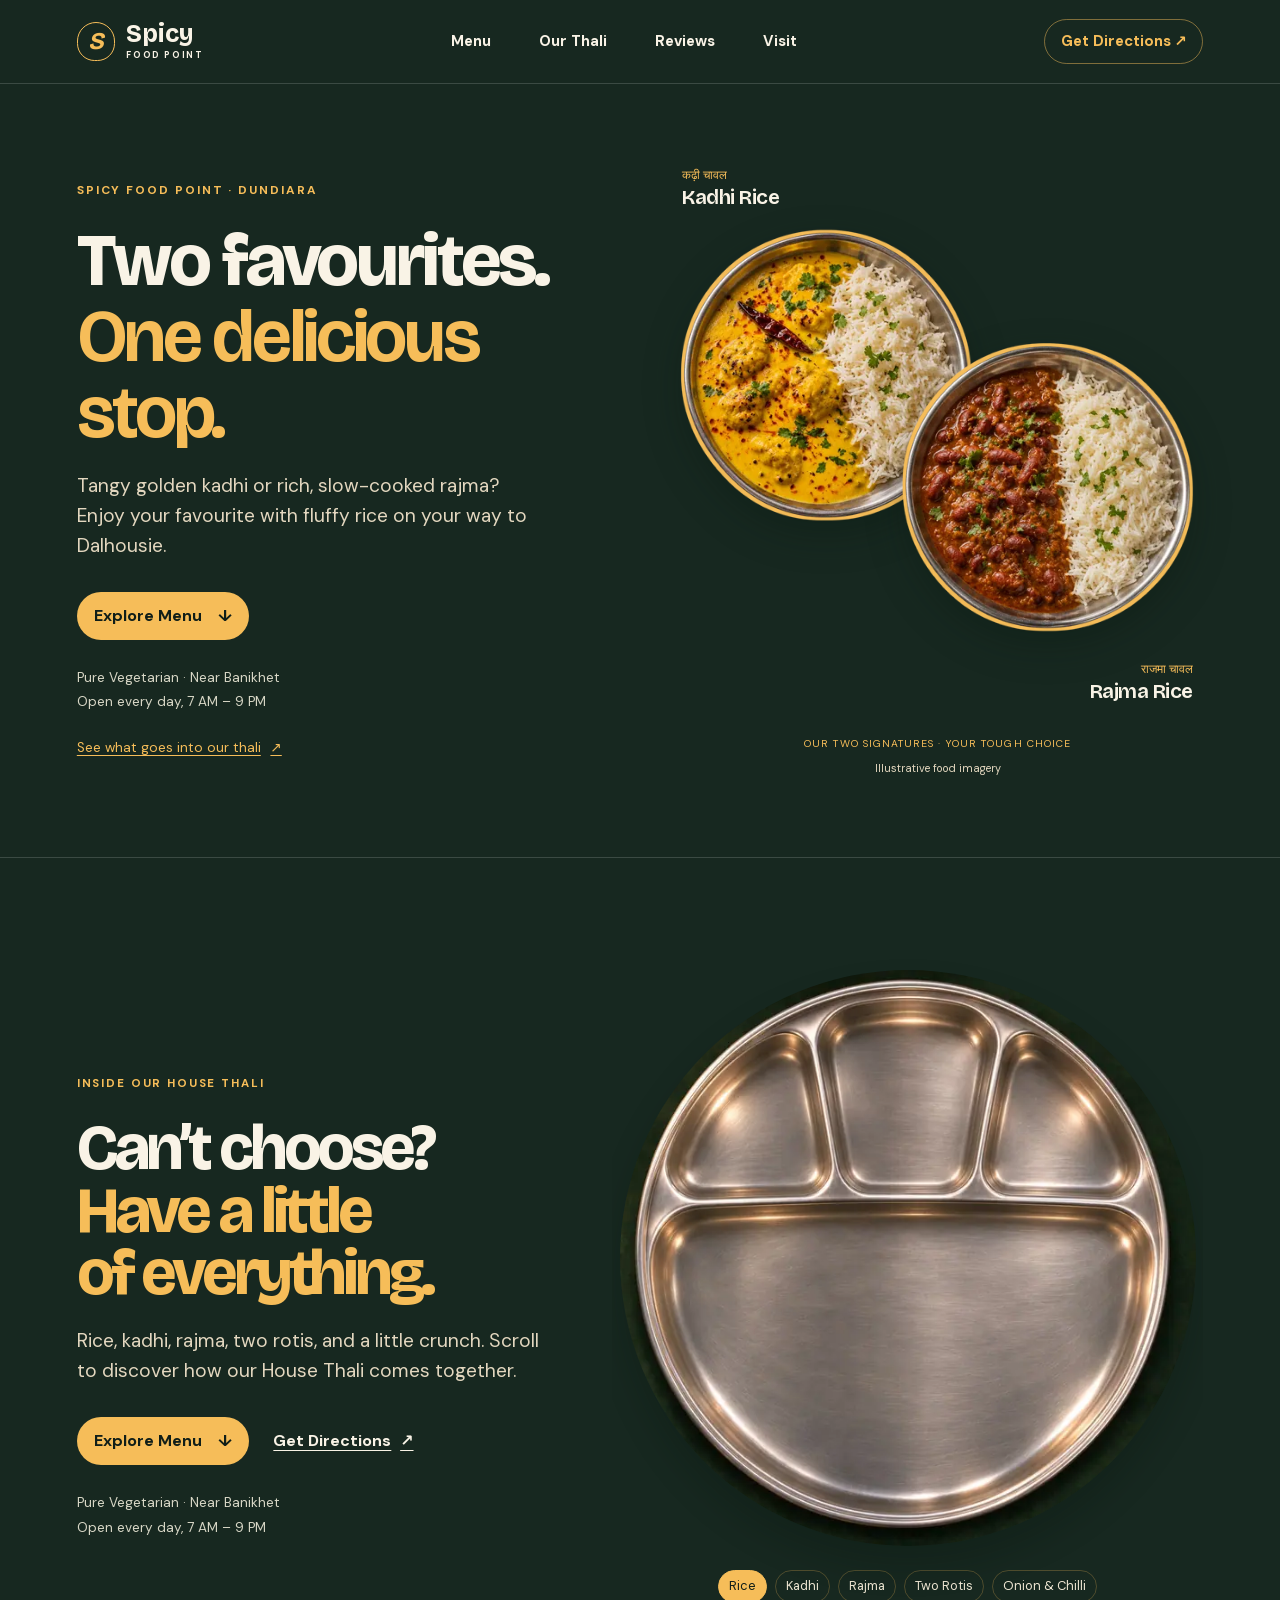
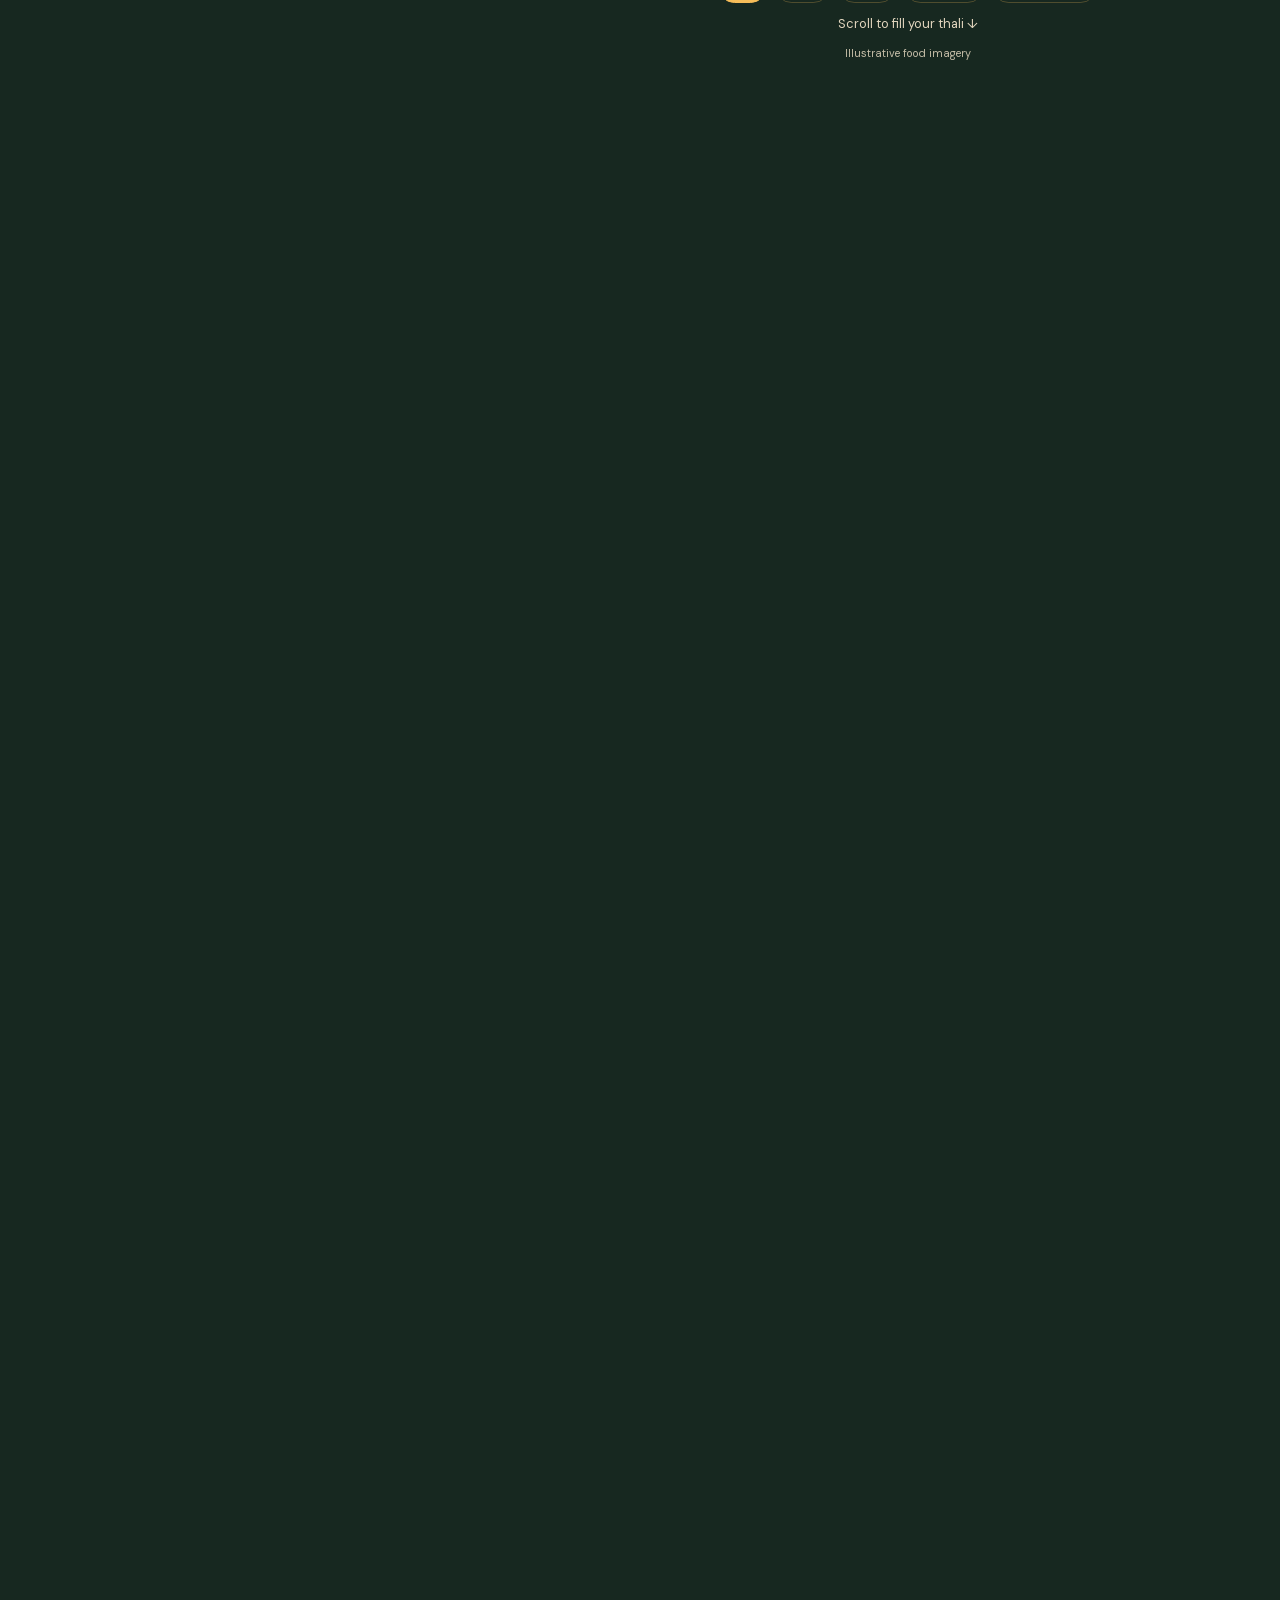
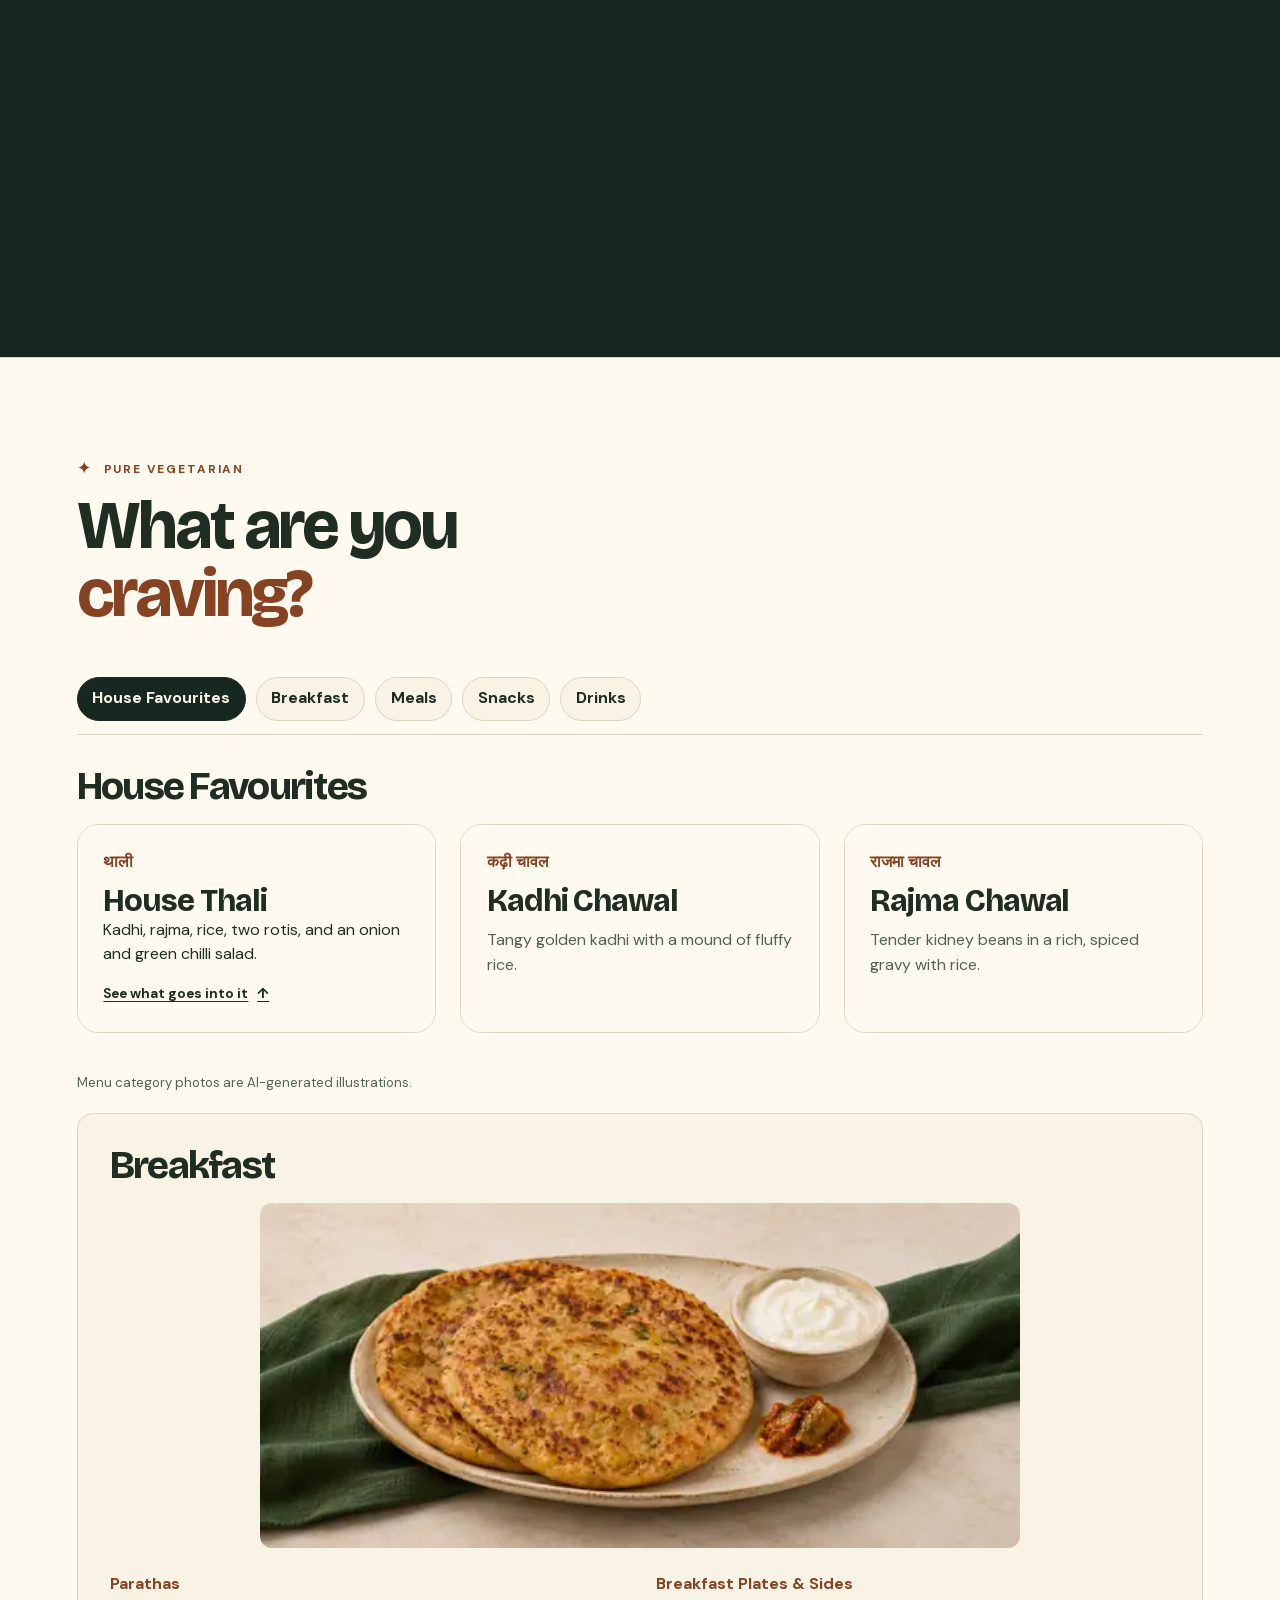
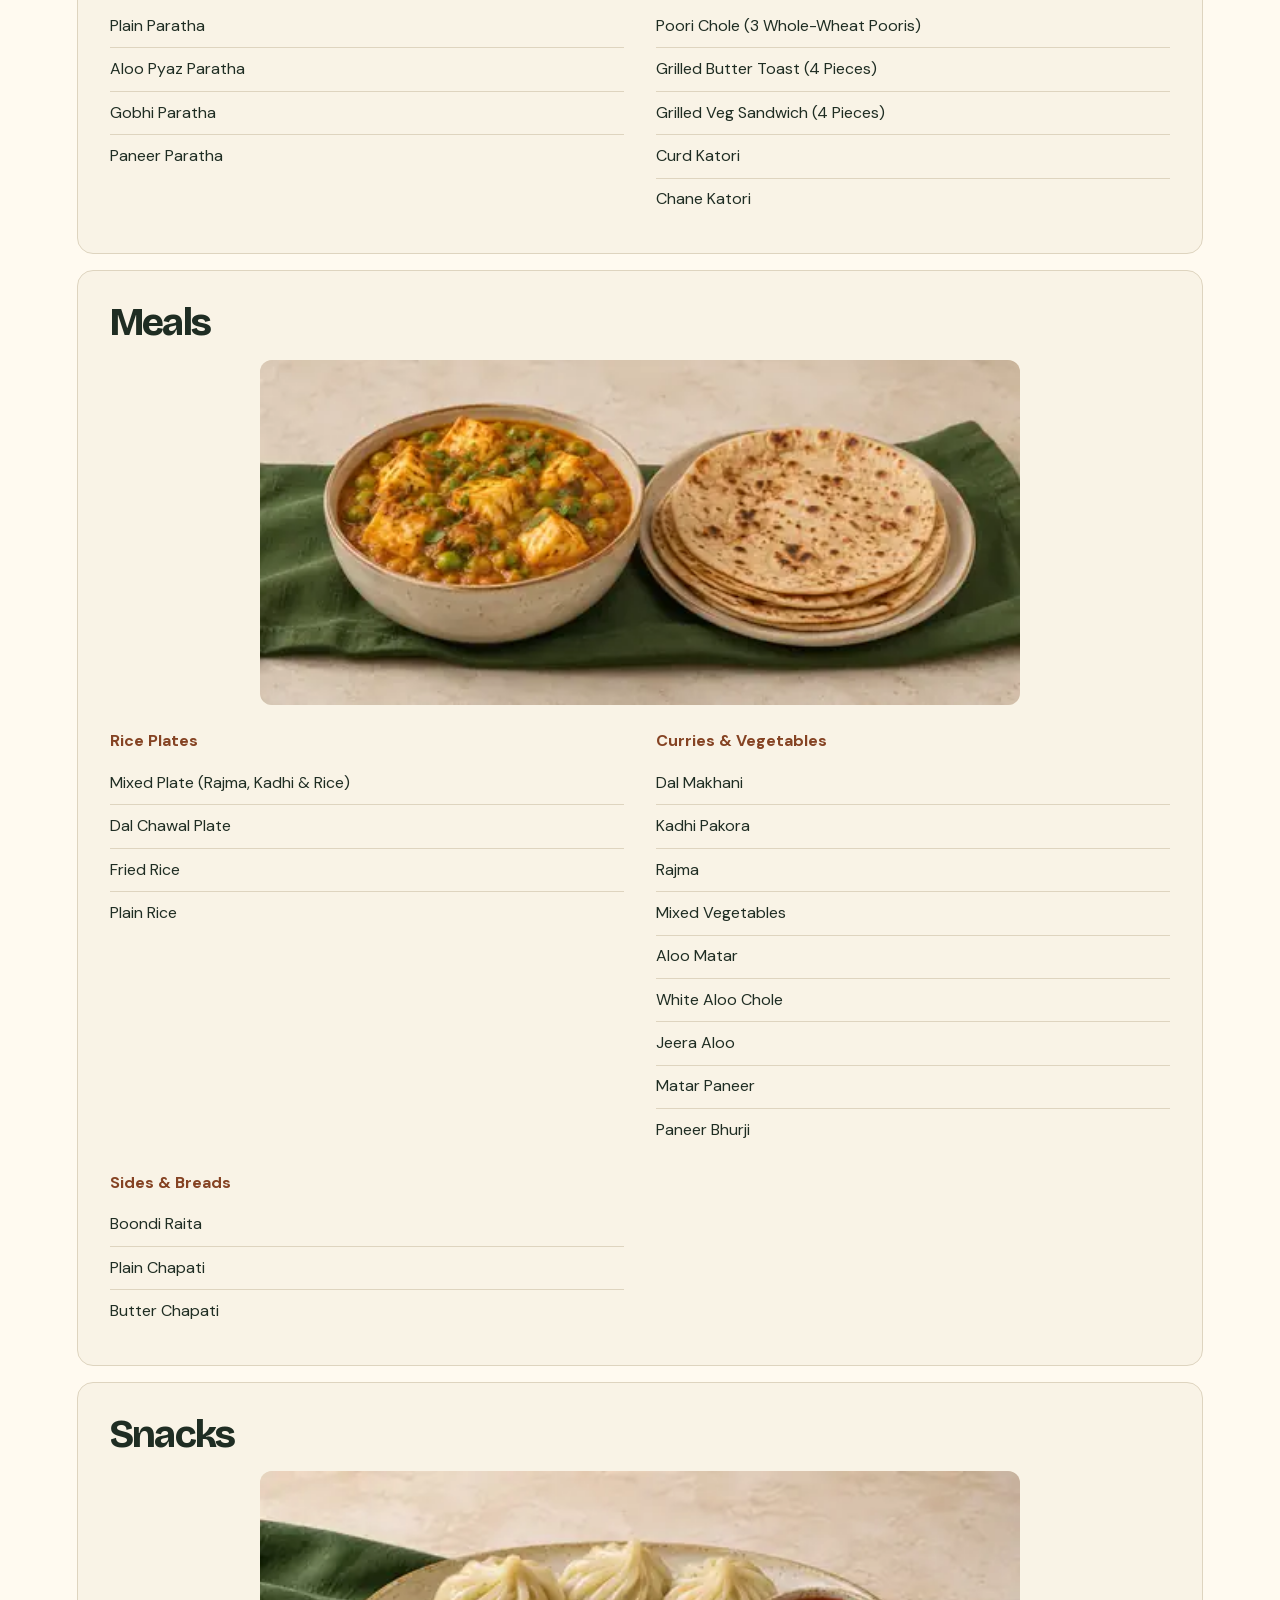
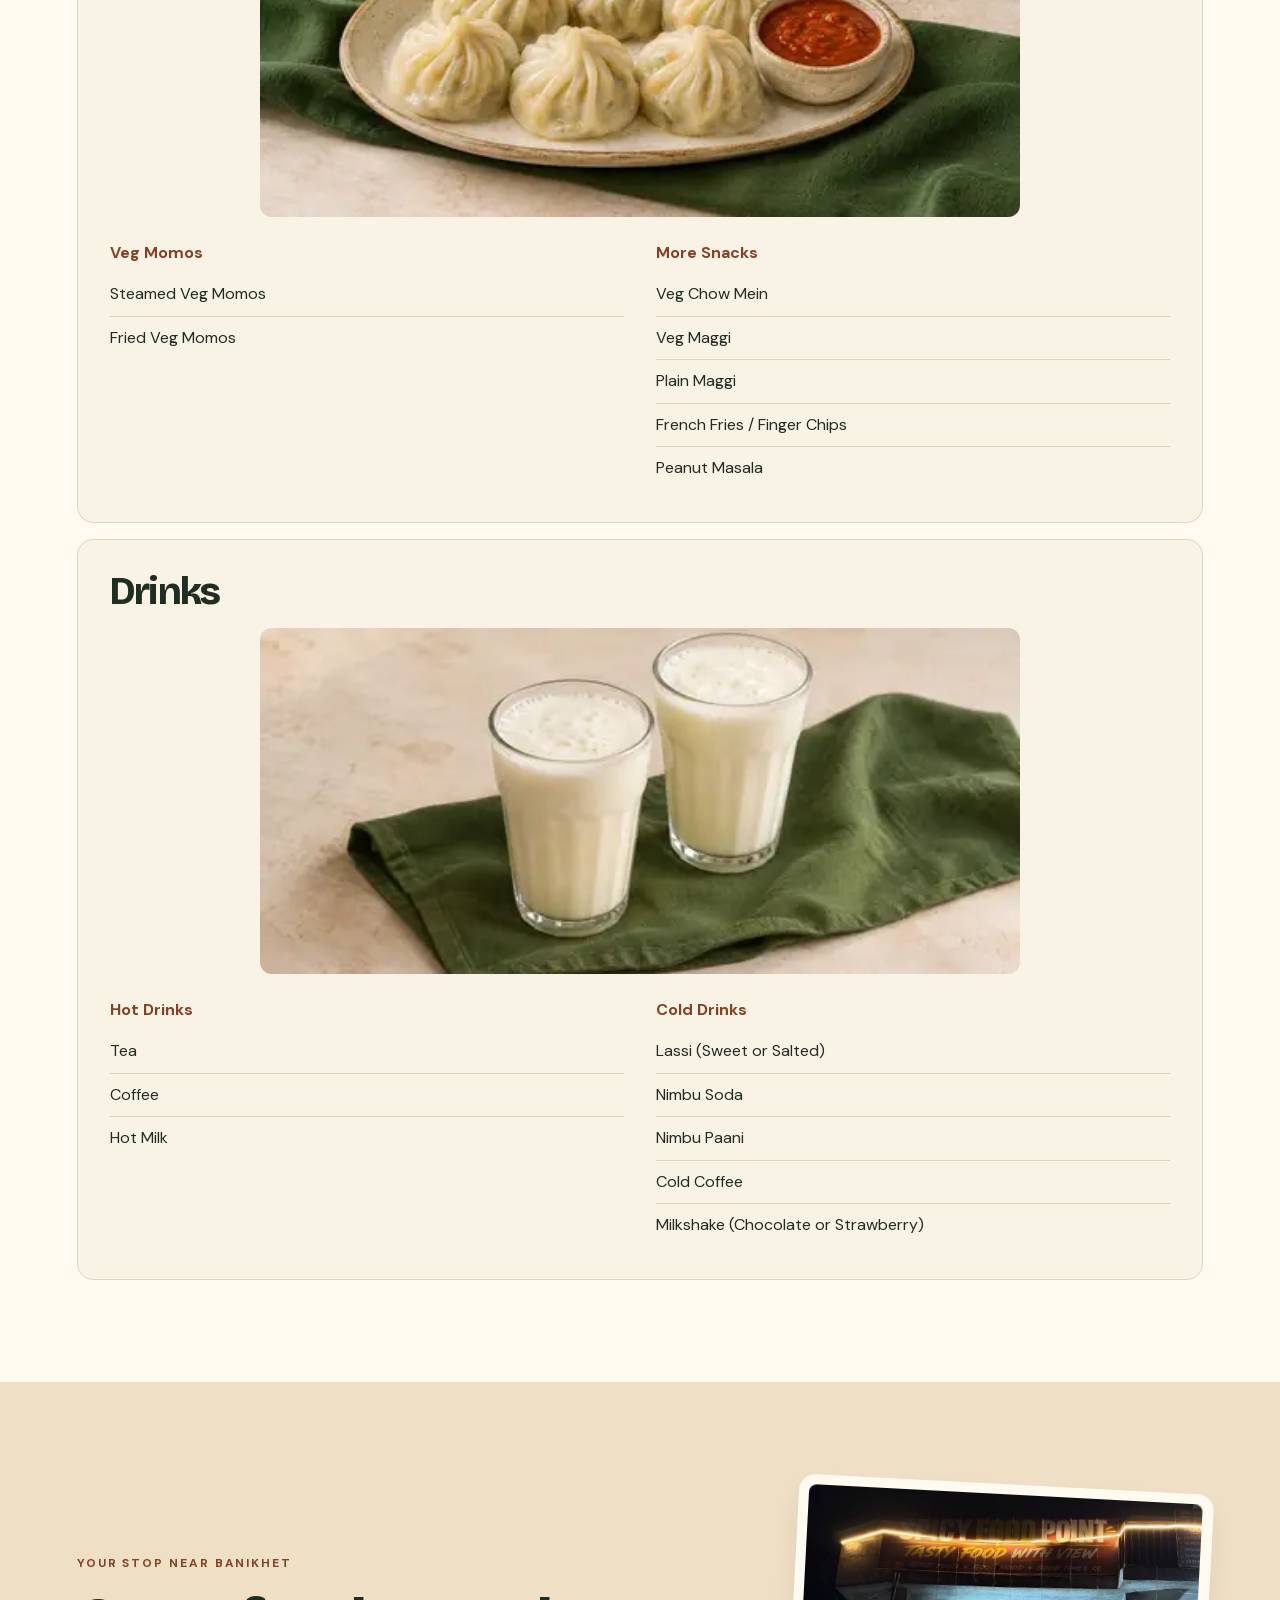
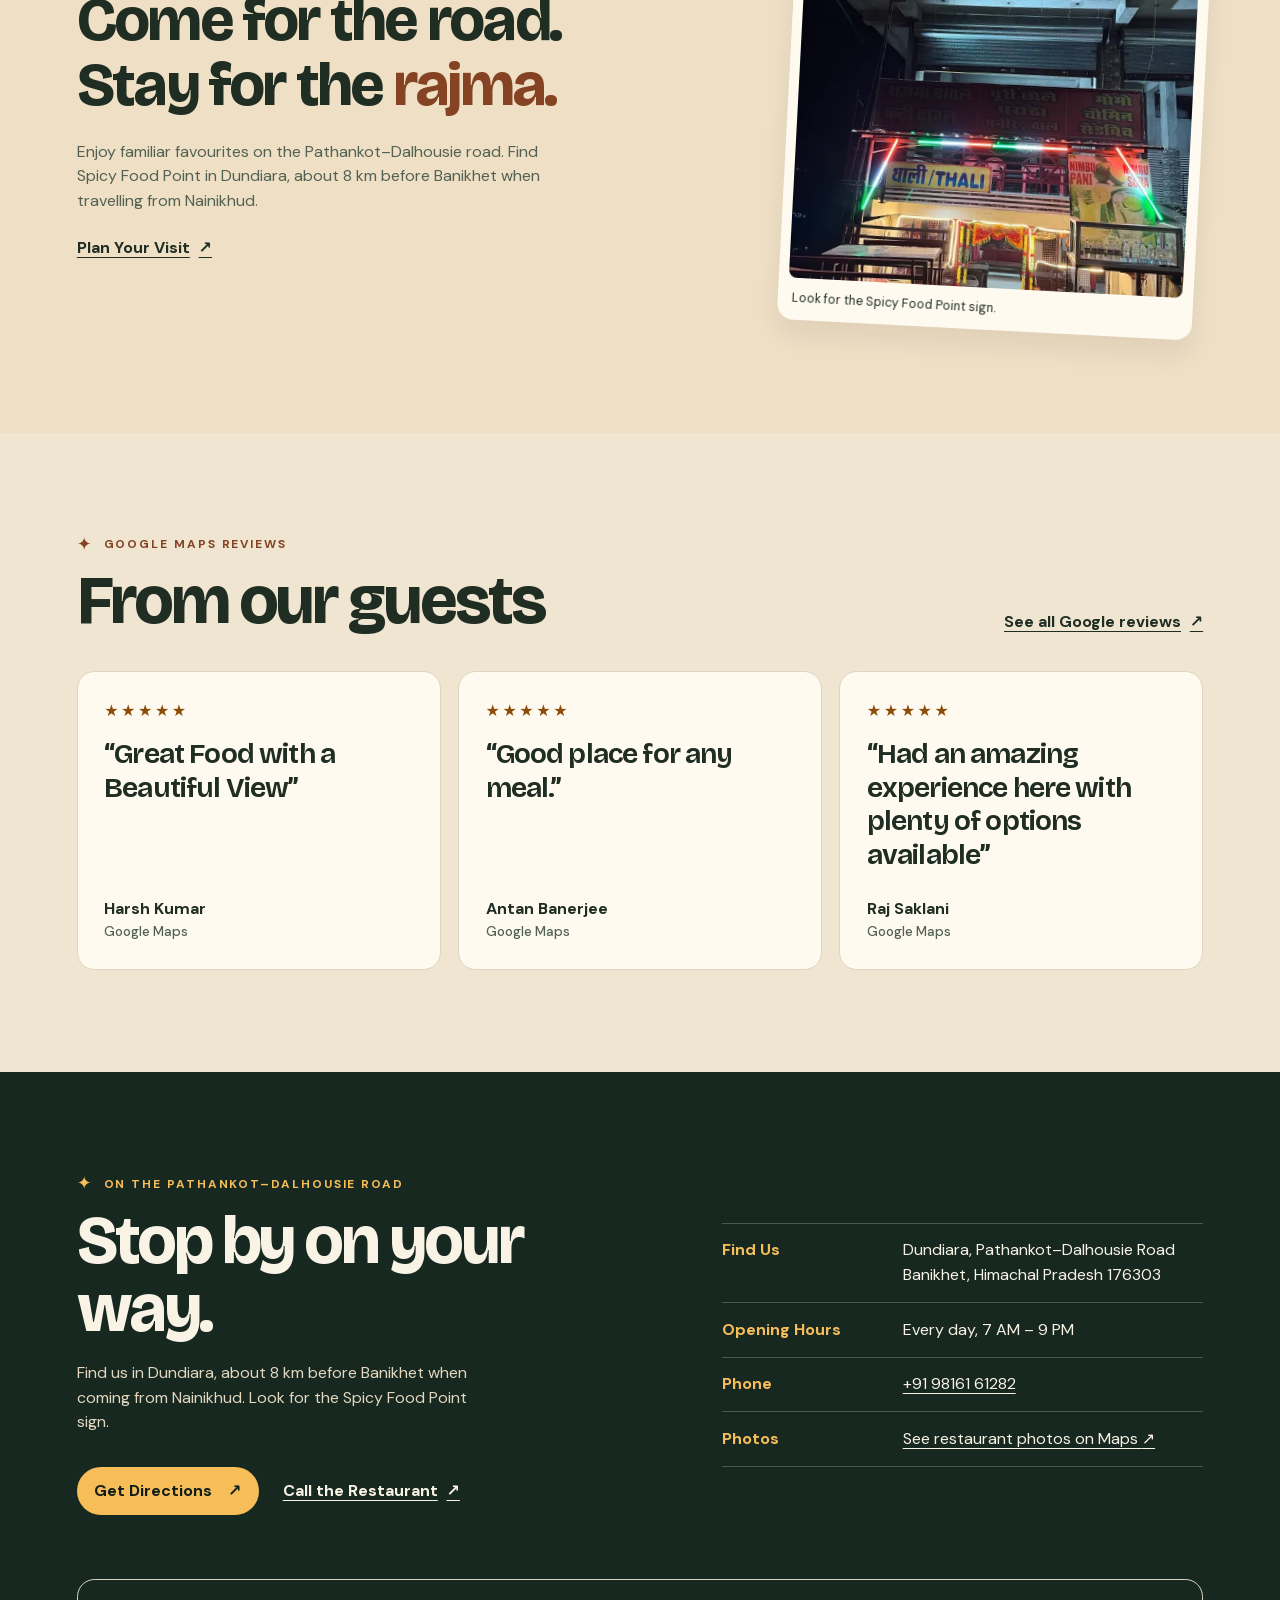
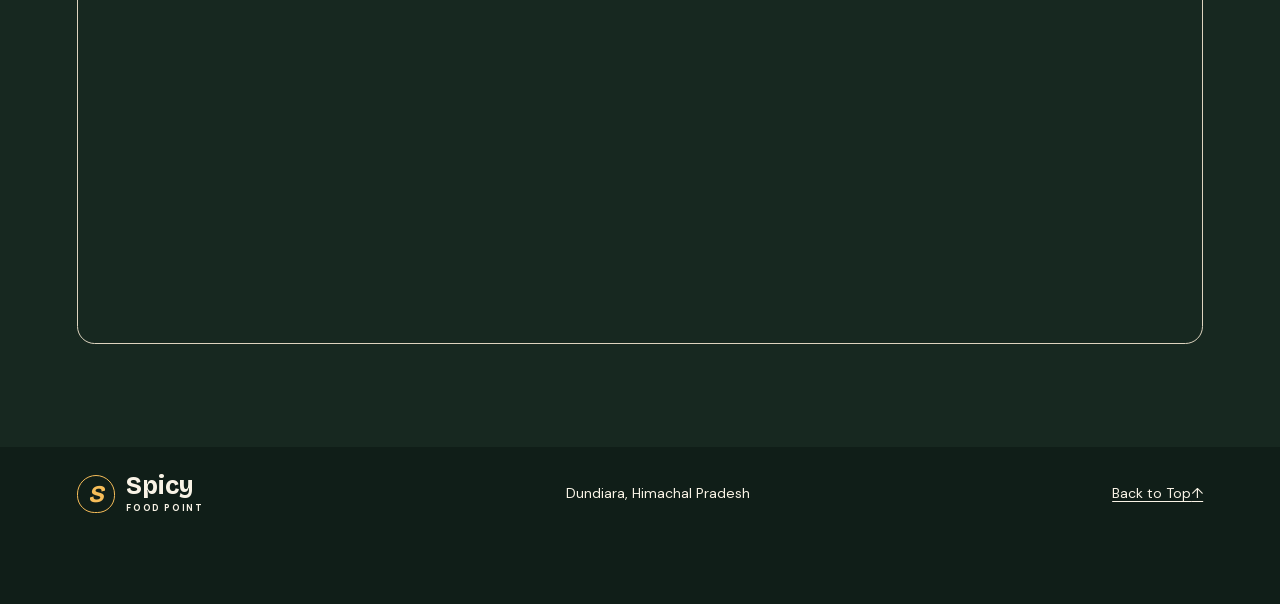
==== commit 0da98525: "Add lightweight menu category photos with responsive lazy loading" ====
--- a/index.html
+++ b/index.html
@@ -34,7 +34,7 @@
   <a class="skip" href="#main">Skip to content</a>
   <header class="site-header" id="top">
     <div class="wrap nav">
-      <a class="brand" href="#top" aria-label="Spicy Food Point home"><span class="brand-mark" aria-hidden="true">S</span><span>Spicy<span class="brand-sub">Food Point</span></span></a>
+      <a class="brand" href="/" aria-label="Spicy Food Point home"><span class="brand-mark" aria-hidden="true">S</span><span>Spicy<span class="brand-sub">Food Point</span></span></a>
       <nav aria-label="Main navigation">
         <a href="#menu">Menu</a>
         <a href="#our-thali">Our Thali</a>
@@ -133,9 +133,11 @@
             </article>
           </div>
         </section>
+        <p class="photo-note">Menu category photos are AI-generated illustrations.</p>
         <div class="menu-grid">
           <section class="menu-group" id="breakfast" aria-labelledby="breakfast-title">
             <h3 id="breakfast-title">Breakfast</h3>
+            <img class="menu-category-image" src="./assets/menu-breakfast-480.webp" srcset="./assets/menu-breakfast-480.webp 480w, ./assets/menu-breakfast-800.webp 800w" sizes="(max-width: 760px) calc(90vw - 2.1rem), 760px" width="800" height="364" loading="lazy" decoding="async" fetchpriority="low" alt="Aloo parathas served with curd and pickle">
             <div class="menu-columns">
               <div class="menu-subgroup">
                 <h4>Parathas</h4>
@@ -160,6 +162,7 @@
           </section>
           <section class="menu-group" id="meals" aria-labelledby="meals-title">
             <h3 id="meals-title">Meals</h3>
+            <img class="menu-category-image" src="./assets/menu-meals-480.webp" srcset="./assets/menu-meals-480.webp 480w, ./assets/menu-meals-800.webp 800w" sizes="(max-width: 760px) calc(90vw - 2.1rem), 760px" width="800" height="364" loading="lazy" decoding="async" fetchpriority="low" alt="Matar paneer curry with a stack of chapatis">
             <div class="menu-columns">
               <div class="menu-subgroup">
                 <h4>Rice Plates</h4>
@@ -196,6 +199,7 @@
           </section>
           <section class="menu-group" id="snacks" aria-labelledby="snacks-title">
             <h3 id="snacks-title">Snacks</h3>
+            <img class="menu-category-image" src="./assets/menu-snacks-480.webp" srcset="./assets/menu-snacks-480.webp 480w, ./assets/menu-snacks-800.webp 800w" sizes="(max-width: 760px) calc(90vw - 2.1rem), 760px" width="800" height="364" loading="lazy" decoding="async" fetchpriority="low" alt="Steamed vegetarian momos with red dipping sauce">
             <div class="menu-columns">
               <div class="menu-subgroup">
                 <h4>Veg Momos</h4>
@@ -218,6 +222,7 @@
           </section>
           <section class="menu-group" id="drinks" aria-labelledby="drinks-title">
             <h3 id="drinks-title">Drinks</h3>
+            <img class="menu-category-image" src="./assets/menu-drinks-480.webp" srcset="./assets/menu-drinks-480.webp 480w, ./assets/menu-drinks-800.webp 800w" sizes="(max-width: 760px) calc(90vw - 2.1rem), 760px" width="800" height="364" loading="lazy" decoding="async" fetchpriority="low" alt="Two glasses of frothy plain lassi">
             <div class="menu-columns">
               <div class="menu-subgroup">
                 <h4>Hot Drinks</h4>
@@ -309,7 +314,7 @@
   </main>
   <footer>
     <div class="wrap footer-inner">
-      <a class="brand" href="#top" aria-label="Spicy Food Point, back to top"><span class="brand-mark" aria-hidden="true">S</span><span>Spicy<span class="brand-sub">Food Point</span></span></a>
+      <a class="brand" href="/" aria-label="Spicy Food Point home"><span class="brand-mark" aria-hidden="true">S</span><span>Spicy<span class="brand-sub">Food Point</span></span></a>
       <span>Dundiara, Himachal Pradesh</span>
       <a href="#top">Back to Top <span aria-hidden="true">↑</span></a>
     </div>
--- a/styles.css
+++ b/styles.css
@@ -274,3 +274,28 @@
   .plating-hero .actions { margin-top: 1.25rem; }
   .plating-steps { margin-top: .75rem; }
 }
+
+/* Keep footer controls clear of the hosting badge and phone safe areas. */
+footer { padding-bottom: calc(5.5rem + env(safe-area-inset-bottom, 0px)); }
+.footer-inner > a:last-child { display: inline-flex; align-items: center; min-height: 44px; }
+
+/* Centre the mobile presentation while keeping reading-heavy lists aligned. */
+@media (max-width: 760px) {
+  .home-hero .hero-copy, .plating-hero .hero-copy, .story-grid > div, .visit-intro { text-align: center; }
+  .hero .eyebrow, .section-head .eyebrow, .story .eyebrow, .visit .eyebrow { justify-content: center; }
+  .hero .intro, .story p:not(.eyebrow), .visit-intro > p { margin-inline: auto; }
+  .actions { justify-content: center; }
+  .section-head { justify-content: center; text-align: center; }
+  .section-head > div { width: 100%; }
+  .menu-featured > h3, .menu-group > h3 { text-align: center; }
+  .dish-name { text-align: center; }
+  .dish-heading { justify-content: center; }
+  .specialty-plate figcaption { align-self: center; padding-inline: 0; text-align: center; }
+  .review .stars, .review figcaption { text-align: center; }
+  .visit-grid { grid-template-columns: 1fr; }
+  .footer-inner { flex-direction: column; justify-content: center; text-align: center; }
+}
+
+.menu-category-image { width: 100%; max-width: 760px; aspect-ratio: 11 / 5; object-fit: cover; margin: 0 auto 1.5rem; border-radius: .75rem; background: var(--soft); }
+.menu > .wrap > .photo-note { margin-block: 0 1.25rem; }
+@media (max-width: 760px) { .menu-category-image { margin-bottom: 1.15rem; } }
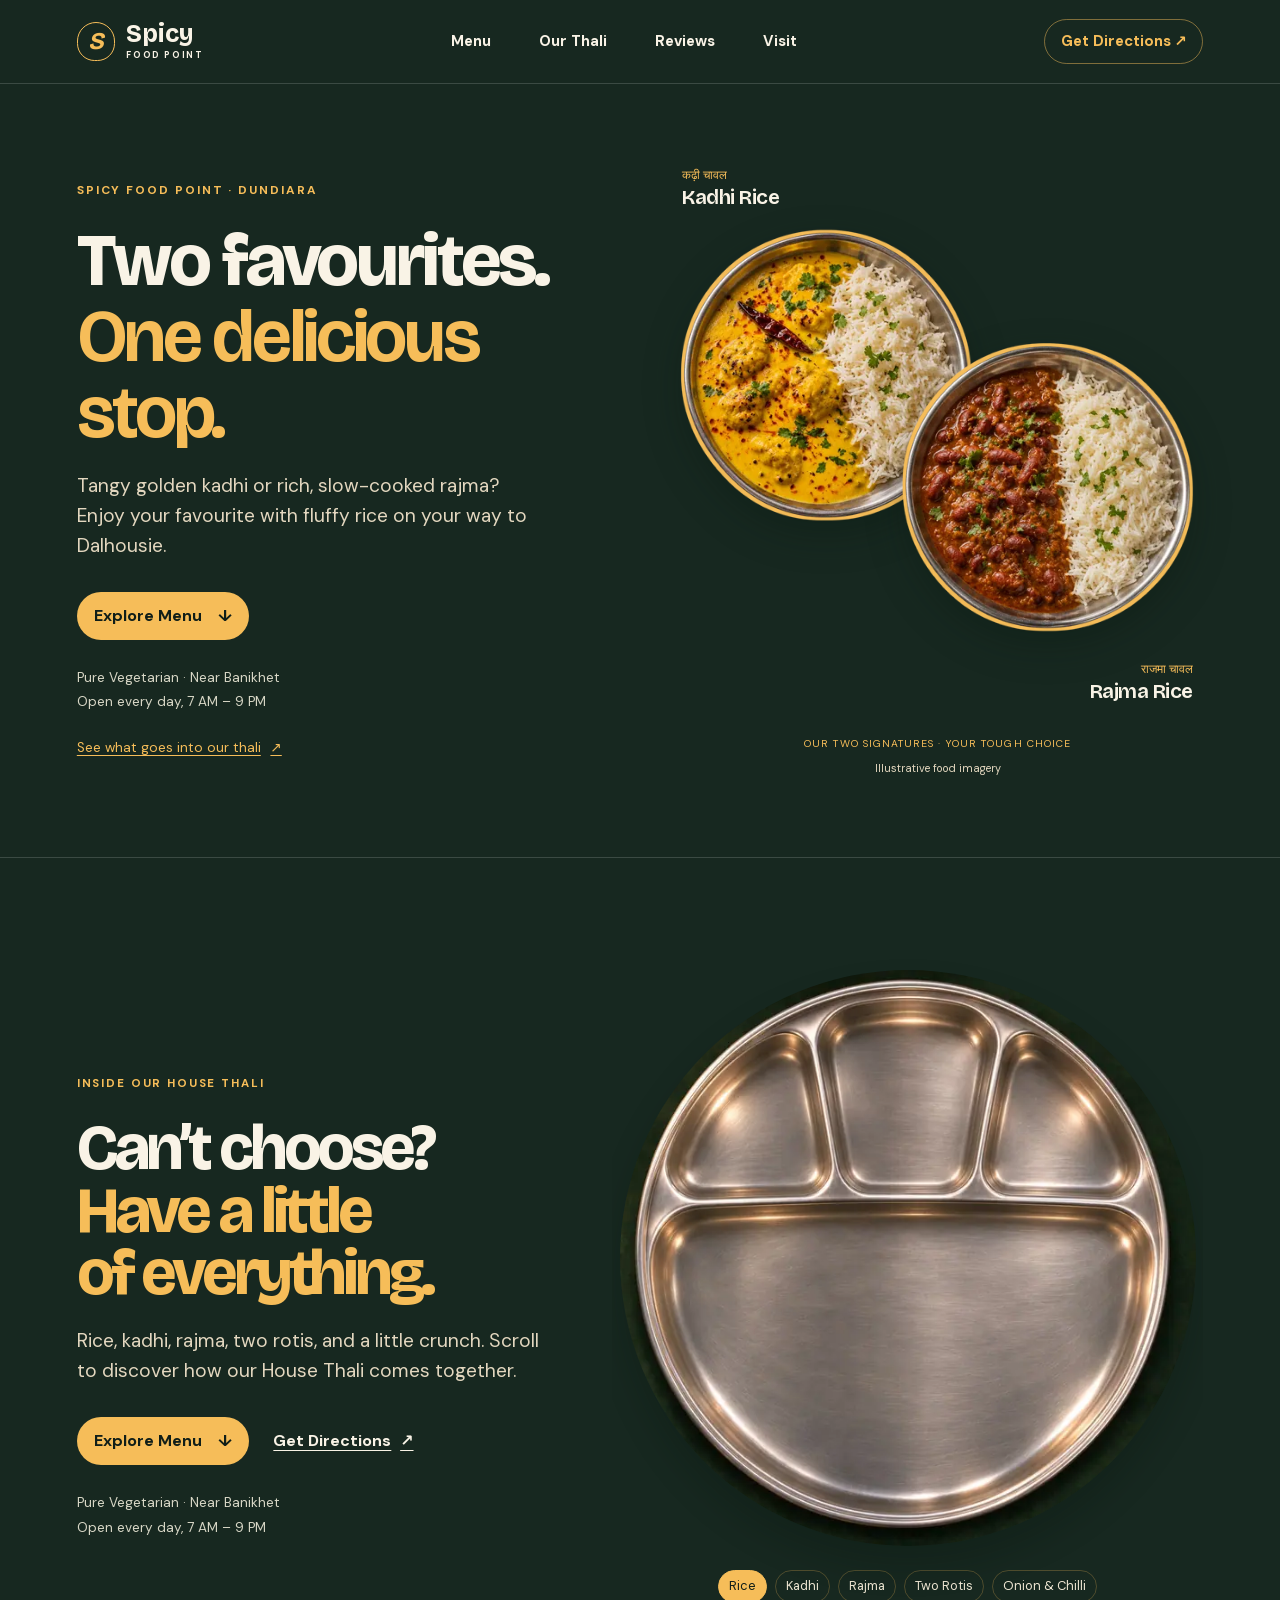
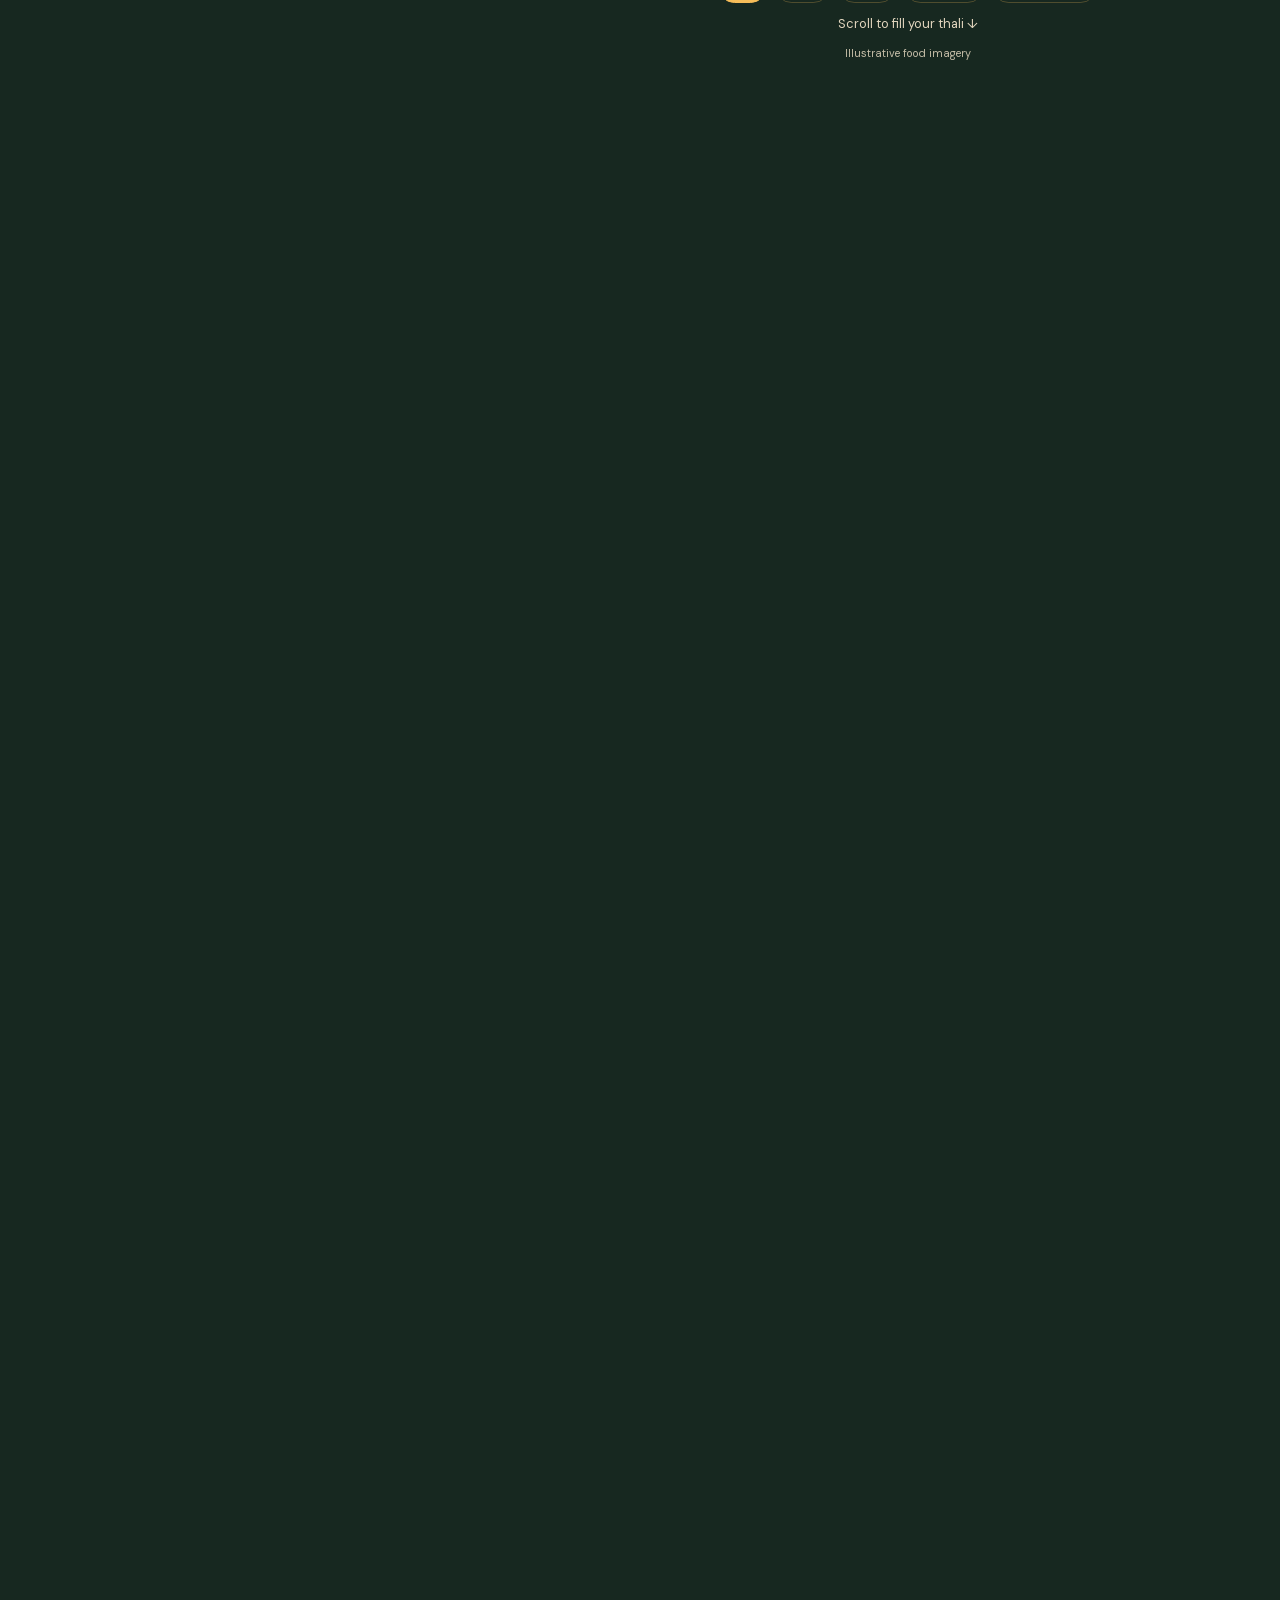
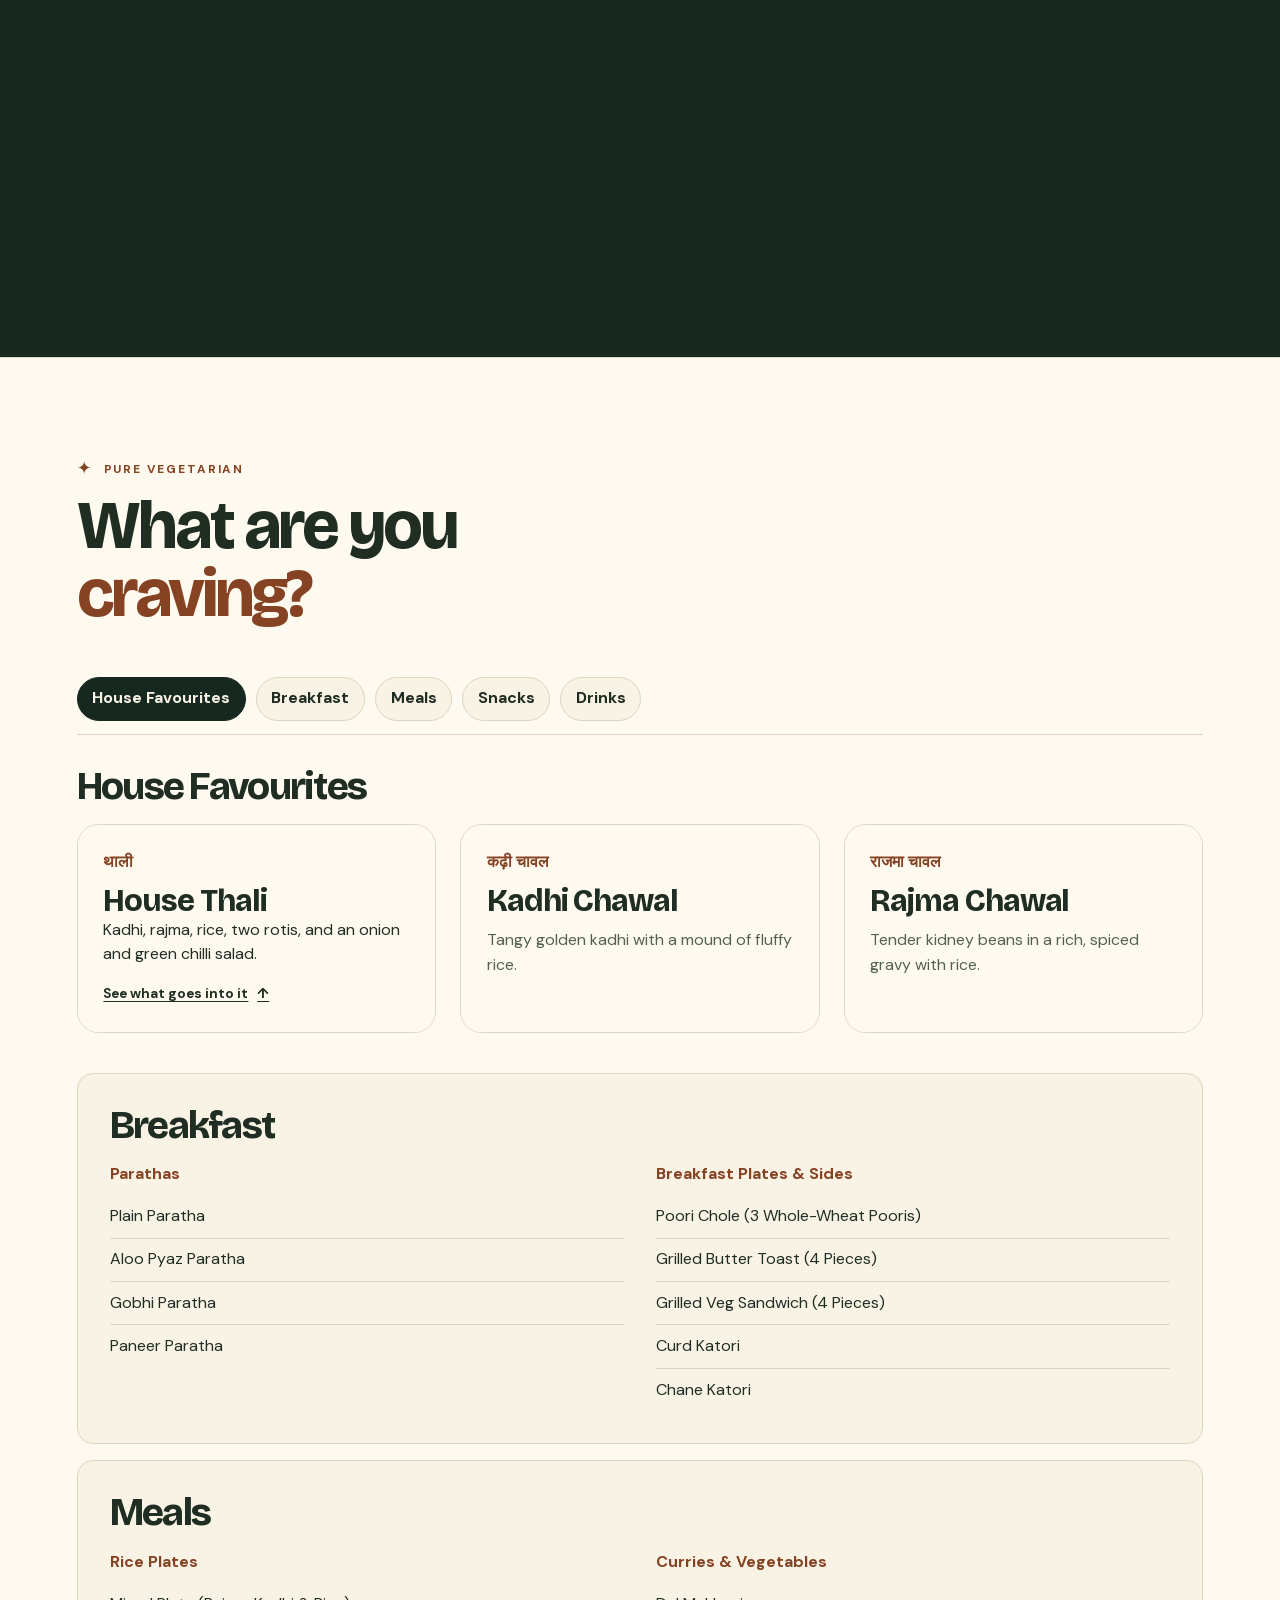
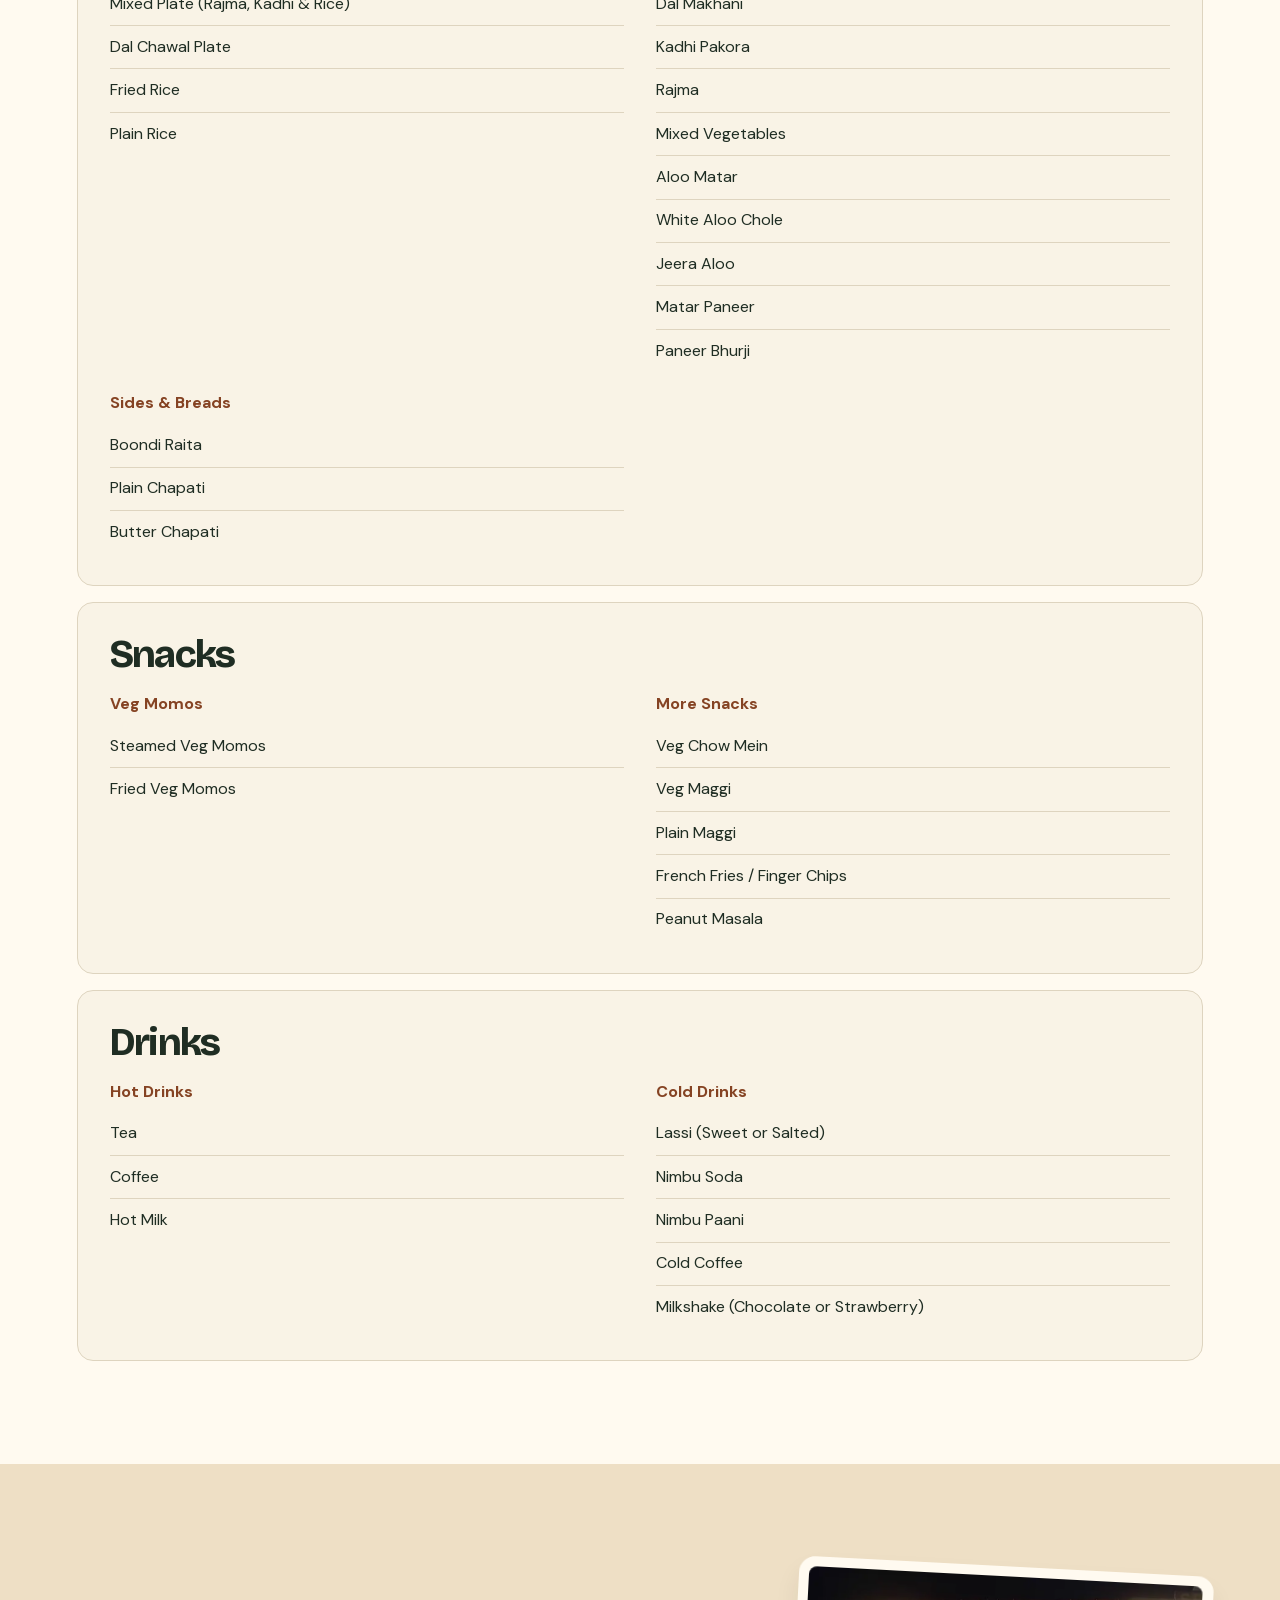
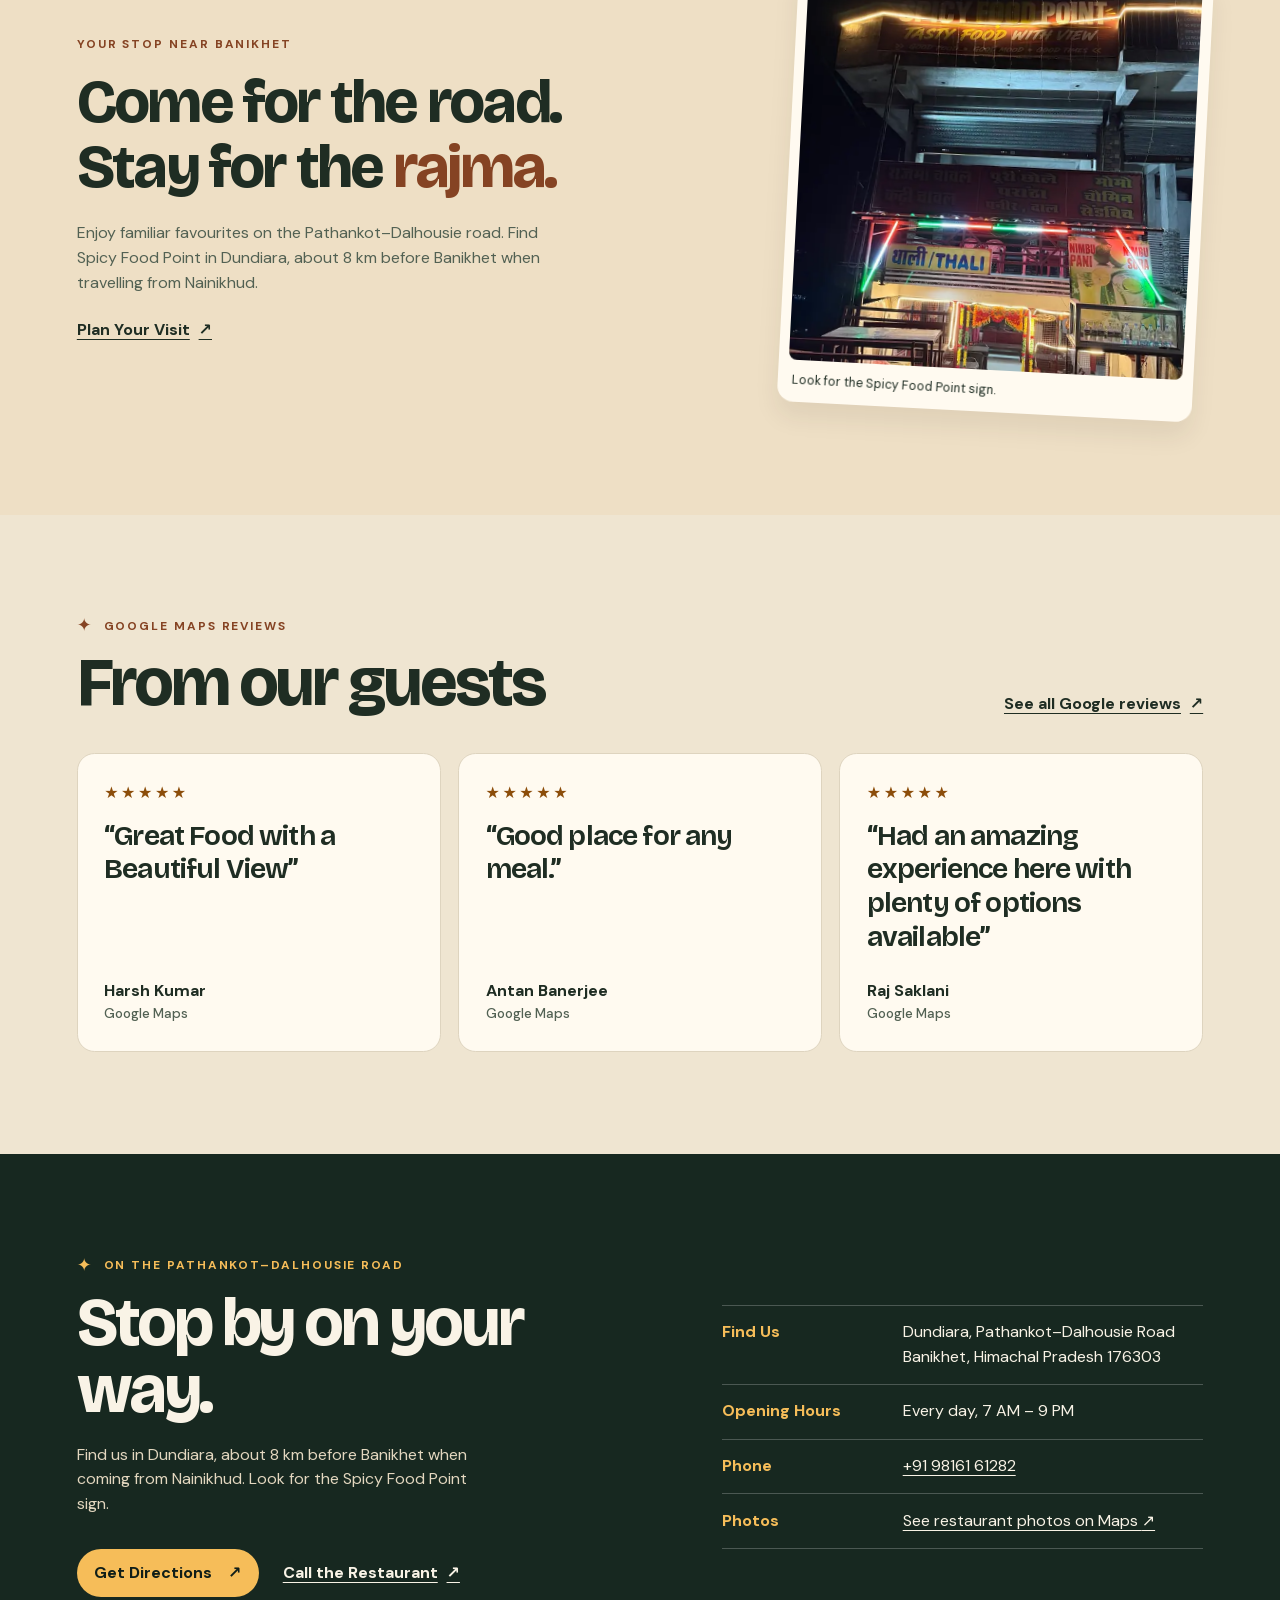
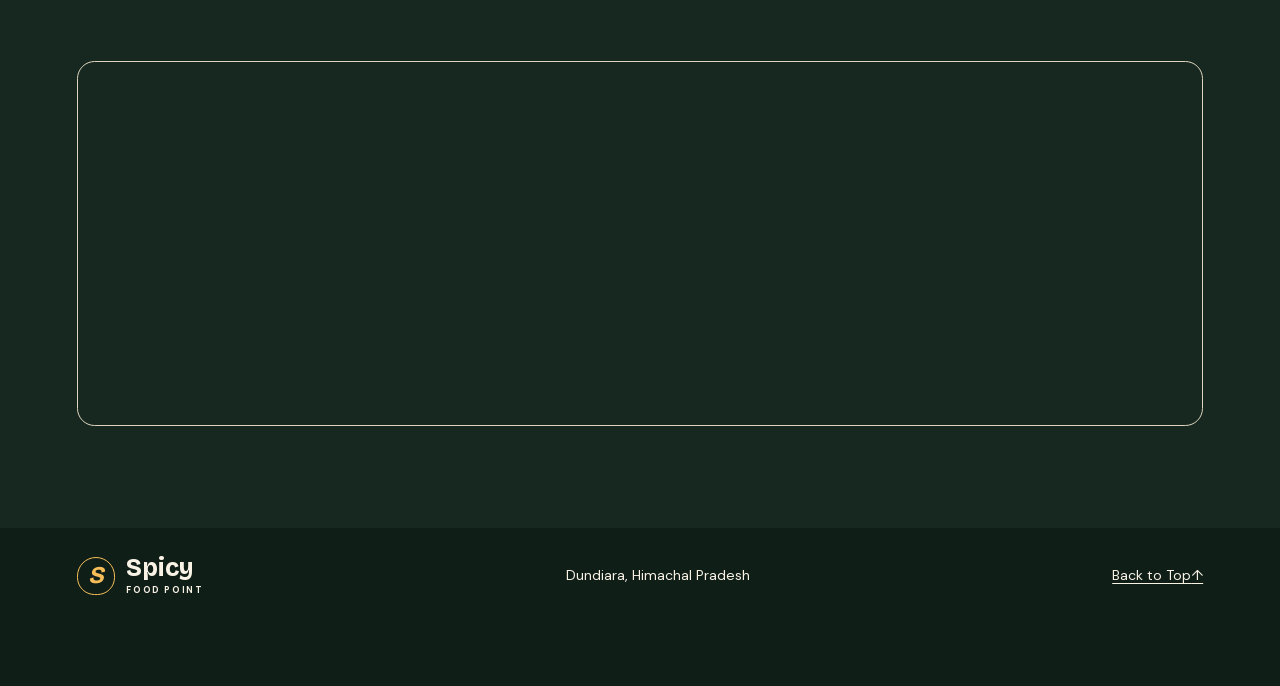
==== commit facf92d6: "Revert "Add lightweight menu category photos with responsive lazy loading" This reverts commit 0da98" ====
--- a/index.html
+++ b/index.html
@@ -133,11 +133,9 @@
             </article>
           </div>
         </section>
-        <p class="photo-note">Menu category photos are AI-generated illustrations.</p>
         <div class="menu-grid">
           <section class="menu-group" id="breakfast" aria-labelledby="breakfast-title">
             <h3 id="breakfast-title">Breakfast</h3>
-            <img class="menu-category-image" src="./assets/menu-breakfast-480.webp" srcset="./assets/menu-breakfast-480.webp 480w, ./assets/menu-breakfast-800.webp 800w" sizes="(max-width: 760px) calc(90vw - 2.1rem), 760px" width="800" height="364" loading="lazy" decoding="async" fetchpriority="low" alt="Aloo parathas served with curd and pickle">
             <div class="menu-columns">
               <div class="menu-subgroup">
                 <h4>Parathas</h4>
@@ -162,7 +160,6 @@
           </section>
           <section class="menu-group" id="meals" aria-labelledby="meals-title">
             <h3 id="meals-title">Meals</h3>
-            <img class="menu-category-image" src="./assets/menu-meals-480.webp" srcset="./assets/menu-meals-480.webp 480w, ./assets/menu-meals-800.webp 800w" sizes="(max-width: 760px) calc(90vw - 2.1rem), 760px" width="800" height="364" loading="lazy" decoding="async" fetchpriority="low" alt="Matar paneer curry with a stack of chapatis">
             <div class="menu-columns">
               <div class="menu-subgroup">
                 <h4>Rice Plates</h4>
@@ -199,7 +196,6 @@
           </section>
           <section class="menu-group" id="snacks" aria-labelledby="snacks-title">
             <h3 id="snacks-title">Snacks</h3>
-            <img class="menu-category-image" src="./assets/menu-snacks-480.webp" srcset="./assets/menu-snacks-480.webp 480w, ./assets/menu-snacks-800.webp 800w" sizes="(max-width: 760px) calc(90vw - 2.1rem), 760px" width="800" height="364" loading="lazy" decoding="async" fetchpriority="low" alt="Steamed vegetarian momos with red dipping sauce">
             <div class="menu-columns">
               <div class="menu-subgroup">
                 <h4>Veg Momos</h4>
@@ -222,7 +218,6 @@
           </section>
           <section class="menu-group" id="drinks" aria-labelledby="drinks-title">
             <h3 id="drinks-title">Drinks</h3>
-            <img class="menu-category-image" src="./assets/menu-drinks-480.webp" srcset="./assets/menu-drinks-480.webp 480w, ./assets/menu-drinks-800.webp 800w" sizes="(max-width: 760px) calc(90vw - 2.1rem), 760px" width="800" height="364" loading="lazy" decoding="async" fetchpriority="low" alt="Two glasses of frothy plain lassi">
             <div class="menu-columns">
               <div class="menu-subgroup">
                 <h4>Hot Drinks</h4>
--- a/styles.css
+++ b/styles.css
@@ -295,7 +295,3 @@
   .visit-grid { grid-template-columns: 1fr; }
   .footer-inner { flex-direction: column; justify-content: center; text-align: center; }
 }
-
-.menu-category-image { width: 100%; max-width: 760px; aspect-ratio: 11 / 5; object-fit: cover; margin: 0 auto 1.5rem; border-radius: .75rem; background: var(--soft); }
-.menu > .wrap > .photo-note { margin-block: 0 1.25rem; }
-@media (max-width: 760px) { .menu-category-image { margin-bottom: 1.15rem; } }
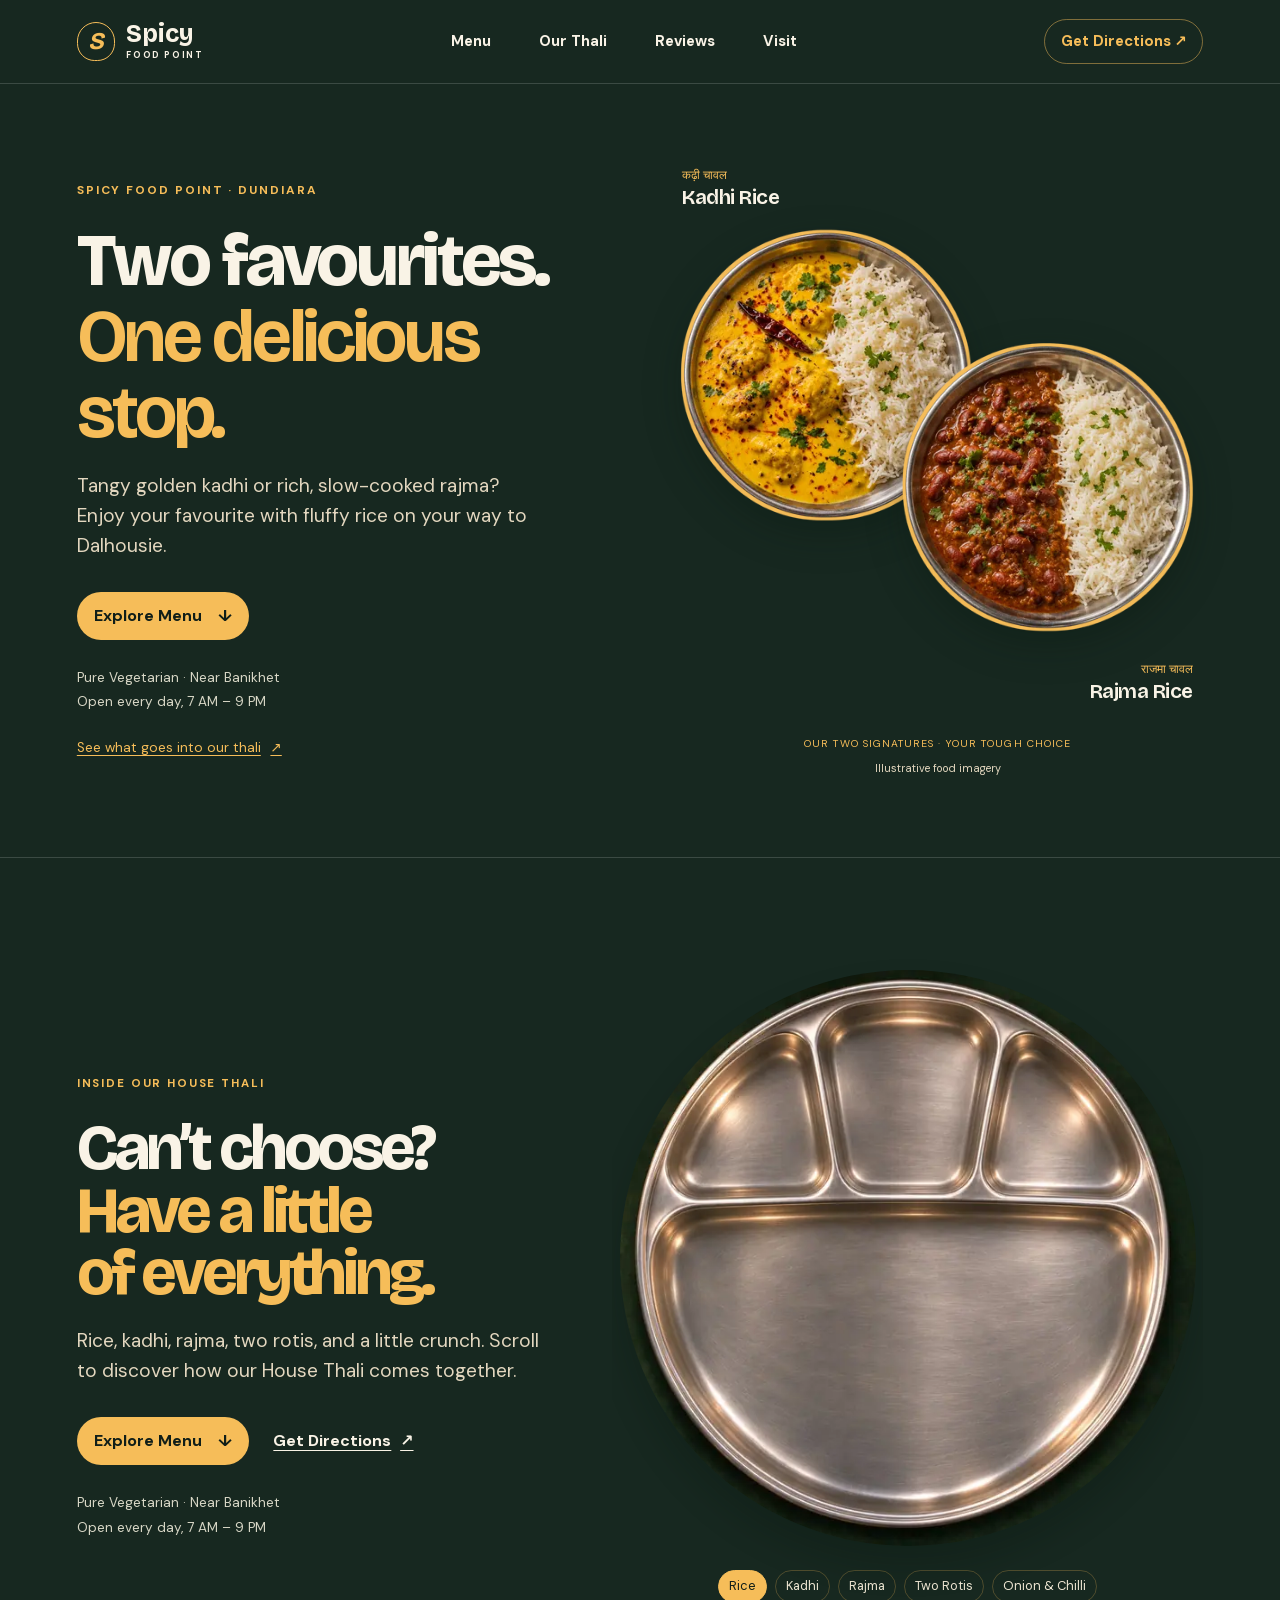
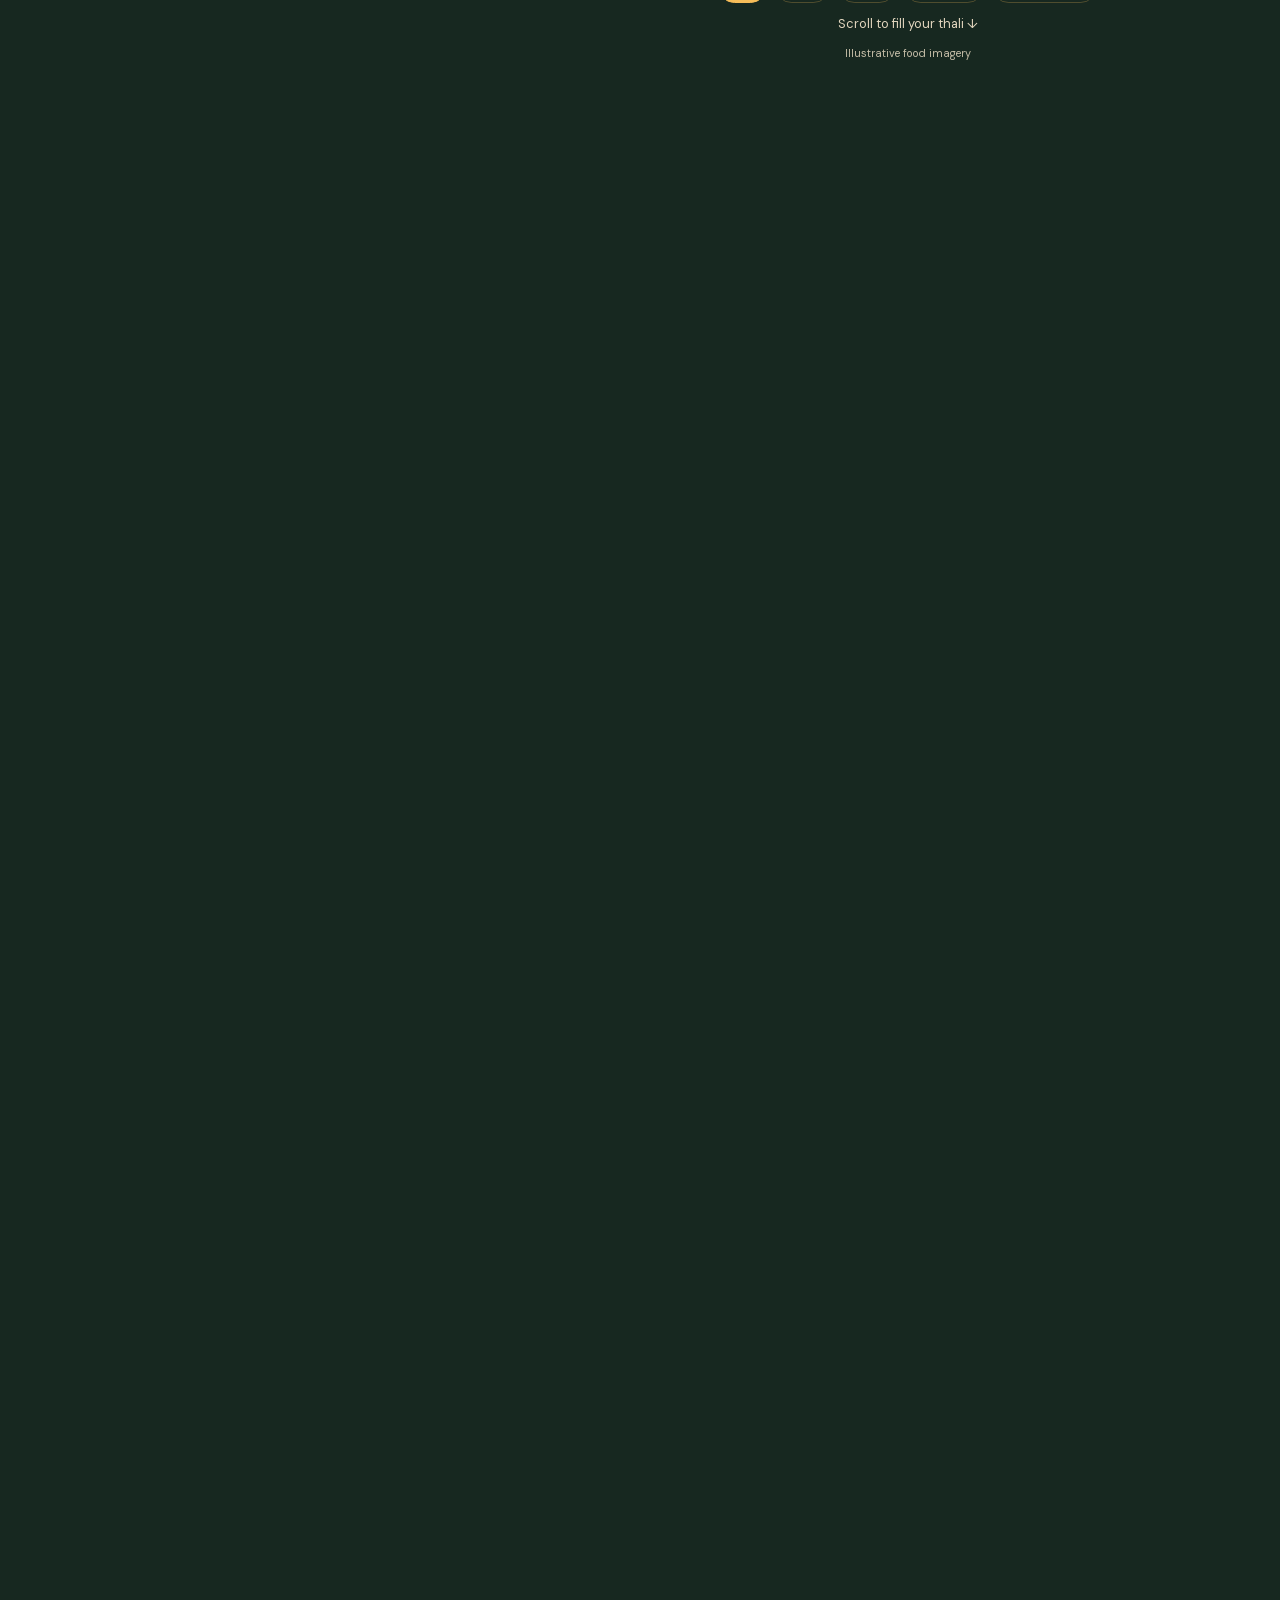
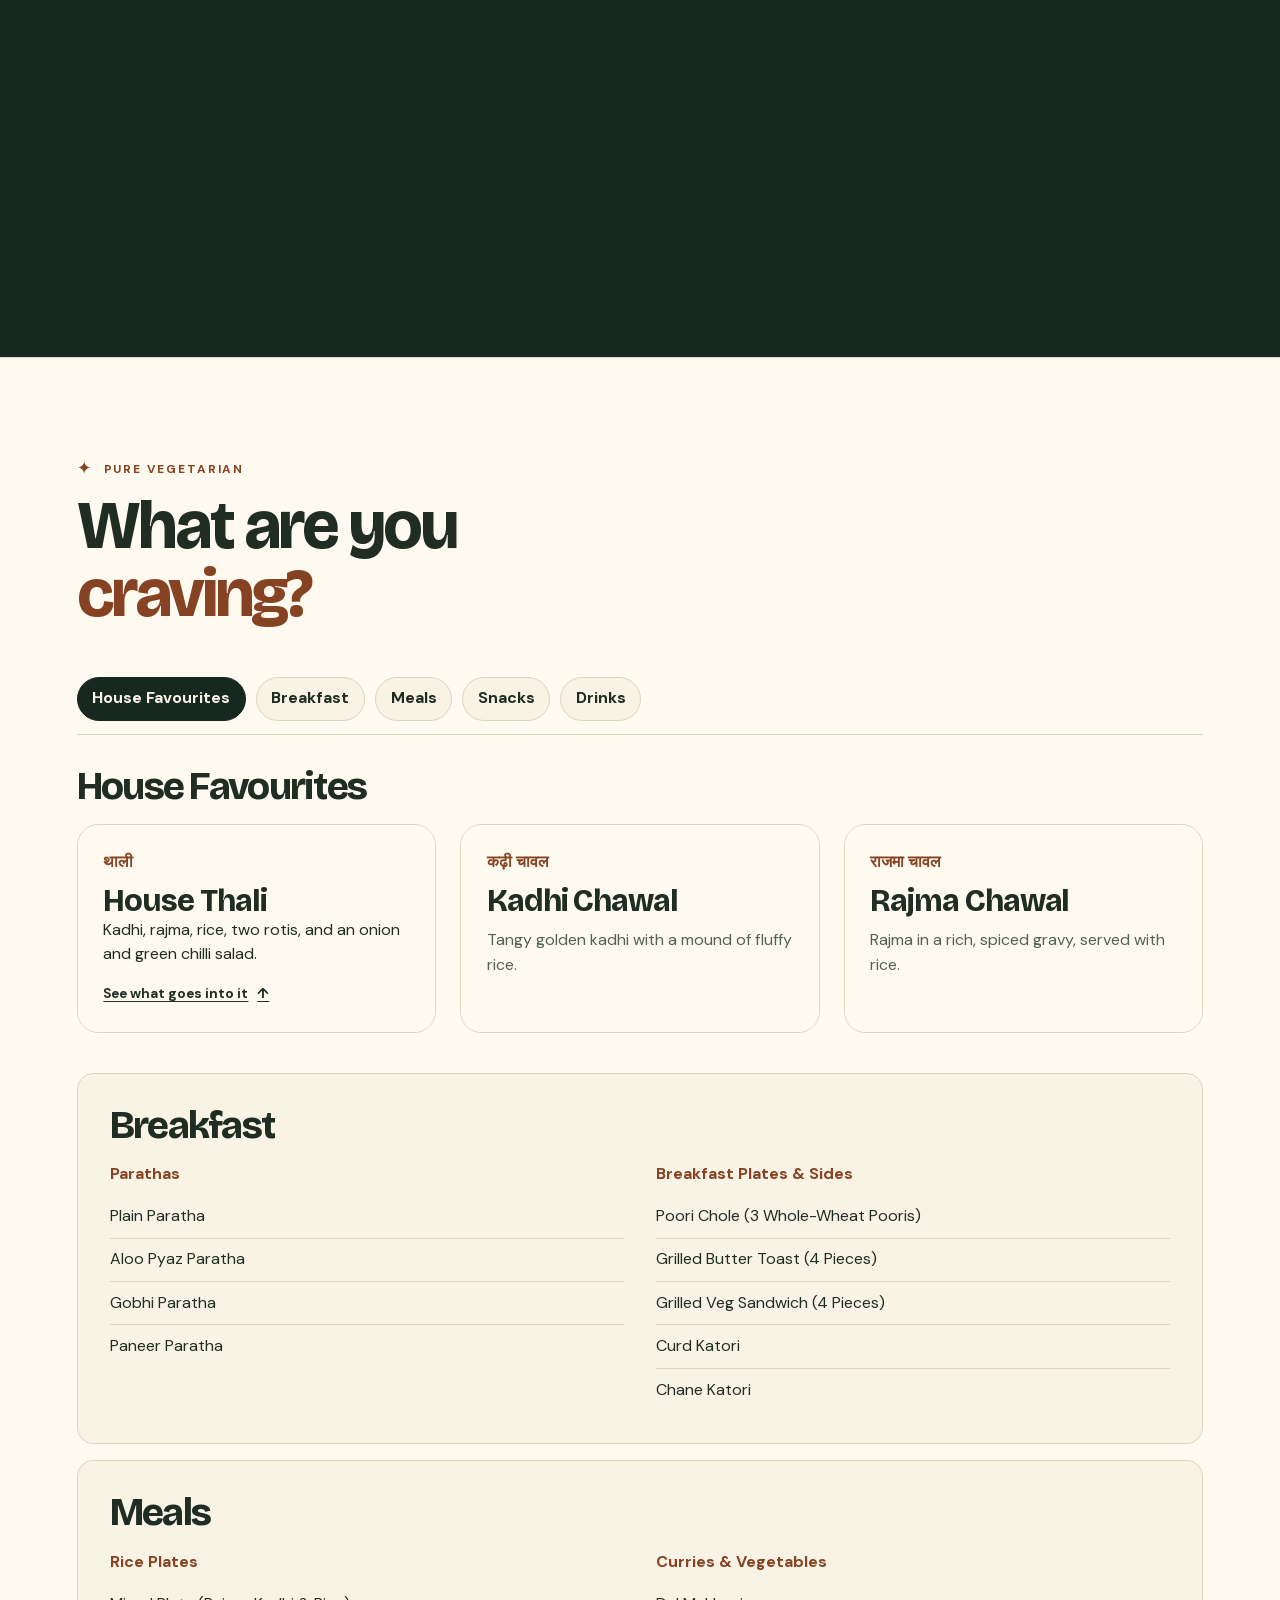
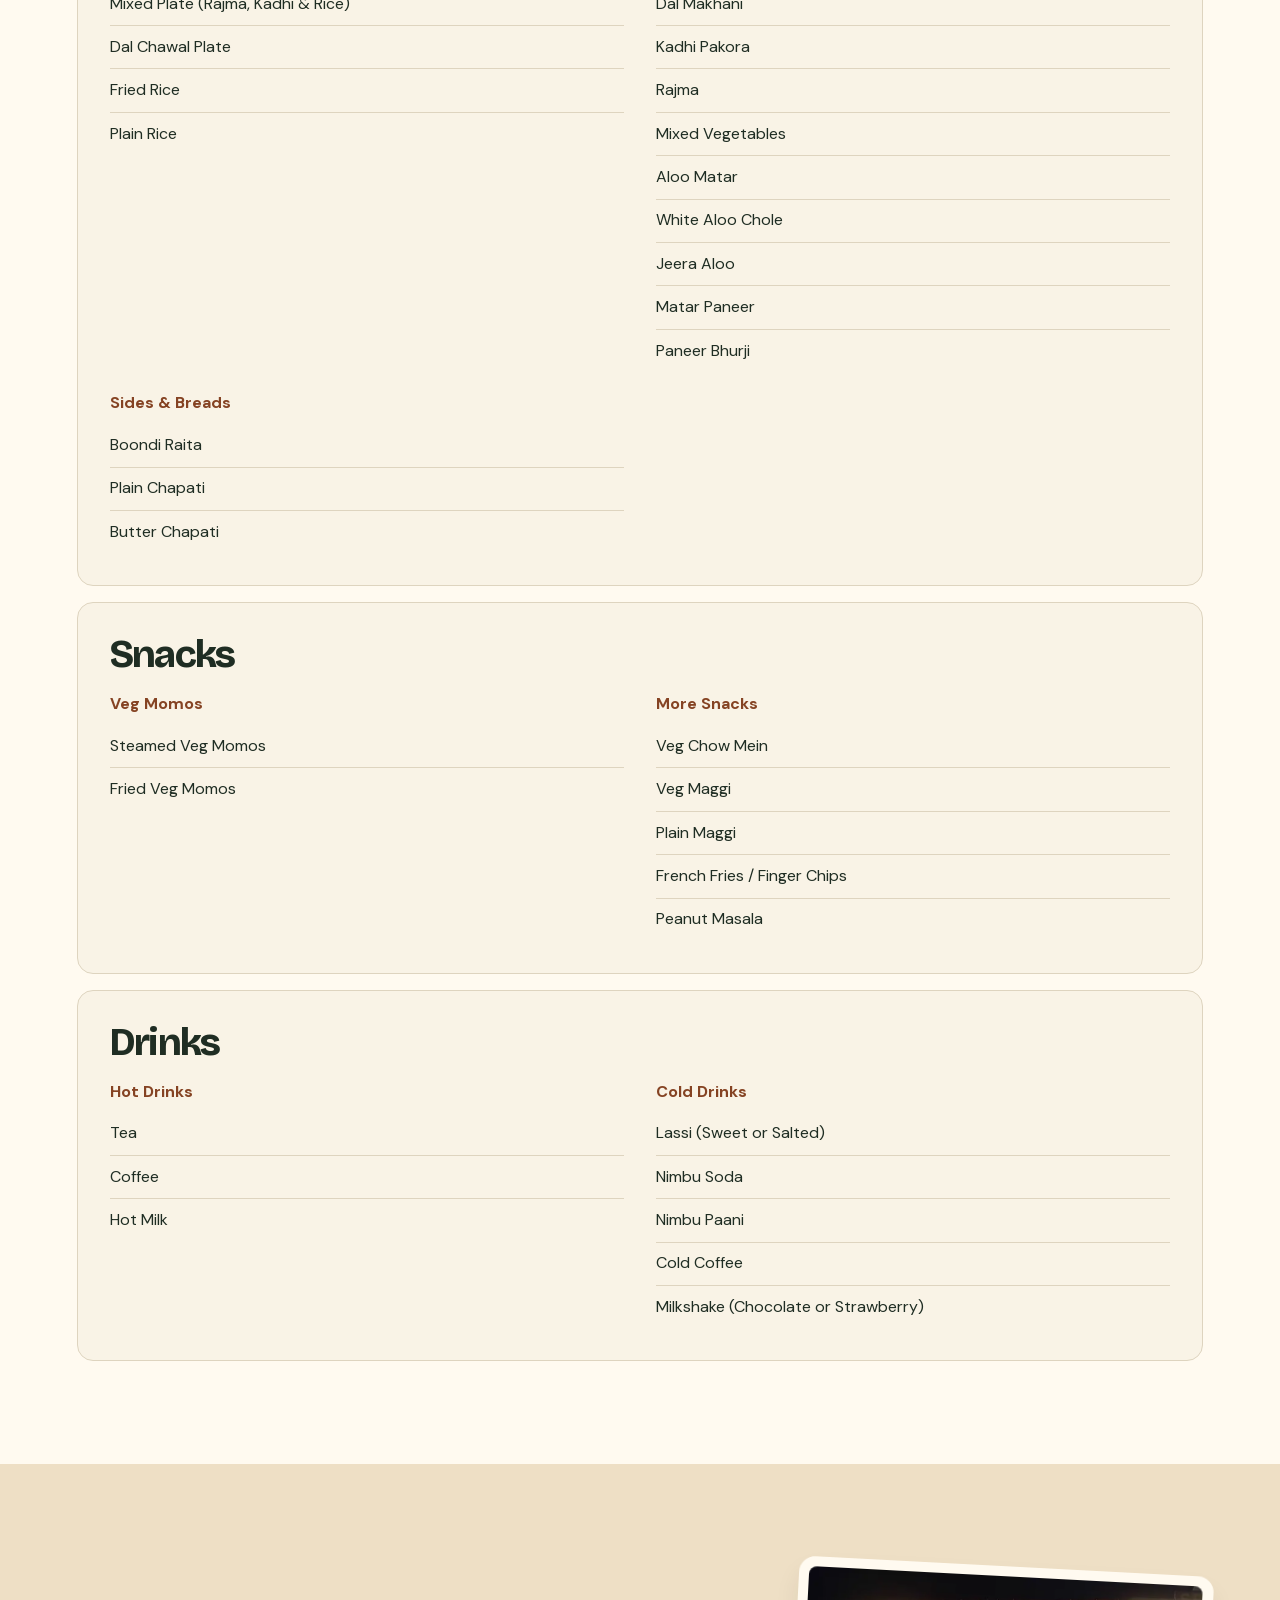
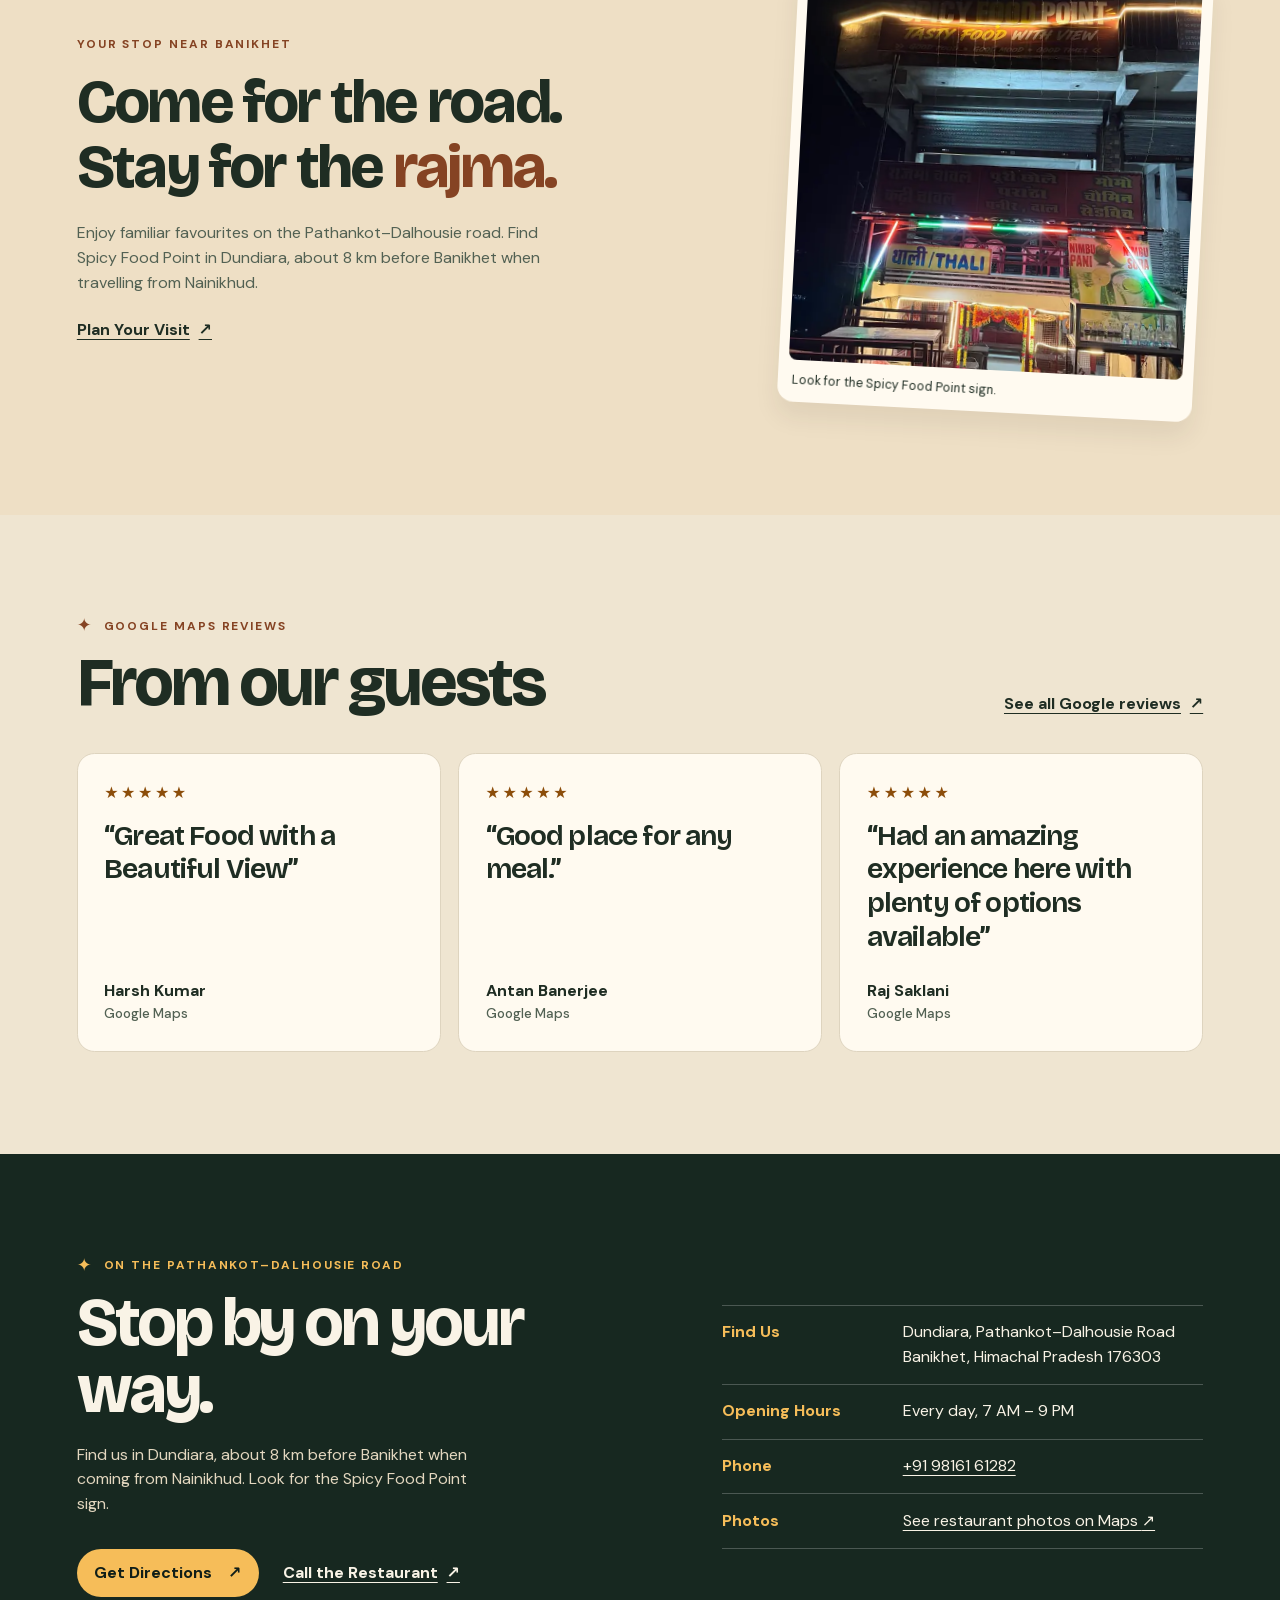
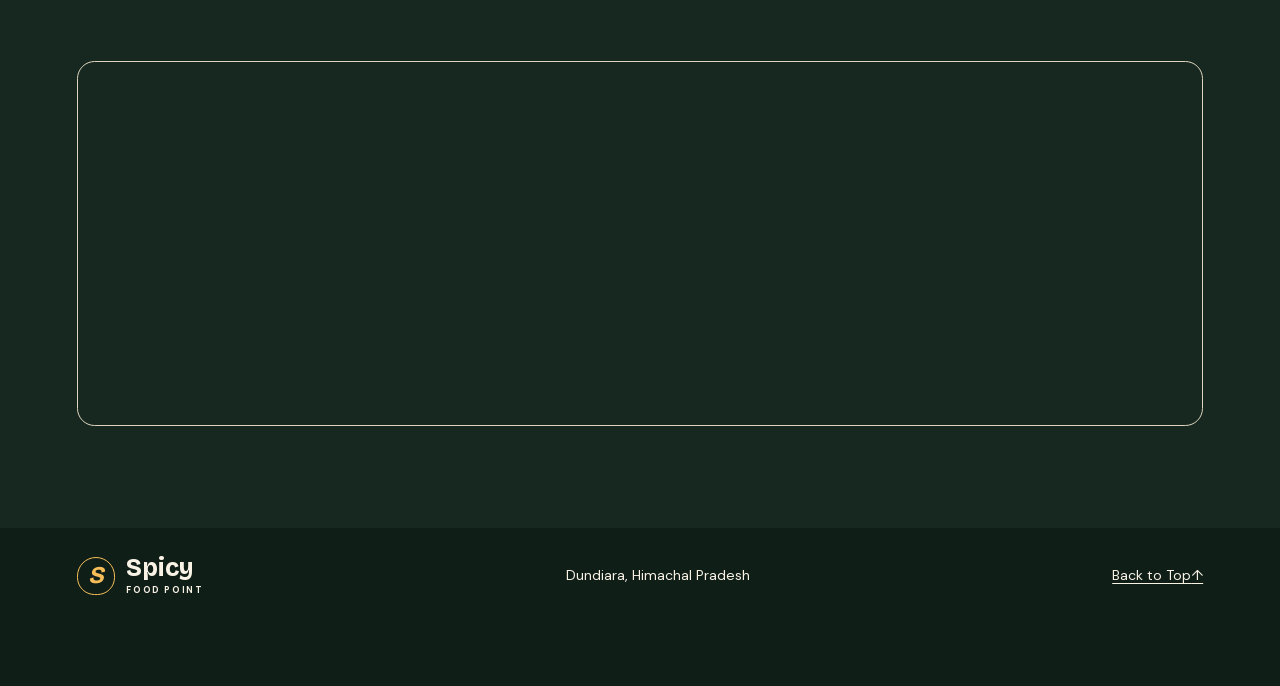
==== commit ff027080: "Use rajma wording throughout the website" ====
--- a/index.html
+++ b/index.html
@@ -64,7 +64,7 @@
             <figcaption><span lang="hi">कढ़ी चावल</span><strong>Kadhi Rice</strong></figcaption>
           </figure>
           <figure class="specialty-plate specialty-rajma">
-            <img src="./assets/rajma-rice-cutout-640.webp" srcset="./assets/rajma-rice-cutout-360.webp 360w, ./assets/rajma-rice-cutout-640.webp 640w" sizes="(max-width: 760px) 53vw, 340px" width="640" height="640" alt="Rich red kidney bean curry served with white rice">
+            <img src="./assets/rajma-rice-cutout-640.webp" srcset="./assets/rajma-rice-cutout-360.webp 360w, ./assets/rajma-rice-cutout-640.webp 640w" sizes="(max-width: 760px) 53vw, 340px" width="640" height="640" alt="Rich rajma curry served with white rice">
             <figcaption><span lang="hi">राजमा चावल</span><strong>Rajma Rice</strong></figcaption>
           </figure>
           <p class="specialty-note">OUR TWO SIGNATURES · YOUR TOUGH CHOICE<small>Illustrative food imagery</small></p>
@@ -129,7 +129,7 @@
               <div class="dish-info"><p class="dish-name" lang="hi">कढ़ी चावल</p><div class="dish-heading"><h4>Kadhi Chawal</h4></div><p>Tangy golden kadhi with a mound of fluffy rice.</p></div>
             </article>
             <article class="dish">
-              <div class="dish-info"><p class="dish-name" lang="hi">राजमा चावल</p><div class="dish-heading"><h4>Rajma Chawal</h4></div><p>Tender kidney beans in a rich, spiced gravy with rice.</p></div>
+              <div class="dish-info"><p class="dish-name" lang="hi">राजमा चावल</p><div class="dish-heading"><h4>Rajma Chawal</h4></div><p>Rajma in a rich, spiced gravy, served with rice.</p></div>
             </article>
           </div>
         </section>
